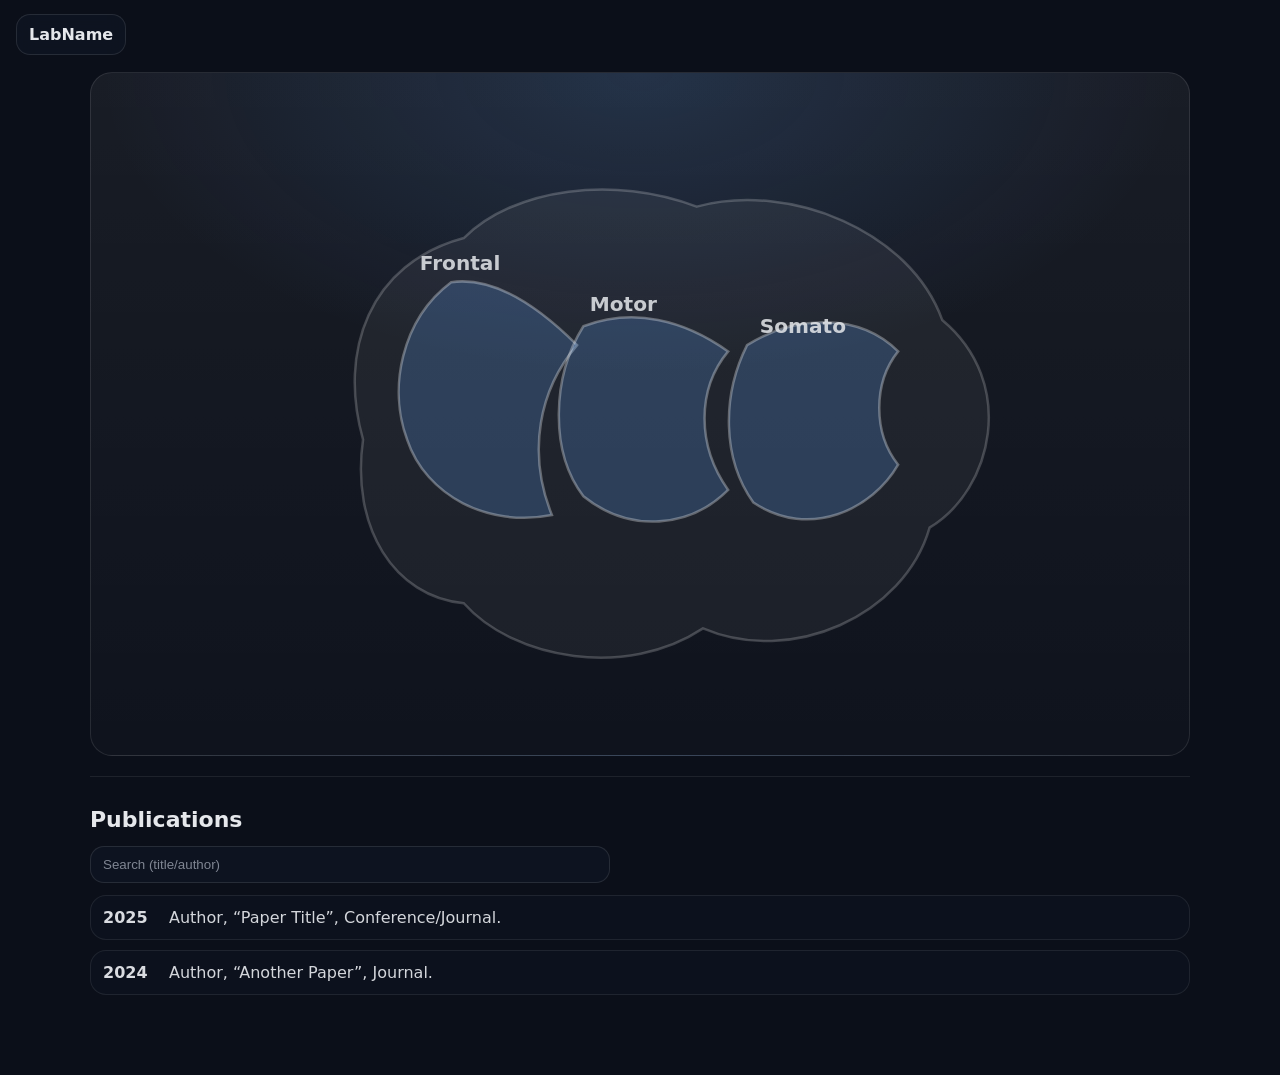
==== index.html @ 32ab4163 "Update index.html" ====
<!doctype html>
<html lang="ja">
<head>
  <meta charset="utf-8" />
  <meta name="viewport" content="width=device-width,initial-scale=1" />
  <title>LabName</title>
  <link rel="stylesheet" href="./styles.css" />
</head>
<body>
  <!-- 左上：ロゴっぽいLabName（装飾だけ、ボタン風なし） -->
  <header class="topbar">
    <a class="brand" href="#top" aria-label="LabName">LabName</a>
  </header>

  <main id="top" class="page">
    <!-- トップ：枠なしでSVGどーん -->
    <section class="hero">
      <div id="svgHost" class="svg-host" aria-label="Brain SVG"></div>
      <div id="toast" class="toast" hidden></div>
    </section>

    <!-- 下：業績 -->
    <section id="publications" class="section">
      <h2>Publications</h2>

      <div class="pub-controls">
        <input id="pubSearch" class="pub-search" placeholder="Search (title/author)" />
      </div>

      <ul id="pubList" class="pub-list">
        <li><span class="pub-year">2025</span><span class="pub-text">Author, “Paper Title”, Conference/Journal.</span></li>
        <li><span class="pub-year">2024</span><span class="pub-text">Author, “Another Paper”, Journal.</span></li>
      </ul>
    </section>
  </main>

  <script src="./main.js"></script>
</body>
</html>
---- styles.css ----
:root{
  --bg:#0b0f19;
  --panel:#111827;
  --text:#e5e7eb;
  --muted:#9ca3af;
  --accent:#60a5fa;
  --border:rgba(255,255,255,.10);
}

*{ box-sizing:border-box; }
html,body{ height:100%; }
body{
  margin:0;
  font-family: system-ui, -apple-system, "Segoe UI", Roboto, "Noto Sans JP", sans-serif;
  background: var(--bg);
  color: var(--text);
}

/* 左上：LabNameだけ（＋右にPublicationsリンク） */
.topbar{
  position: fixed;
  top: 14px;
  left: 16px;
  right: 16px;
  z-index: 10;
  display:flex;
  align-items:center;
  justify-content:space-between;
  pointer-events:none; /* 背景上にいてもSVG操作を邪魔しない */
}
.brand, .pub-link{
  pointer-events:auto; /* リンクだけクリックできる */
  text-decoration:none;
  color: var(--text);
  font-weight: 700;
  padding: 10px 12px;
  border-radius: 14px;
  background: rgba(17,24,39,.55);
  border: 1px solid var(--border);
  backdrop-filter: blur(10px);
}
.pub-link{
  color: rgba(229,231,235,.92);
  font-weight: 600;
}
.brand:hover, .pub-link:hover{
  border-color: rgba(255,255,255,.18);
}

/* ページ全体 */
.page{
  width: min(1100px, 94vw);
  margin: 0 auto;
}

/* トップ：SVGどーん */
.hero{
  padding: 72px 0 20px; /* fixed header分の余白 */
}
.svg-host{
  height: min(76vh, 720px);
  border-radius: 22px;
  border: 1px solid var(--border);
  background: radial-gradient(900px 500px at 50% 0%, rgba(96,165,250,.16), transparent 60%),
              linear-gradient(180deg, rgba(255,255,255,.06), rgba(255,255,255,.02));
  display:flex;
  align-items:center;
  justify-content:center;
  overflow:hidden;
  position:relative;
}
.svg-host svg{
  width: 96%;
  height: 96%;
  transform-origin: 50% 50%;
  cursor: grab;
  user-select:none;
  touch-action:none;
}

/* 下：Publications */
.section{
  padding: 30px 0 70px;
  border-top: 1px solid rgba(255,255,255,.08);
}
.section h2{
  margin: 0 0 14px;
  font-size: 22px;
}

.pub-controls{ margin: 8px 0 12px; }
.pub-search{
  width: min(520px, 100%);
  padding: 10px 12px;
  border-radius: 14px;
  border: 1px solid rgba(255,255,255,.10);
  background: rgba(17,24,39,.55);
  color: var(--text);
  outline:none;
}
.pub-search::placeholder{ color: rgba(156,163,175,.8); }

.pub-list{
  list-style:none;
  padding:0;
  margin:0;
}
.pub-list li{
  display:flex; gap:10px; align-items:baseline;
  padding: 12px 12px;
  border-radius: 16px;
  border: 1px solid rgba(255,255,255,.08);
  background: rgba(17,24,39,.35);
  margin-bottom: 10px;
}
.pub-year{
  width:56px;
  font-weight:800;
  color: rgba(229,231,235,.95);
  flex: 0 0 auto;
}
.pub-text{ color: rgba(229,231,235,.92); }

/* クリック結果の小さい表示（デモ用） */
.toast{
  position: fixed;
  left: 50%;
  bottom: 18px;
  transform: translateX(-50%);
  padding: 10px 12px;
  border-radius: 14px;
  border: 1px solid rgba(255,255,255,.12);
  background: rgba(17,24,39,.85);
  color: rgba(229,231,235,.92);
  backdrop-filter: blur(10px);
  font-size: 14px;
}
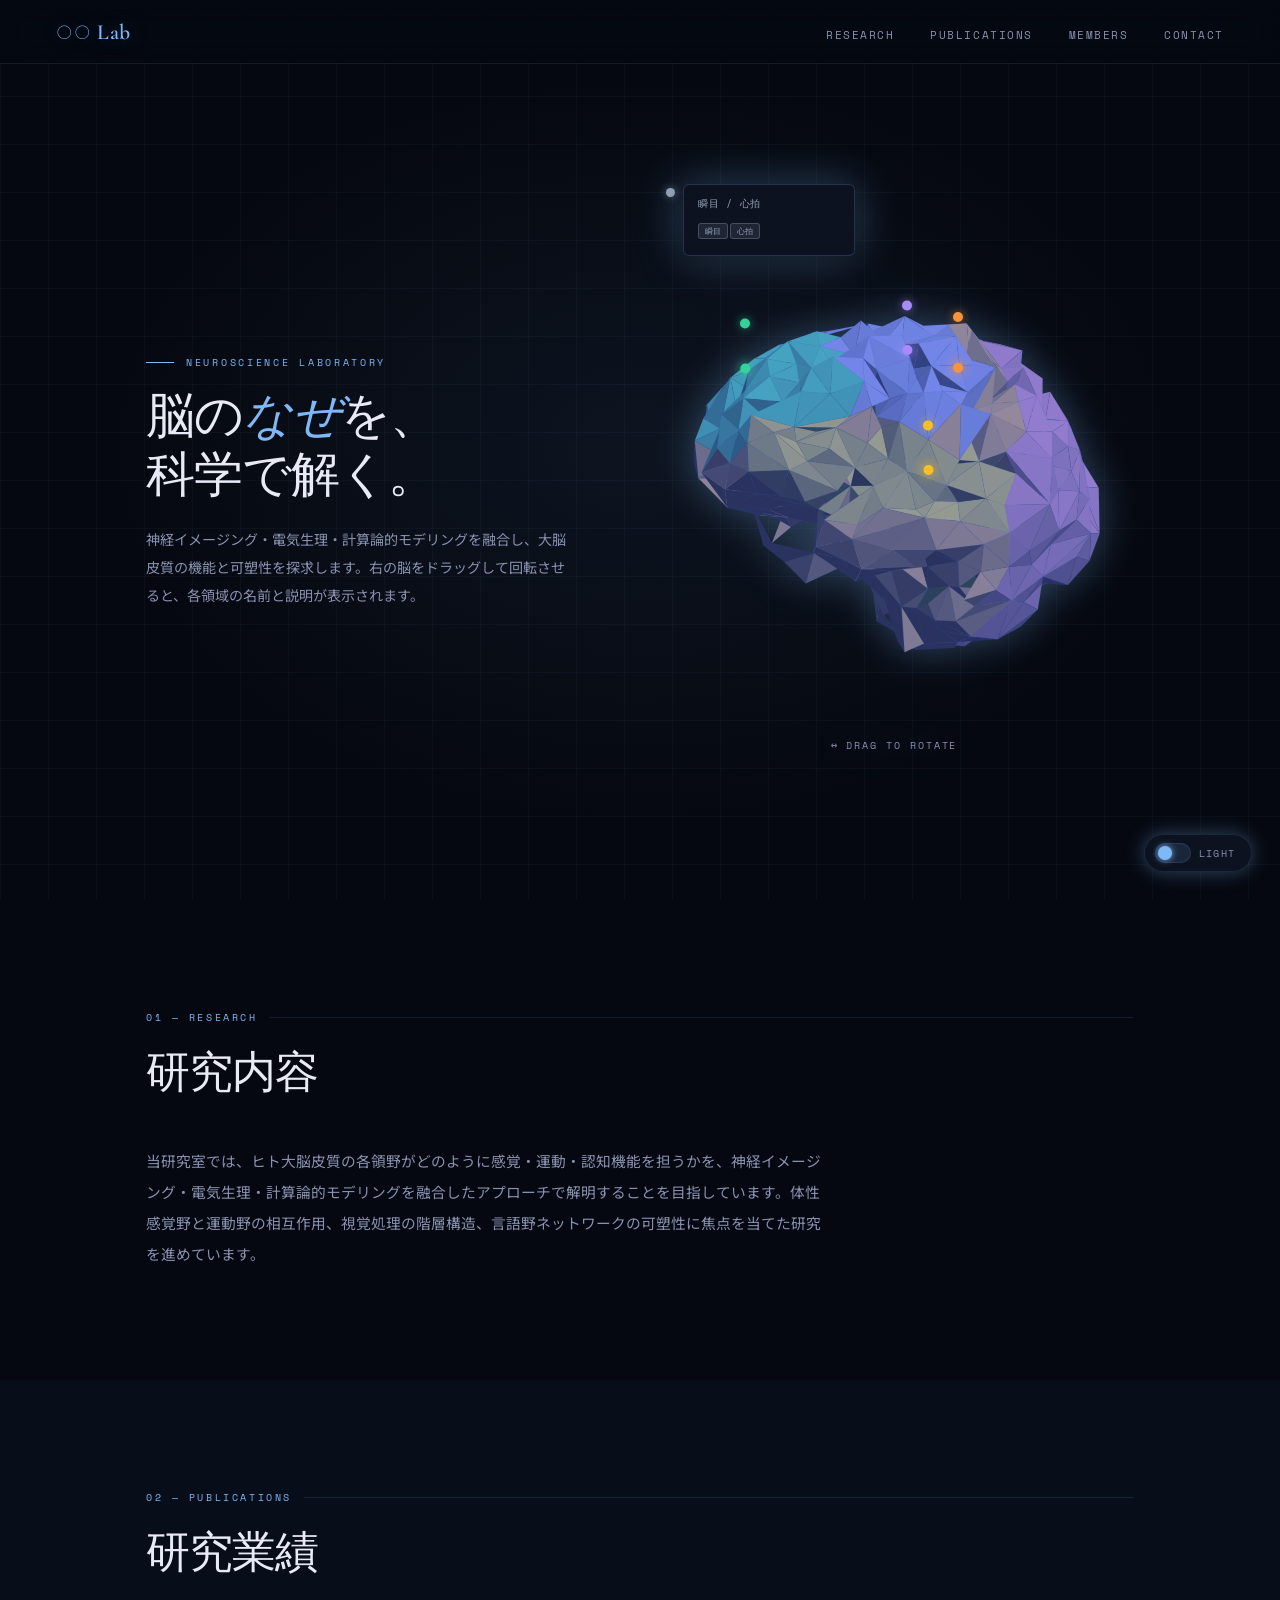
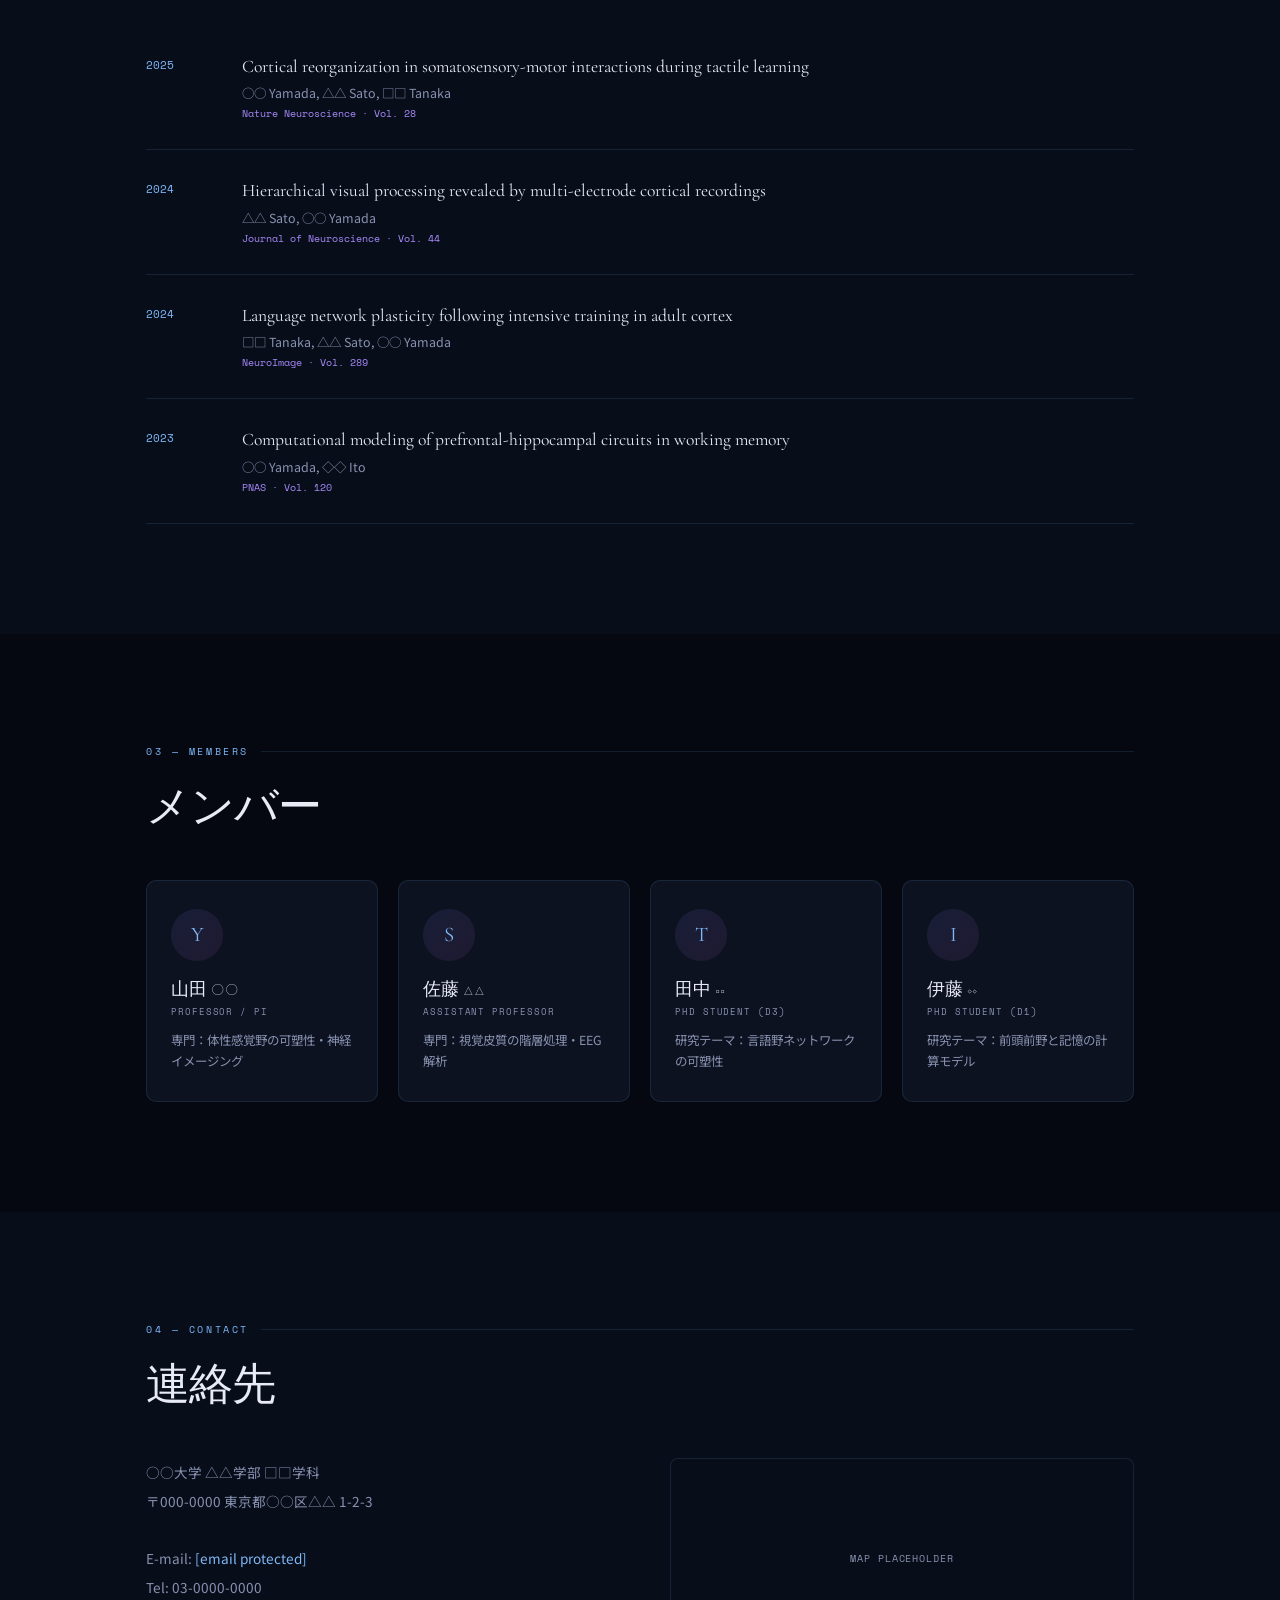
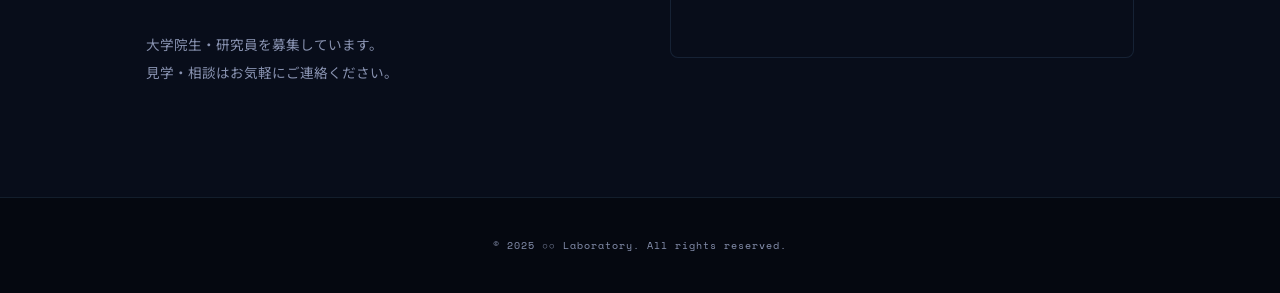
==== commit c441fb9a: "Rename labsite_v4(6).html to index.html" ====
--- a/index.html
+++ b/index.html
@@ -1,39 +1,795 @@
-<!doctype html>
-<html lang="ja">
-<head>
-  <meta charset="utf-8" />
-  <meta name="viewport" content="width=device-width,initial-scale=1" />
-  <title>LabName</title>
-  <link rel="stylesheet" href="./styles.css" />
-</head>
-<body>
-  <!-- 左上：ロゴっぽいLabName（装飾だけ、ボタン風なし） -->
-  <header class="topbar">
-    <a class="brand" href="#top" aria-label="LabName">LabName</a>
-  </header>
-
-  <main id="top" class="page">
-    <!-- トップ：枠なしでSVGどーん -->
-    <section class="hero">
-      <div id="svgHost" class="svg-host" aria-label="Brain SVG"></div>
-      <div id="toast" class="toast" hidden></div>
-    </section>
-
-    <!-- 下：業績 -->
-    <section id="publications" class="section">
-      <h2>Publications</h2>
-
-      <div class="pub-controls">
-        <input id="pubSearch" class="pub-search" placeholder="Search (title/author)" />
-      </div>
-
-      <ul id="pubList" class="pub-list">
-        <li><span class="pub-year">2025</span><span class="pub-text">Author, “Paper Title”, Conference/Journal.</span></li>
-        <li><span class="pub-year">2024</span><span class="pub-text">Author, “Another Paper”, Journal.</span></li>
-      </ul>
-    </section>
-  </main>
-
-  <script src="./main.js"></script>
-</body>
-</html>
+<!DOCTYPE html>
+<html lang="ja" data-theme="dark">
+<head>
+<meta charset="UTF-8">
+<meta name="viewport" content="width=device-width, initial-scale=1.0">
+<title>○○ Lab</title>
+<link href="https://fonts.googleapis.com/css2?family=Cormorant+Garamond:wght@300;400;600&family=Lora:ital,wght@0,400;0,500;1,400&family=Space+Mono:wght@400;700&family=IBM+Plex+Mono:wght@400;500&family=Noto+Sans+JP:wght@300;400;500&display=swap" rel="stylesheet">
+<style>
+/* ═══════════════════════════════════════════════
+   THEME VARIABLES
+═══════════════════════════════════════════════ */
+[data-theme="dark"] {
+  --bg:          #050810;
+  --bg2:         #080d1a;
+  --surface:     #0d1220;
+  --accent:      #7eb8f7;
+  --accent2:     #a78bfa;
+  --accent3:     #f472b6;
+  --text:        #e8eaf6;
+  --text-dim:    #8892b0;
+  --border:      rgba(126,184,247,0.12);
+  --nav-bg:      rgba(5,8,16,0.88);
+  --hero-bg:     radial-gradient(ellipse 60% 60% at 50% 50%, rgba(126,184,247,0.07) 0%, transparent 70%);
+  --grid-line:   rgba(126,184,247,0.04);
+  --brain-color: #1a2040;
+  --brain-emissive: #0d1030;
+  --brain-spec:  #7eb8f7;
+  --brain-wire:  #7eb8f7;
+  --brain-wire-opacity: 0.06;
+  --glow:        0 0 20px rgba(126,184,247,0.35);
+  --font-display: 'Cormorant Garamond', serif;
+  --font-mono:    'Space Mono', monospace;
+  --switch-bg:    rgba(126,184,247,0.1);
+  --switch-icon:  '☀';
+  --switch-label: 'Light';
+}
+[data-theme="ivory"] {
+  --bg:          #faf8ff;
+  --bg2:         #ede8f8;
+  --surface:     #fbfaff;
+  --accent:      #7c3aed;
+  --accent2:     #6d28d9;
+  --accent3:     #a78bfa;
+  --text:        #1e1b2e;
+  --text-dim:    #6b6880;
+  --border:      rgba(124,58,237,0.12);
+  --nav-bg:      rgba(250,248,255,0.93);
+  --hero-bg:     linear-gradient(135deg, #faf8ff 60%, #ede8f8 100%);
+  --grid-line:   rgba(124,58,237,0.04);
+  --brain-color: #ede8f8;
+  --brain-emissive: #e0d8f8;
+  --brain-spec:  #ffffff;
+  --brain-wire:  #7c3aed;
+  --brain-wire-opacity: 0.025;
+  --glow:        0 4px 18px rgba(124,58,237,0.12);
+  --font-display: 'Lora', serif;
+  --font-mono:    'IBM Plex Mono', monospace;
+  --switch-bg:    rgba(124,58,237,0.08);
+  --switch-icon:  '🌙';
+  --switch-label: 'Dark';
+}
+
+/* ═══════════════════════════════════════════════
+   BASE
+═══════════════════════════════════════════════ */
+*, *::before, *::after { margin:0; padding:0; box-sizing:border-box; }
+html { scroll-behavior: smooth; }
+body {
+  background: var(--bg);
+  color: var(--text);
+  font-family: 'Noto Sans JP', sans-serif;
+  overflow-x: hidden;
+  transition: background 0.5s ease, color 0.5s ease;
+}
+
+/* ═══════════════════════════════════════════════
+   THEME SWITCHER
+═══════════════════════════════════════════════ */
+#theme-switch {
+  position: fixed;
+  bottom: 28px;
+  right: 28px;
+  z-index: 2000;
+  display: flex;
+  align-items: center;
+  gap: 8px;
+  background: var(--surface);
+  border: 1px solid var(--border);
+  border-radius: 40px;
+  padding: 8px 16px 8px 10px;
+  cursor: pointer;
+  box-shadow: var(--glow);
+  transition: background 0.4s, border-color 0.4s, box-shadow 0.4s, transform 0.2s;
+  user-select: none;
+}
+#theme-switch:hover { transform: scale(1.05); }
+#theme-switch:active { transform: scale(0.97); }
+
+.switch-track {
+  width: 36px; height: 20px;
+  background: var(--border);
+  border: 1px solid var(--border);
+  border-radius: 10px;
+  position: relative;
+  transition: background 0.4s;
+}
+.switch-thumb {
+  width: 14px; height: 14px;
+  background: var(--accent);
+  border-radius: 50%;
+  position: absolute;
+  top: 2px; left: 2px;
+  transition: transform 0.35s cubic-bezier(.4,0,.2,1), background 0.4s;
+  box-shadow: 0 0 6px var(--accent);
+}
+[data-theme="ivory"] .switch-thumb { transform: translateX(16px); }
+
+.switch-label {
+  font-family: var(--font-mono);
+  font-size: 0.62rem;
+  letter-spacing: 0.12em;
+  text-transform: uppercase;
+  color: var(--text-dim);
+  transition: color 0.4s;
+}
+
+/* ═══════════════════════════════════════════════
+   NAV
+═══════════════════════════════════════════════ */
+:root { --nav-h: 64px; }
+nav {
+  position: fixed; top:0; left:0; right:0; height: var(--nav-h);
+  background: var(--nav-bg);
+  backdrop-filter: blur(14px);
+  border-bottom: 1px solid var(--border);
+  display: flex; align-items: center; justify-content: space-between;
+  padding: 0 56px; z-index: 1000;
+  transition: background 0.5s, border-color 0.5s;
+}
+.nav-logo {
+  font-family: var(--font-display);
+  font-size: 1.35rem; font-weight: 600;
+  color: var(--accent); text-decoration: none;
+  letter-spacing: 0.03em;
+  text-shadow: var(--glow);
+  transition: color 0.4s, text-shadow 0.4s, font-family 0.1s;
+}
+.nav-links { display:flex; gap:36px; list-style:none; }
+.nav-links a {
+  font-family: var(--font-mono);
+  font-size: 0.68rem; letter-spacing: 0.14em; text-transform: uppercase;
+  color: var(--text-dim); text-decoration: none;
+  transition: color 0.3s, font-family 0.1s;
+  position: relative;
+}
+.nav-links a::after {
+  content:''; position:absolute; bottom:-3px; left:0;
+  width:0; height:1px; background:var(--accent);
+  transition: width 0.3s;
+}
+.nav-links a:hover { color: var(--accent); }
+.nav-links a:hover::after { width: 100%; }
+
+/* ═══════════════════════════════════════════════
+   HERO
+═══════════════════════════════════════════════ */
+#hero {
+  width:100%; height:100vh; padding-top:var(--nav-h);
+  display:flex; align-items:center; justify-content:center;
+  position:relative; overflow:hidden;
+  background: var(--hero-bg);
+  transition: background 0.5s;
+}
+#hero::before {
+  content:''; position:absolute; inset:0; pointer-events:none;
+  background-image:
+    linear-gradient(var(--grid-line) 1px, transparent 1px),
+    linear-gradient(90deg, var(--grid-line) 1px, transparent 1px);
+  background-size: 48px 48px;
+  transition: background-image 0.5s;
+}
+
+.hero-layout {
+  display: grid;
+  grid-template-columns: 1fr 1fr;
+  gap: 80px; align-items: center;
+  max-width: 1100px; width: 100%;
+  padding: 0 56px;
+  position: relative; z-index: 1;
+}
+.hero-text { order: 1; }
+#canvas-wrap {
+  order: 2;
+  position: relative;
+  width: min(460px, 44vw);
+  height: min(460px, 44vw);
+  flex-shrink: 0;
+}
+@media(max-width:768px){
+  #canvas-wrap { width: min(340px, 90vw); height: min(340px, 90vw); margin: 0 auto; }
+}
+
+.hero-kicker {
+  font-family: var(--font-mono);
+  font-size: 0.65rem; letter-spacing: 0.26em; text-transform: uppercase;
+  color: var(--accent); margin-bottom: 18px;
+  display: flex; align-items: center; gap: 12px;
+  transition: color 0.4s;
+}
+[data-theme="dark"] .hero-kicker::before  { content:''; width:28px; height:1px; background:var(--accent); }
+[data-theme="ivory"] .hero-kicker::before { content:''; width:0; }
+
+.hero-h1 {
+  font-family: var(--font-display);
+  font-size: clamp(2rem, 3.8vw, 3.4rem);
+  font-weight: 300; line-height: 1.2;
+  letter-spacing: -0.02em; margin-bottom: 20px;
+  color: var(--text);
+  transition: font-family 0.1s, color 0.4s;
+}
+.hero-h1 em { font-style: italic; color: var(--accent); font-weight: 400; transition: color 0.4s; }
+.hero-divider {
+  width: 40px; height: 2px; background: var(--accent);
+  border-radius: 1px; margin: 20px 0;
+  transition: background 0.4s;
+}
+[data-theme="dark"] .hero-divider { display: none; }
+.hero-p {
+  font-size: 0.88rem; color: var(--text-dim); line-height: 2;
+  max-width: 420px;
+  transition: color 0.4s;
+}
+
+/* Canvas */
+#canvas-wrap {
+  position:relative;
+  width: min(480px, 44vw); height: min(480px, 44vw);
+  cursor: grab;
+  filter: drop-shadow(var(--glow));
+  transition: filter 0.5s;
+}
+#canvas-wrap:active { cursor: grabbing; }
+#brain-canvas { width:100%; height:100%; display:block; }
+#labels-container { position:absolute; inset:0; pointer-events:none; }
+.drag-hint {
+  position:absolute; bottom:-30px; left:50%; transform:translateX(-50%);
+  font-family: var(--font-mono); font-size:0.6rem; letter-spacing:0.2em;
+  text-transform:uppercase; color:var(--text-dim); white-space:nowrap;
+  animation: breathe 2.5s ease-in-out infinite;
+  transition: color 0.4s;
+}
+@keyframes breathe { 0%,100%{opacity:0.35} 50%{opacity:0.85} }
+
+/* ═══════════════════════════════════════════════
+   REGION LABELS
+═══════════════════════════════════════════════ */
+.region-label {
+  position:absolute; transform:translate(-50%,-50%);
+  pointer-events:auto; opacity:0; transition:opacity 0.4s;
+}
+.region-label.visible { opacity:1; }
+.label-dot {
+  width:10px; height:10px; border-radius:50%; margin:auto;
+  z-index:2; position:relative; cursor:pointer;
+}
+.label-line { pointer-events:none; width:1px; }
+.label-card { pointer-events:auto; }
+[data-theme="ivory"] .label-dot { border: 2px solid white; }
+.label-line { width:1px; height:0; margin:0 auto; opacity:0; transition:height 0.3s, opacity 0.3s; }
+.label-card {
+  padding:10px 14px; width:172px; cursor:pointer;
+  background: var(--surface);
+  border-radius: 6px;
+  opacity: 0; transform: translateY(8px);
+  transition: opacity 0.3s ease, transform 0.3s ease, box-shadow 0.3s, background 0.4s;
+  pointer-events: none;
+}
+[data-theme="dark"] .label-card {
+  border: 1px solid rgba(126,184,247,0.2);
+  box-shadow: 0 4px 20px rgba(0,0,0,0.4);
+}
+[data-theme="ivory"] .label-card {
+  border: 1px solid var(--border);
+  box-shadow: 0 4px 18px rgba(124,58,237,0.08);
+}
+.region-label:hover .label-line { height:22px; opacity:0.5; }
+.region-label:hover .label-card { opacity:1; transform:translateY(0); pointer-events:auto; }
+.label-card:hover { opacity:1; transform:translateY(0); }
+[data-theme="dark"]  .label-card:hover { box-shadow: 0 8px 30px rgba(0,0,0,0.5); }
+[data-theme="ivory"] .label-card:hover { box-shadow: 0 10px 32px rgba(194,65,12,0.12); }
+
+.label-name {
+  font-family: var(--font-mono);
+  font-size:0.65rem; font-weight:500; letter-spacing:0.07em;
+  white-space:nowrap; transition: color 0.4s;
+}
+.label-en {
+  font-family: var(--font-mono);
+  font-size:0.54rem; color:var(--text-dim); letter-spacing:0.04em; margin-top:2px;
+  transition: color 0.4s;
+}
+.label-desc {
+  font-size:0.72rem; color:var(--text-dim); line-height:1.65;
+  max-height:0; overflow:hidden; opacity:0;
+  transition: max-height 0.4s, opacity 0.4s, margin-top 0.3s, color 0.4s;
+}
+.label-card:hover .label-desc { max-height:130px; opacity:1; margin-top:8px; }
+.label-link {
+  display:inline-block; margin-top:7px;
+  font-family: var(--font-mono); font-size:0.58rem; letter-spacing:0.07em;
+  color:var(--accent2); text-decoration:none;
+  border-bottom:1px solid currentColor;
+  transition: opacity 0.2s, color 0.4s;
+}
+.label-link:hover { opacity:0.7; }
+
+/* ═══════════════════════════════════════════════
+   SECTIONS
+═══════════════════════════════════════════════ */
+.section-inner { max-width:1100px; margin:0 auto; padding:110px 56px; }
+.alt-section { background: var(--bg2); transition: background 0.5s; }
+.alt-section .section-inner { padding: 110px 56px; }
+
+.section-label {
+  font-family: var(--font-mono);
+  font-size:0.62rem; letter-spacing:0.26em; text-transform:uppercase;
+  color:var(--accent); margin-bottom:18px;
+  display:flex; align-items:center; gap:12px;
+  transition: color 0.4s;
+}
+.section-label::after { content:''; flex:1; height:1px; background:var(--border); transition: background 0.4s; }
+.section-h2 {
+  font-family: var(--font-display);
+  font-size: clamp(1.8rem, 3.4vw, 2.8rem);
+  font-weight: 300; letter-spacing:-0.02em; margin-bottom:44px;
+  color: var(--text);
+  transition: font-family 0.1s, color 0.4s;
+}
+
+/* Publications */
+.pub-list { list-style:none; }
+.pub-item {
+  padding:28px 0; border-bottom:1px solid var(--border);
+  display:grid; grid-template-columns:72px 1fr; gap:24px;
+  transition: padding-left 0.25s, background 0.25s, border-color 0.4s;
+}
+.pub-item:hover { padding-left:10px; background:rgba(128,128,255,0.02); }
+.pub-year {
+  font-family: var(--font-mono); font-size:0.68rem;
+  color:var(--accent); padding-top:3px;
+  transition: color 0.4s;
+}
+.pub-title {
+  font-family: var(--font-display);
+  font-size:1.1rem; font-weight:400; margin-bottom:5px; line-height:1.45;
+  transition: font-family 0.1s, color 0.4s;
+}
+.pub-authors { font-size:0.78rem; color:var(--text-dim); margin-bottom:4px; transition:color 0.4s; }
+.pub-journal { font-family:var(--font-mono); font-size:0.62rem; color:var(--accent2); transition:color 0.4s; }
+
+/* Members */
+.members-grid { display:grid; grid-template-columns:repeat(auto-fill,minmax(220px,1fr)); gap:20px; }
+.member-card {
+  background:var(--surface); border:1px solid var(--border);
+  border-radius:10px; padding:28px 24px;
+  transition:transform 0.3s,box-shadow 0.3s,background 0.4s,border-color 0.4s;
+}
+[data-theme="ivory"] .member-card { border-radius:12px; }
+.member-card:hover { transform:translateY(-4px); box-shadow:0 10px 32px rgba(0,0,0,0.12); }
+.member-avatar {
+  width:52px; height:52px; border-radius:50%;
+  background:linear-gradient(135deg,rgba(128,128,255,0.1),rgba(180,100,200,0.1));
+  margin-bottom:16px;
+  display:flex; align-items:center; justify-content:center;
+  font-family:var(--font-display); font-size:1.3rem; color:var(--accent);
+  transition: color 0.4s;
+}
+.member-name { font-family:var(--font-display); font-size:1.1rem; margin-bottom:4px; transition:font-family 0.1s; }
+.member-role { font-family:var(--font-mono); font-size:0.58rem; letter-spacing:0.1em; text-transform:uppercase; color:var(--text-dim); margin-bottom:12px; transition:color 0.4s; }
+.member-bio { font-size:0.78rem; color:var(--text-dim); line-height:1.75; transition:color 0.4s; }
+
+/* Contact */
+.contact-grid { display:grid; grid-template-columns:1fr 1fr; gap:60px; align-items:start; }
+.contact-info p { font-size:0.85rem; color:var(--text-dim); line-height:2.1; transition:color 0.4s; }
+.contact-info a { color:var(--accent); text-decoration:none; transition:color 0.4s; }
+.contact-info a:hover { text-decoration:underline; }
+.contact-map {
+  background:var(--bg2); border:1px solid var(--border); border-radius:8px;
+  height:200px; display:flex; align-items:center; justify-content:center;
+  font-family:var(--font-mono); font-size:0.6rem; letter-spacing:0.1em; color:var(--text-dim);
+  transition: background 0.4s, border-color 0.4s, color 0.4s;
+}
+
+footer {
+  text-align:center; padding:40px;
+  border-top:1px solid var(--border);
+  font-family:var(--font-mono); font-size:0.62rem; letter-spacing:0.1em; color:var(--text-dim);
+  transition: border-color 0.4s, color 0.4s;
+}
+
+@media(max-width:768px){
+  nav{padding:0 24px;}
+  .hero-layout{grid-template-columns:1fr;gap:48px;padding:0 24px;}
+  .hero-text{order:1;} #canvas-wrap{order:2;width:min(360px,85vw);height:min(360px,85vw);margin:0 auto;}
+  .section-inner{padding:80px 24px;}
+  .alt-section .section-inner{padding:80px 24px;}
+  .contact-grid{grid-template-columns:1fr;gap:32px;}
+  .nav-links{gap:20px;} .nav-links a{font-size:0.6rem;}
+  #theme-switch{bottom:20px;right:20px;}
+}
+</style>
+</head>
+<body>
+
+<!-- THEME SWITCH -->
+<button id="theme-switch" aria-label="テーマ切り替え">
+  <div class="switch-track"><div class="switch-thumb"></div></div>
+  <span class="switch-label" id="switch-label">Light</span>
+</button>
+
+<!-- NAV -->
+<nav>
+  <a href="#hero" class="nav-logo">○○ Lab</a>
+  <ul class="nav-links">
+    <li><a href="#research">Research</a></li>
+    <li><a href="#publications">Publications</a></li>
+    <li><a href="#members">Members</a></li>
+    <li><a href="#contact">Contact</a></li>
+  </ul>
+</nav>
+
+<!-- HERO -->
+<div id="hero">
+  <div class="hero-layout">
+    <div class="hero-text">
+      <p class="hero-kicker">Neuroscience Laboratory</p>
+      <h1 class="hero-h1">脳の<em>なぜ</em>を、<br>科学で解く。</h1>
+      <div class="hero-divider"></div>
+      <p class="hero-p">神経イメージング・電気生理・計算論的モデリングを融合し、大脳皮質の機能と可塑性を探求します。右の脳をドラッグして回転させると、各領域の名前と説明が表示されます。</p>
+    </div>
+    <div id="canvas-wrap">
+      <canvas id="brain-canvas"></canvas>
+      <div id="labels-container"></div>
+      <p class="drag-hint">↔ drag to rotate</p>
+    </div>
+  </div>
+</div>
+
+<!-- RESEARCH -->
+<div id="research">
+  <div class="section-inner">
+    <p class="section-label">01 — Research</p>
+    <h2 class="section-h2">研究内容</h2>
+    <p style="font-size:0.92rem;line-height:2.1;color:var(--text-dim);max-width:680px;transition:color 0.4s;">当研究室では、ヒト大脳皮質の各領野がどのように感覚・運動・認知機能を担うかを、神経イメージング・電気生理・計算論的モデリングを融合したアプローチで解明することを目指しています。体性感覚野と運動野の相互作用、視覚処理の階層構造、言語野ネットワークの可塑性に焦点を当てた研究を進めています。</p>
+  </div>
+</div>
+
+<!-- PUBLICATIONS -->
+<div id="publications" class="alt-section">
+  <div class="section-inner">
+    <p class="section-label">02 — Publications</p>
+    <h2 class="section-h2">研究業績</h2>
+    <ul class="pub-list">
+      <li class="pub-item">
+        <span class="pub-year">2025</span>
+        <div><p class="pub-title">Cortical reorganization in somatosensory-motor interactions during tactile learning</p><p class="pub-authors">○○ Yamada, △△ Sato, □□ Tanaka</p><p class="pub-journal">Nature Neuroscience · Vol. 28</p></div>
+      </li>
+      <li class="pub-item">
+        <span class="pub-year">2024</span>
+        <div><p class="pub-title">Hierarchical visual processing revealed by multi-electrode cortical recordings</p><p class="pub-authors">△△ Sato, ○○ Yamada</p><p class="pub-journal">Journal of Neuroscience · Vol. 44</p></div>
+      </li>
+      <li class="pub-item">
+        <span class="pub-year">2024</span>
+        <div><p class="pub-title">Language network plasticity following intensive training in adult cortex</p><p class="pub-authors">□□ Tanaka, △△ Sato, ○○ Yamada</p><p class="pub-journal">NeuroImage · Vol. 289</p></div>
+      </li>
+      <li class="pub-item">
+        <span class="pub-year">2023</span>
+        <div><p class="pub-title">Computational modeling of prefrontal-hippocampal circuits in working memory</p><p class="pub-authors">○○ Yamada, ◇◇ Ito</p><p class="pub-journal">PNAS · Vol. 120</p></div>
+      </li>
+    </ul>
+  </div>
+</div>
+
+<!-- MEMBERS -->
+<div id="members">
+  <div class="section-inner">
+    <p class="section-label">03 — Members</p>
+    <h2 class="section-h2">メンバー</h2>
+    <div class="members-grid">
+      <div class="member-card"><div class="member-avatar">Y</div><p class="member-name">山田 ○○</p><p class="member-role">Professor / PI</p><p class="member-bio">専門：体性感覚野の可塑性・神経イメージング</p></div>
+      <div class="member-card"><div class="member-avatar">S</div><p class="member-name">佐藤 △△</p><p class="member-role">Assistant Professor</p><p class="member-bio">専門：視覚皮質の階層処理・EEG解析</p></div>
+      <div class="member-card"><div class="member-avatar">T</div><p class="member-name">田中 □□</p><p class="member-role">PhD Student (D3)</p><p class="member-bio">研究テーマ：言語野ネットワークの可塑性</p></div>
+      <div class="member-card"><div class="member-avatar">I</div><p class="member-name">伊藤 ◇◇</p><p class="member-role">PhD Student (D1)</p><p class="member-bio">研究テーマ：前頭前野と記憶の計算モデル</p></div>
+    </div>
+  </div>
+</div>
+
+<!-- CONTACT -->
+<div id="contact" class="alt-section">
+  <div class="section-inner">
+    <p class="section-label">04 — Contact</p>
+    <h2 class="section-h2">連絡先</h2>
+    <div class="contact-grid">
+      <div class="contact-info"><p>○○大学 △△学部 □□学科<br>〒000-0000 東京都○○区△△ 1-2-3<br><br>E-mail: <a href="#"><span class="__cf_email__" data-cfemail="2e424f4c6e4b564f435e424b004f4d00445e">[email&#160;protected]</span></a><br>Tel: 03-0000-0000<br><br>大学院生・研究員を募集しています。<br>見学・相談はお気軽にご連絡ください。</p></div>
+      <div class="contact-map">MAP PLACEHOLDER</div>
+    </div>
+  </div>
+</div>
+
+<footer>© 2025 ○○ Laboratory. All rights reserved.</footer>
+
+<!-- THREE.JS -->
+<script data-cfasync="false" src="/cdn-cgi/scripts/5c5dd728/cloudflare-static/email-decode.min.js"></script><script>
+const _MESH = {"v":[-0.266,0.702,-0.169,-0.093,0.753,-0.257,-0.282,0.717,-0.277,0.204,0.648,-0.032,0.263,0.763,-0.065,0.087,0.792,-0.219,0.074,0.75,-0.009,-0.115,0.733,-0.024,-0.08,0.762,-0.163,-0.251,0.723,0.005,-0.3,0.708,-0.146,0.122,0.778,0.108,0.293,0.698,0.011,0.248,0.635,0.148,0.062,0.651,0.092,0.267,0.698,-0.451,0.119,0.718,-0.388,0.121,0.721,-0.282,-0.052,0.658,-0.285,0.026,0.625,-0.403,0.226,0.613,-0.211,-0.228,0.602,-0.146,0.025,0.685,-0.071,-0.09,0.721,0.063,0.29,0.633,0.246,0.037,0.654,0.28,-0.125,0.736,-0.382,-0.256,0.613,-0.376,0.292,0.749,-0.177,0.318,0.595,-0.34,-0.317,0.696,0.158,0.032,0.69,-0.224,-0.477,0.65,-0.043,-0.023,0.724,0.233,0.143,0.724,0.329,-0.379,0.627,-0.396,-0.182,0.6,-0.218,-0.334,0.638,0.031,0.431,0.706,-0.052,0.415,0.645,0.122,-0.009,0.571,0.148,-0.107,0.661,0.4,-0.166,0.658,0.325,0.338,0.615,-0.147,0.01,0.624,0.474,0.044,0.553,-0.312,0.055,0.542,-0.106,-0.481,0.619,-0.146,0.108,0.632,0.406,-0.14,0.6,-0.496,-0.015,0.64,-0.462,0.12,0.65,-0.496,0.17,0.588,-0.379,0.396,0.615,-0.27,-0.239,0.607,0.256,-0.237,0.652,0.426,-0.513,0.574,-0.275,0.547,0.584,-0.23,0.356,0.644,0.353,0.356,0.675,0.19,0.225,0.551,0.367,-0.384,0.644,0.255,-0.015,0.578,0.264,-0.314,0.64,-0.469,-0.368,0.551,-0.298,-0.371,0.515,-0.213,0.483,0.571,-0.072,0.452,0.588,-0.156,0.033,0.546,0.218,-0.285,0.556,0.156,-0.29,0.544,-0.548,0.266,0.581,-0.457,0.491,0.529,-0.318,0.021,0.515,0.046,-0.362,0.547,0.063,-0.318,0.57,0.416,-0.156,0.588,0.493,-0.112,0.565,-0.581,0.034,0.483,0.479,0.091,0.643,0.522,-0.096,0.506,-0.391,-0.462,0.517,-0.424,0.54,0.542,0.087,0.345,0.526,0.104,-0.428,0.612,0.169,0.502,0.562,0.188,0.011,0.473,0.273,0.218,0.568,0.543,-0.129,0.563,0.623,0.411,0.613,-0.417,0.313,0.579,-0.555,-0.017,0.531,-0.186,0.004,0.511,0.608,0.062,0.487,-0.617,0.06,0.485,-0.446,-0.467,0.513,0.009,0.087,0.574,0.658,0.015,0.409,-0.642,0.423,0.533,0.391,0.269,0.5,0.492,-0.356,0.495,0.521,-0.218,0.497,-0.681,-0.505,0.505,-0.354,-0.386,0.494,-0.1,-0.575,0.482,-0.112,-0.571,0.496,0.093,-0.532,0.454,0.291,0.445,0.49,0.324,0.027,0.343,0.655,-0.368,0.492,-0.571,0.567,0.445,-0.102,0.378,0.52,0.527,0.337,0.453,0.612,-0.073,0.503,-0.678,-0.086,0.457,-0.589,0.013,0.438,-0.534,0.003,0.478,-0.363,0.473,0.426,-0.519,0.048,0.469,-0.235,-0.59,0.492,-0.218,-0.431,0.433,0.519,-0.087,0.475,0.754,0.283,0.479,-0.499,0.176,0.458,-0.242,0.442,0.436,-0.263,0.02,0.435,0.119,0.449,0.474,0.118,0.014,0.405,0.221,-0.218,0.456,0.689,0.557,0.411,-0.236,0.107,0.443,-0.107,0.117,0.412,-0.594,0.375,0.422,-0.372,0.529,0.52,-0.343,0.532,0.482,-0.46,-0.017,0.431,-0.218,-0.032,0.52,-0.023,-0.619,0.407,-0.036,0.663,0.405,0.152,0.617,0.428,0.041,0.148,0.472,0.772,0.032,0.413,0.812,0.326,0.522,-0.597,0.227,0.494,-0.639,0.424,0.386,-0.559,-0.41,0.454,-0.402,-0.556,0.447,-0.432,0.026,0.403,-0.351,0.627,0.435,-0.339,-0.633,0.396,-0.288,-0.499,0.435,0.14,-0.238,0.434,-0.601,-0.146,0.419,-0.285,0.018,0.386,0.031,0.584,0.394,0.202,-0.391,0.427,0.314,-0.343,0.391,0.542,0.227,0.467,0.648,0.158,0.381,-0.784,0.322,0.391,-0.669,-0.407,0.437,-0.449,-0.312,0.404,-0.398,0.667,0.379,-0.041,0.376,0.364,0.291,0.533,0.42,0.408,0.495,0.339,0.555,-0.036,0.367,0.875,-0.112,0.389,-0.743,-0.284,0.375,-0.732,-0.396,0.416,-0.638,-0.575,0.416,-0.173,0.586,0.363,-0.132,-0.084,0.416,-0.096,-0.531,0.446,0.351,0.011,0.371,0.398,-0.256,0.451,0.606,-0.347,0.339,0.684,0.041,0.345,-0.72,0.473,0.391,-0.655,-0.511,0.367,-0.614,-0.465,0.327,-0.476,0.021,0.307,-0.49,0.016,0.358,-0.064,-0.507,0.427,0.213,0.225,0.388,0.773,-0.178,0.322,0.856,-0.523,0.342,0.323,-0.292,0.338,0.811,-0.358,0.345,-0.557,-0.584,0.369,-0.481,0.705,0.353,-0.183,-0.642,0.285,0.224,0.522,0.36,0.266,-0.006,0.355,0.542,0.321,0.377,0.655,0.289,0.363,-0.729,0.464,0.375,-0.467,0.36,0.292,-0.466,-0.679,0.293,-0.082,-0.5,0.373,0.431,0.157,0.308,0.859,-0.257,0.288,-0.843,-0.067,0.287,-0.802,-0.41,0.298,-0.605,0.577,0.323,-0.547,0.673,0.299,-0.383,0.547,0.29,0.027,-0.453,0.296,0.67,0.414,0.331,0.674,0.006,0.301,0.731,-0.662,0.29,-0.433,-0.637,0.262,0.307,-0.144,0.282,-0.75,0.155,0.305,-0.686,0.441,0.265,-0.746,0.677,0.187,0.099,-0.636,0.28,0.074,-0.497,0.318,0.199,-0.356,0.331,-0.771,0.573,0.268,-0.637,0.563,0.168,-0.529,0.59,0.265,-0.375,0.573,0.306,0.367,-0.538,0.263,0.554,-0.055,0.306,-0.465,0.654,0.251,0.249,-0.581,0.245,0.416,0.02,0.307,-0.356,0.472,0.268,0.303,-0.557,0.194,-0.687,-0.688,0.197,-0.257,-0.335,0.239,0.867,0.281,0.264,0.907,0.316,0.275,0.723,0.539,0.244,0.457,0.009,0.227,0.839,0.684,0.192,-0.527,0.007,0.303,0.104,0.005,0.242,0.342,-0.071,0.318,0.577,0.136,0.281,-0.831,-0.569,0.221,-0.416,-0.007,0.222,0.501,-0.408,0.217,0.789,0.291,0.225,-0.725,0.05,0.224,-0.776,0.701,0.189,-0.286,0.0,0.26,-0.177,-0.004,0.181,0.707,0.345,0.186,-0.816,-0.263,0.194,-0.763,0.022,0.247,-0.608,0.008,0.13,-0.397,0.705,0.115,-0.06,0.075,0.226,0.709,0.127,0.181,0.952,-0.169,0.15,-0.649,-0.607,0.172,-0.598,0.527,0.22,0.289,0.348,0.188,0.882,0.252,0.202,0.79,-0.153,0.162,0.939,0.006,0.12,0.904,-0.391,0.217,-0.799,0.603,0.214,-0.142,0.698,0.122,-0.161,0.545,0.182,0.52,-0.473,0.238,0.496,0.471,0.157,0.702,-0.292,0.175,0.858,0.031,0.15,-0.911,-0.689,0.045,0.088,-0.643,0.082,0.174,0.581,0.132,0.366,-0.096,0.163,-0.902,-0.012,0.092,-0.84,0.018,0.157,-0.692,0.008,0.214,-0.375,0.022,0.119,-0.552,-0.615,0.136,-0.199,-0.522,0.17,0.636,0.282,0.112,0.91,0.57,0.153,-0.672,0.192,0.134,-0.648,0.221,0.115,-0.944,0.277,0.104,-0.84,-0.266,0.068,-0.877,-0.667,0.156,-0.407,-0.601,0.01,0.328,-0.647,0.093,-0.072,-0.591,0.085,0.447,0.406,0.155,0.567,-0.592,0.003,0.567,-0.078,0.126,0.74,-0.307,0.105,0.866,0.714,-0.024,-0.538,0.441,0.119,0.789,0.551,0.067,-0.733,0.576,0.102,-0.095,-0.015,0.055,0.552,0.001,0.073,0.629,-0.45,0.115,0.741,0.436,0.045,-0.828,0.594,0.074,0.257,-0.437,-0.008,0.828,-0.057,0.046,1.0,-0.598,0.073,-0.59,0.645,0.025,0.171,0.025,0.056,0.763,-0.409,0.066,-0.836,-0.476,0.078,-0.733,0.575,0.054,-0.62,0.566,0.091,-0.276,0.68,0.094,-0.36,0.495,0.073,-0.214,0.409,0.11,-0.147,-0.519,0.072,-0.011,-0.404,0.083,-0.057,-0.459,0.156,-0.003,0.553,0.009,0.401,0.466,0.09,0.68,-0.63,0.062,-0.459,0.574,0.076,0.549,0.354,0.053,0.882,0.022,0.033,-0.594,-0.71,0.05,-0.125,-0.528,0.116,-0.221,0.066,0.067,0.722,0.136,0.049,-0.943,-0.073,0.037,-0.911,-0.476,0.029,0.052,-0.573,0.038,0.112,0.189,0.016,0.97,-0.042,-0.049,-0.466,-0.532,-0.034,0.648,-0.006,-0.057,0.627,0.314,-0.03,-0.871,-0.521,-0.055,-0.748,0.462,0.084,-0.005,0.436,-0.02,0.009,0.55,0.039,0.027,0.703,-0.012,-0.013,0.571,-0.063,0.301,-0.538,-0.043,0.401,0.524,0.005,0.632,-0.261,0.009,0.922,-0.175,-0.059,-0.966,0.237,-0.099,-0.975,0.222,-0.046,0.909,0.011,-0.026,0.827,0.022,-0.101,0.972,0.589,-0.011,-0.577,0.616,-0.008,-0.468,0.044,-0.043,-0.456,-0.653,-0.036,-0.47,-0.714,-0.042,-0.296,0.718,-0.047,-0.214,0.474,-0.04,0.146,0.412,0.116,0.045,0.445,0.06,0.171,-0.363,-0.061,-0.884,0.546,-0.067,-0.741,0.704,-0.064,-0.317,-0.732,-0.11,-0.167,0.598,0.024,0.147,-0.005,-0.104,-0.945,-0.594,-0.072,-0.583,-0.012,-0.06,-0.339,-0.003,0.021,-0.284,0.458,-0.125,0.166,-0.422,0.064,0.436,-0.397,-0.026,0.393,-0.446,0.055,0.29,0.517,-0.051,0.714,-0.157,-0.065,0.947,0.6,-0.136,-0.643,0.074,-0.075,-0.188,0.018,0.048,-0.188,-0.119,-0.104,-0.18,-0.51,-0.03,0.244,-0.011,-0.02,0.295,0.001,-0.084,0.4,0.38,0.026,0.262,0.423,-0.074,0.363,0.365,0.072,0.439,0.349,-0.022,0.462,-0.008,-0.095,0.713,-0.047,-0.153,-0.603,-0.45,-0.071,0.039,0.05,-0.13,-0.65,-0.646,-0.067,0.032,-0.497,-0.095,0.201,-0.484,-0.085,0.366,-0.336,-0.112,0.826,0.361,-0.08,0.859,0.458,-0.118,-0.854,-0.628,-0.096,-0.077,0.631,-0.08,-0.107,0.663,-0.096,0.02,0.521,-0.11,0.459,-0.072,-0.203,-0.268,-0.689,-0.144,0.161,-0.449,-0.161,0.355,0.028,-0.105,-0.364,-0.672,-0.163,-0.371,-0.439,-0.166,0.688,-0.072,-0.126,0.95,0.092,-0.163,-1.0,0.644,-0.147,0.101,0.637,-0.164,0.262,0.434,-0.141,0.287,-0.617,-0.185,0.296,-0.472,-0.136,0.503,-0.078,-0.194,-0.968,0.07,-0.156,-0.438,0.706,-0.187,-0.36,-0.047,-0.162,0.411,0.004,-0.199,-0.886,-0.417,-0.18,-0.856,0.063,-0.185,-0.225,0.714,-0.172,-0.103,0.732,-0.184,0.082,-0.364,-0.171,0.307,-0.035,-0.112,0.246,0.386,-0.203,0.494,0.361,-0.17,0.681,0.157,-0.169,0.892,-0.273,-0.233,-0.953,-0.571,-0.195,-0.608,0.154,-0.153,-0.126,-0.454,-0.197,0.524,0.228,-0.169,0.754,-0.027,-0.234,-0.503,-0.662,-0.278,-0.224,-0.038,-0.217,-0.237,-0.232,-0.199,0.251,-0.103,-0.179,0.177,0.456,-0.183,0.591,-0.2,-0.127,0.766,-0.337,-0.146,0.617,-0.514,-0.27,-0.75,0.643,-0.256,-0.493,-0.149,-0.226,-0.417,0.118,-0.255,-0.142,-0.683,-0.277,-0.025,-0.0,-0.201,0.279,-0.133,-0.207,0.34,0.389,-0.227,0.403,0.496,-0.256,0.496,-0.039,-0.192,0.531,0.012,-0.245,0.815,0.538,-0.203,-0.633,0.069,-0.19,-0.587,0.005,-0.169,-0.598,-0.205,-0.174,-0.074,-0.134,-0.281,-0.14,0.558,-0.259,0.35,0.32,-0.239,-0.915,0.239,-0.276,-0.474,0.079,-0.228,0.095,-0.01,-0.192,0.043,-0.585,-0.186,0.118,-0.363,-0.23,0.404,0.301,-0.191,0.579,0.173,-0.169,0.19,0.305,-0.231,0.31,-0.58,-0.302,0.355,-0.269,-0.209,0.571,0.514,-0.358,-0.626,0.456,-0.237,-0.799,-0.105,-0.264,0.108,0.127,-0.25,0.287,-0.129,-0.205,0.507,0.155,-0.23,0.667,-0.005,-0.288,-0.719,-0.044,-0.273,-0.606,-0.165,-0.263,-0.541,0.173,-0.223,-0.022,-0.64,-0.317,0.126,-0.241,-0.275,0.395,-0.14,-0.315,-0.943,0.085,-0.297,-0.931,0.559,-0.314,-0.544,0.707,-0.262,-0.239,0.582,-0.191,0.134,0.268,-0.268,0.432,-0.029,-0.255,0.636,0.07,-0.25,0.527,0.198,-0.289,-0.627,-0.602,-0.312,-0.488,0.285,-0.291,-0.353,0.167,-0.221,-0.322,-0.63,-0.335,-0.368,-0.164,-0.321,0.049,0.177,-0.321,0.289,0.059,-0.329,-0.733,0.56,-0.33,0.367,-0.25,-0.364,0.475,-0.226,-0.292,-0.328,0.701,-0.324,-0.009,0.304,-0.368,-0.83,0.226,-0.344,-0.099,-0.177,-0.384,0.285,0.612,-0.352,0.177,-0.365,-0.351,-0.805,-0.529,-0.372,-0.611,0.022,-0.344,-0.618,0.629,-0.344,-0.409,0.164,-0.368,0.037,0.386,-0.382,0.479,-0.445,-0.37,0.447,-0.181,-0.341,-0.637,0.651,-0.39,-0.263,0.224,-0.402,0.431,-0.108,-0.351,-0.769,0.487,-0.359,-0.327,-0.473,-0.332,-0.479,-0.462,-0.333,-0.36,-0.382,-0.356,-0.572,0.065,-0.436,0.074,-0.212,-0.396,0.188,0.185,-0.356,-0.702,-0.076,-0.392,-0.636,0.594,-0.355,-0.164,-0.477,-0.34,-0.061,-0.242,-0.335,-0.104,0.374,-0.383,-0.675,0.386,-0.337,-0.56,-0.229,-0.405,-0.823,-0.38,-0.374,-0.686,0.562,-0.391,-0.363,-0.46,-0.372,-0.18,0.374,-0.39,-0.094,0.502,-0.325,-0.01,-0.583,-0.389,0.055,-0.286,-0.429,0.111,0.158,-0.366,-0.789,-0.195,-0.373,-0.711,0.527,-0.493,-0.483,-0.623,-0.4,-0.333,-0.252,-0.393,-0.016,0.42,-0.44,0.098,0.057,-0.437,-0.753,-0.595,-0.476,-0.446,0.474,-0.471,-0.179,0.263,-0.402,0.09,-0.472,-0.418,0.125,-0.525,-0.461,0.223,-0.404,-0.434,0.347,0.587,-0.411,0.04,0.498,-0.459,0.277,-0.508,-0.468,-0.181,0.554,-0.472,-0.202,-0.375,-0.459,-0.696,0.632,-0.462,-0.359,-0.348,-0.474,-0.07,0.326,-0.506,-0.69,-0.009,-0.55,-0.62,0.452,-0.488,-0.57,-0.075,-0.476,0.06,-0.146,-0.46,-0.75,0.294,-0.49,-0.14,0.374,-0.419,0.334,-0.656,-0.509,-0.21,0.274,-0.508,0.22,0.688,-0.537,-0.187,-0.044,-0.483,-0.565,0.571,-0.551,-0.286,-0.592,-0.543,-0.256,-0.3,-0.526,0.261,-0.534,-0.523,-0.527,-0.091,-0.557,-0.07,-0.377,-0.567,-0.671,-0.097,-0.582,-0.644,0.083,-0.582,-0.096,-0.552,-0.635,-0.209,-0.596,-0.504,-0.249,0.264,-0.597,-0.638,0.199,-0.583,-0.131,-0.394,-0.552,-0.152,0.333,-0.561,-0.137,-0.174,-0.594,-0.151,-0.282,-0.615,-0.14,0.377,-0.679,-0.493,0.045,-0.615,-0.475,-0.079,-0.606,-0.45,0.51,-0.633,-0.225,-0.435,-0.7,-0.472,-0.481,-0.698,-0.351,-0.111,-0.733,-0.168,0.157,-0.673,-0.526,0.393,-0.637,-0.162,-0.304,-0.661,-0.608,0.44,-0.689,-0.336,0.252,-0.673,-0.248,-0.378,-0.664,-0.215,-0.195,-0.705,-0.537,-0.018,-0.73,-0.423,0.02,-0.735,-0.257,-0.19,-0.715,-0.385,0.175,-0.711,-0.369,0.047,-0.792,-0.156,-0.173,-0.761,-0.289],"f":[0,1,2,3,4,5,5,6,3,7,8,9,10,9,8,6,11,12,13,12,11,11,6,14,15,16,17,18,1,19,4,20,5,10,8,21,22,8,7,23,22,7,24,11,25,26,1,19,26,27,1,17,28,29,20,17,5,23,7,30,24,13,11,25,11,14,18,8,31,9,10,32,9,30,7,33,23,30,24,25,34,35,2,27,0,1,36,22,31,8,9,32,37,38,4,12,39,12,13,40,23,33,41,33,42,2,1,27,20,4,43,12,4,3,30,9,37,44,33,41,15,17,29,5,17,45,5,45,46,28,20,17,47,0,2,1,18,36,22,23,40,42,33,30,34,25,48,49,26,50,15,51,52,29,28,53,5,46,6,4,38,43,12,3,6,42,54,55,42,55,41,26,49,27,15,52,16,17,16,45,56,47,2,57,28,43,8,36,21,24,58,59,34,60,24,54,61,55,33,62,44,27,63,35,35,64,2,2,64,56,53,28,57,10,21,65,66,57,43,67,43,38,14,25,68,69,61,54,60,34,48,70,63,49,27,49,63,71,15,29,29,53,72,0,36,21,10,65,32,22,40,73,37,74,30,38,12,39,42,30,54,61,75,55,44,41,76,49,77,70,18,31,19,0,65,47,43,20,28,38,66,67,14,6,73,78,79,48,26,50,80,64,35,81,46,73,6,39,82,38,83,13,59,84,61,69,59,13,24,58,85,59,44,86,62,60,48,87,44,76,88,89,90,71,26,19,80,45,16,52,46,91,22,66,38,82,13,83,39,85,83,59,60,58,24,48,25,78,41,55,76,92,44,88,51,93,94,15,71,51,36,8,18,43,66,67,32,95,37,74,69,30,79,87,48,87,79,96,97,77,50,77,49,50,89,29,72,22,31,91,95,84,74,69,54,30,98,58,99,76,75,100,55,75,76,70,77,101,90,51,71,35,63,81,89,71,29,56,64,102,21,0,65,47,65,103,46,22,73,95,32,104,37,95,74,105,84,95,82,39,83,40,33,62,99,58,60,51,90,93,19,91,31,103,32,65,32,103,104,74,84,69,106,61,84,107,85,58,68,78,25,75,61,106,86,44,78,79,78,108,96,79,108,109,81,63,91,19,80,66,82,110,14,73,68,111,98,99,88,76,100,112,87,96,113,101,77,113,114,77,63,70,109,115,50,116,90,89,117,118,52,51,102,119,56,56,119,47,45,46,118,58,98,107,75,106,120,100,75,120,121,92,88,122,93,90,97,50,115,51,94,118,116,80,91,45,123,52,124,53,57,95,104,105,68,73,125,105,106,84,83,85,126,40,62,127,68,86,78,78,44,92,128,88,100,122,90,117,72,53,124,129,124,57,119,104,47,57,66,110,46,130,118,127,62,86,111,99,112,97,114,77,131,93,122,132,117,89,133,134,132,132,89,72,91,46,135,46,136,130,105,104,137,138,139,82,138,82,126,86,127,68,87,112,99,140,96,141,122,142,143,144,142,122,145,146,102,50,116,80,64,145,102,147,118,94,134,133,148,52,118,123,102,149,119,47,104,103,82,126,110,82,83,126,150,106,105,40,125,73,125,127,68,122,143,131,70,151,109,116,80,152,126,139,82,153,73,136,73,153,125,154,85,107,120,155,106,60,87,99,100,156,128,112,96,157,157,96,140,143,158,131,158,143,159,101,151,70,117,144,122,160,161,109,109,160,81,129,133,124,129,148,133,135,91,116,45,118,123,57,110,162,110,126,139,136,153,130,125,40,127,98,163,107,164,98,111,165,111,112,108,96,141,166,92,121,101,113,167,168,169,101,64,145,81,170,119,149,129,57,171,57,162,171,46,172,136,136,172,153,162,110,139,155,173,120,86,174,78,120,156,175,175,156,128,128,175,176,88,128,121,177,131,158,97,114,113,178,143,142,160,109,179,180,160,179,93,181,94,118,135,130,46,135,172,182,130,135,130,182,153,182,172,153,150,105,183,164,111,165,175,120,176,157,140,184,121,185,166,167,113,177,113,97,177,101,169,151,130,123,118,170,137,119,119,137,104,182,135,172,154,138,126,85,154,126,155,173,186,121,128,187,167,168,101,178,159,143,109,151,188,178,142,144,189,179,180,180,146,145,146,149,102,135,147,116,190,148,129,191,183,105,183,106,155,192,154,107,107,163,192,163,192,98,192,98,164,92,193,78,112,157,194,121,187,185,195,158,159,131,177,97,151,188,169,146,180,189,196,197,134,197,132,117,81,161,145,132,72,124,133,124,132,118,147,135,137,170,198,150,183,106,155,183,186,199,120,173,120,156,100,184,140,200,167,201,168,167,177,202,195,159,178,188,203,109,178,144,196,196,204,178,196,134,204,160,180,145,115,116,181,134,197,132,81,161,160,148,190,205,206,110,139,207,176,120,112,194,208,128,176,187,184,194,157,92,166,209,179,109,203,147,94,181,181,116,147,145,161,160,146,210,149,129,171,190,211,186,183,108,78,193,200,140,141,167,212,201,177,158,213,195,178,214,169,203,188,146,189,210,215,162,139,137,216,105,217,211,183,174,127,86,193,209,92,167,202,212,169,218,203,168,218,169,219,178,204,115,181,97,196,197,144,220,196,204,197,144,117,205,221,134,170,149,198,190,171,162,216,191,105,192,164,222,120,199,223,112,208,165,204,134,205,181,224,147,205,134,148,154,225,138,183,191,217,199,173,226,181,227,147,227,224,147,137,198,216,192,228,222,173,186,226,209,108,141,218,229,179,131,181,93,179,210,189,198,149,230,217,191,211,154,192,228,199,226,223,207,120,223,231,176,207,232,233,184,179,218,203,138,215,139,228,192,163,154,228,225,222,164,234,233,194,184,208,194,233,187,176,231,209,235,141,184,200,232,141,235,200,214,178,219,204,205,236,237,238,127,127,238,174,193,239,209,213,240,158,180,241,189,210,230,149,193,242,108,231,207,243,201,212,202,195,214,244,245,177,213,131,181,97,205,190,246,237,182,247,215,206,139,237,174,127,186,211,226,242,174,193,209,239,248,209,166,235,158,249,240,158,195,249,168,201,250,177,245,251,181,252,224,224,227,252,227,247,182,162,253,190,215,138,225,237,238,174,164,165,234,193,239,248,108,209,254,200,235,255,202,256,212,213,240,245,229,257,179,179,257,210,181,251,252,222,228,258,248,108,242,233,259,208,260,233,232,166,261,262,263,218,250,202,177,251,263,229,218,246,236,205,190,264,265,190,253,264,215,253,162,266,222,234,226,267,223,108,248,254,268,208,259,260,259,233,185,269,261,245,240,270,218,168,250,271,216,198,216,272,191,228,258,225,222,273,258,165,268,234,242,248,193,185,187,269,232,200,255,261,166,185,201,202,274,275,202,245,202,251,276,277,227,278,221,205,246,230,279,198,207,223,280,243,207,280,281,260,232,274,202,275,202,245,276,282,214,219,276,251,245,283,245,213,181,227,278,246,190,265,223,280,267,165,208,268,235,166,262,270,240,284,214,249,244,220,219,204,204,236,220,251,278,252,272,216,271,209,248,254,269,187,231,249,285,240,201,286,250,195,249,244,251,181,278,210,257,287,264,253,265,226,211,288,227,252,277,210,287,230,289,271,198,226,290,223,268,266,234,268,266,291,280,223,292,248,235,293,231,294,269,284,240,285,263,250,286,245,270,275,236,246,295,279,289,198,191,272,211,290,226,288,259,296,268,255,235,262,297,214,282,278,252,277,264,298,265,242,299,300,243,280,301,269,294,261,255,281,232,302,285,249,225,258,303,303,258,273,222,266,273,301,304,243,243,304,231,262,261,305,302,249,214,257,229,306,307,215,225,307,225,303,293,262,235,308,235,262,263,286,309,201,274,286,297,302,214,310,229,263,219,220,282,236,311,220,246,312,313,265,312,246,314,315,298,316,318,317,266,319,273,268,320,291,259,260,281,309,310,263,220,311,282,257,321,287,266,291,320,266,320,322,248,308,235,281,323,259,278,324,276,279,325,230,265,312,313,326,289,279,289,326,316,223,290,292,268,296,320,248,327,254,328,270,284,274,275,329,328,275,270,229,310,306,257,306,321,312,265,314,279,325,289,317,330,316,318,316,331,303,273,319,322,319,266,294,231,304,255,332,281,255,262,332,278,324,333,265,253,298,300,308,248,334,301,280,308,262,293,296,259,323,329,270,328,270,275,329,297,282,311,295,311,236,295,246,313,298,314,265,316,271,331,293,335,248,302,336,285,310,309,337,310,337,306,321,230,287,338,339,315,338,340,315,271,289,325,289,316,271,253,215,341,215,307,341,211,272,288,303,319,342,288,343,290,292,334,280,322,320,344,248,335,300,345,294,304,261,294,345,274,329,346,286,274,346,284,347,328,344,320,296,348,323,281,349,262,305,261,345,305,332,262,350,285,347,284,351,311,352,311,352,295,324,278,353,354,230,321,230,354,355,356,313,265,230,355,325,341,265,298,298,340,341,253,340,298,338,357,340,358,359,357,349,350,262,281,332,348,286,346,360,361,302,297,278,353,333,313,362,295,355,363,325,340,339,338,340,341,253,340,364,357,319,322,344,300,335,308,293,335,308,329,328,365,337,366,306,321,306,354,367,368,252,339,338,369,369,338,357,370,372,371,344,296,373,296,323,373,301,334,304,305,345,374,286,360,309,311,375,297,368,377,376,378,368,377,288,379,372,372,288,343,371,372,343,380,381,299,382,384,383,382,384,385,386,349,308,361,297,375,351,352,295,324,387,333,353,367,333,341,356,265,317,388,330,388,331,330,340,364,339,330,379,331,303,342,307,371,372,379,383,384,385,306,366,354,324,353,389,390,271,325,391,379,331,379,330,391,392,288,379,371,379,392,343,392,371,385,383,382,343,292,290,308,335,386,345,304,393,394,323,348,329,365,346,336,347,285,395,302,361,337,309,360,324,389,387,356,362,313,376,367,368,396,325,363,356,341,397,398,341,307,388,391,331,364,357,369,383,342,359,392,343,288,342,319,383,319,383,399,319,344,399,351,375,311,375,351,295,368,400,378,271,401,272,379,402,392,373,323,394,367,333,403,354,404,355,376,378,377,396,390,325,401,288,272,399,385,383,344,373,399,334,405,304,345,393,374,349,305,406,348,332,350,328,407,365,407,328,347,367,353,403,398,307,408,307,409,408,359,369,357,409,307,342,410,357,359,410,359,383,343,288,411,412,292,343,386,349,406,374,406,305,413,346,365,302,395,336,403,353,414,362,356,415,341,398,397,271,390,401,339,364,369,410,369,359,342,359,410,380,416,381,405,393,304,417,329,365,360,418,337,367,400,368,367,376,419,330,388,391,391,392,379,343,392,412,403,419,367,420,356,397,397,398,421,401,411,288,410,369,357,392,391,422,380,423,381,383,424,399,412,334,292,336,395,347,414,403,333,403,400,367,379,391,402,416,380,423,425,373,394,426,394,348,346,427,360,354,428,404,295,362,415,429,419,376,421,398,408,392,430,343,412,405,334,431,425,394,426,431,394,406,374,393,426,348,350,346,413,427,337,428,366,366,428,354,432,333,414,355,404,433,376,419,434,376,434,378,423,435,436,437,399,373,438,393,439,406,393,438,337,440,428,295,441,375,333,403,442,400,442,403,415,356,420,429,443,419,397,421,420,390,396,444,445,423,436,402,391,422,445,381,423,416,446,423,410,342,447,447,342,448,335,449,386,393,405,439,437,373,425,450,386,406,349,450,350,337,418,440,395,361,451,451,361,375,414,453,452,403,419,400,433,363,355,400,454,378,434,455,378,455,454,378,390,444,401,409,342,456,445,381,416,342,448,456,347,395,457,407,417,365,389,353,458,432,453,414,414,353,458,459,436,460,461,411,401,392,422,462,424,447,383,392,462,430,437,463,424,437,424,399,412,439,405,437,425,463,463,425,431,438,450,406,360,427,418,365,417,413,442,333,387,333,432,442,441,295,415,396,363,444,459,464,436,383,465,410,465,383,447,466,343,411,343,466,430,402,462,392,412,467,439,386,450,349,431,426,450,468,469,395,468,395,451,400,419,434,400,455,454,460,436,470,464,445,436,421,408,409,471,464,445,435,446,423,392,462,412,412,462,467,416,449,472,431,473,463,438,439,467,474,387,389,452,475,453,432,476,453,477,443,429,478,401,444,465,464,410,435,479,422,410,447,465,416,472,446,416,445,449,431,450,473,480,427,413,407,481,417,375,482,451,483,415,420,435,446,479,409,456,484,422,479,462,448,424,447,424,463,485,472,486,449,485,463,487,472,486,467,463,473,487,467,450,438,450,426,350,407,347,457,457,395,469,375,441,482,453,475,476,458,488,389,458,414,452,479,446,472,487,445,471,422,462,402,467,479,472,449,486,386,467,486,450,488,475,452,387,442,476,428,489,404,458,490,491,404,492,433,433,444,363,493,454,455,464,494,459,436,435,470,464,471,494,464,465,471,445,487,449,471,485,487,467,462,479,473,450,487,495,474,389,496,421,409,456,496,409,435,462,422,497,430,462,487,450,486,451,482,468,488,495,389,387,475,476,458,452,488,489,492,404,400,498,442,434,455,400,483,420,499,420,421,499,459,470,460,494,485,471,479,497,467,497,479,462,487,449,486,407,457,500,481,407,500,481,495,417,442,476,432,458,491,414,443,501,477,435,470,502,503,421,496,413,417,480,427,504,418,457,469,500,428,440,505,488,506,475,415,483,507,443,477,508,459,508,477,478,411,401,465,485,494,479,462,435,424,509,448,430,510,497,474,475,387,476,475,511,428,505,489,483,512,507,499,421,503,459,508,494,424,485,513,424,513,509,417,474,514,474,417,495,418,504,440,441,515,482,516,517,489,441,415,507,517,492,489,498,518,442,443,501,508,459,470,519,502,520,470,411,478,466,435,502,479,496,456,448,488,521,506,522,475,506,482,441,507,523,483,499,524,444,433,455,493,525,470,493,519,480,417,514,521,495,488,475,511,514,526,527,488,483,523,512,477,508,501,508,459,519,430,466,510,427,528,504,529,440,504,521,506,495,474,475,514,521,488,527,468,482,527,518,517,516,530,515,507,531,524,433,532,523,533,524,534,444,493,470,535,513,494,485,427,480,528,500,536,481,495,481,536,495,536,521,526,521,536,511,537,514,526,521,488,537,511,529,511,475,522,511,518,529,468,527,526,538,468,482,517,539,516,524,531,525,525,493,540,532,533,541,444,534,478,493,535,540,497,479,502,528,480,514,528,514,537,542,495,521,469,468,500,468,526,500,527,521,526,516,543,489,539,516,543,517,531,492,544,523,532,499,533,523,501,545,508,534,524,546,535,470,520,466,478,547,548,466,547,529,504,528,536,500,526,529,505,440,522,511,537,527,482,515,538,482,507,515,482,507,531,433,492,501,532,545,499,503,549,496,550,503,510,466,548,542,522,495,495,506,522,530,507,512,517,551,531,552,523,544,549,533,499,524,525,540,545,532,541,510,548,497,537,529,528,537,553,529,554,507,512,512,523,552,525,555,531,533,549,541,508,545,494,526,556,521,542,557,522,526,468,558,558,468,538,554,538,507,551,539,517,524,540,546,559,519,493,534,547,478,448,509,496,553,537,560,553,505,529,561,532,501,561,501,508,525,540,555,493,540,559,496,509,550,550,509,562,562,509,513,556,542,521,505,543,489,538,530,554,551,563,539,531,551,555,546,540,535,534,546,547,545,494,564,565,552,512,549,550,541,549,503,550,494,564,513,537,522,560,566,522,557,567,538,554,539,543,568,502,535,520,548,569,502,562,513,564,502,497,548,505,570,543,568,563,539,559,540,571,535,547,546,564,545,541,560,572,553,556,526,558,522,566,573,553,570,505,554,512,565,544,532,561,508,574,561,547,569,548,535,502,569,550,562,564,522,573,560,551,563,575,550,564,541,552,567,554,576,575,551,571,540,555,535,569,547,556,577,542,578,561,574,508,519,574,567,552,544,576,579,551,544,580,561,579,575,576,580,578,561,577,557,542,554,565,567,555,551,579,581,571,555,572,560,573,570,553,572,582,555,579,519,559,571,556,558,583,552,567,565,581,555,582,574,519,571,566,557,584,585,566,584,567,544,586,572,587,570,570,588,543,543,588,568,571,581,589,557,590,584,586,538,567,588,575,568,580,591,544,580,578,591,592,572,573,556,583,577,566,585,573,583,558,538,568,575,563,544,591,586,583,538,593,591,578,594,579,575,595,582,579,595,577,590,557,572,592,587,538,586,593,592,573,596,585,596,573,584,597,585,570,587,588,598,578,574,581,589,582,590,577,583,596,585,599,599,585,597,600,584,590,593,591,594,578,598,594,586,591,593,598,574,601,574,571,589,600,590,583,597,584,600,595,575,588,582,595,602,596,587,592,593,594,600,599,588,587,593,600,583,599,595,588,599,602,595,596,599,587,602,589,582,594,598,600,589,601,574,600,598,597,599,597,602,598,589,602,597,598,602,589,598,601],"r":[0,1,1,1,1,1,1,1,2,0,0,0,1,1,1,0,0,0,0,1,1,1,0,1,1,1,1,0,0,0,1,1,1,1,1,0,1,1,1,1,2,0,0,0,0,0,1,1,1,2,2,0,1,1,1,1,1,2,2,0,0,0,0,1,1,1,1,2,0,0,0,0,1,1,1,1,1,2,2,2,0,0,1,1,1,1,1,1,4,2,0,0,0,1,1,4,2,2,1,1,1,1,1,1,1,1,4,2,2,2,1,1,1,1,1,1,1,4,2,2,0,1,1,1,4,4,2,2,2,0,1,1,1,4,1,2,2,2,2,0,0,0,1,1,1,1,1,1,1,2,0,1,1,1,1,1,1,1,1,4,4,2,0,1,1,4,4,4,2,2,2,2,2,2,0,0,0,1,1,4,4,2,2,2,0,0,0,1,1,1,1,1,1,4,4,2,0,0,0,1,1,1,4,2,2,2,2,2,0,1,1,1,1,1,4,4,2,2,2,2,2,0,2,0,0,1,1,1,1,1,1,2,2,0,1,1,1,1,1,4,4,4,4,2,2,2,2,2,2,0,0,0,0,1,1,1,1,1,1,4,4,4,2,2,2,0,0,1,1,1,1,1,1,4,4,4,4,2,2,2,2,2,2,0,1,1,1,1,1,4,4,4,4,2,2,2,0,1,1,1,1,1,1,4,2,2,2,2,2,2,2,0,0,1,1,1,1,1,1,4,4,4,2,2,2,2,2,2,2,0,0,0,1,1,1,1,4,4,2,2,2,2,2,2,2,2,2,2,2,0,1,4,4,4,4,4,2,2,2,2,2,0,1,4,4,2,2,2,2,2,1,1,1,1,4,2,2,2,2,2,2,2,2,2,0,1,1,1,4,4,2,2,2,1,1,1,2,2,1,1,1,4,2,2,2,0,1,1,4,4,4,4,2,1,1,1,1,4,4,4,4,4,4,2,2,1,1,4,2,2,0,4,4,2,2,2,2,0,1,1,1,1,4,4,4,2,2,2,2,2,2,0,1,1,1,4,4,4,4,2,2,2,2,2,1,4,4,4,4,2,2,2,2,0,0,0,0,4,4,4,4,4,2,2,0,0,0,0,4,4,4,4,4,2,2,2,2,0,0,4,4,4,2,2,2,2,2,2,0,4,4,4,2,2,2,2,2,3,4,4,2,2,2,2,2,3,3,2,2,3,3,3,3,3,4,4,2,2,2,2,3,0,3,3,4,2,2,3,4,3,4,4,2,3,3,0,3,3,4,2,2,3,3,4,4,2,2,2,2,2,2,0,3,3,3,3,3,4,2,2,2,3,3,4,4,2,3,3,3,3,3,3,4,2,2,2,2,2,3,3,3,3,3,3,4,4,4,2,3,4,3,4,3,2,2,2,2,2,3,3,4,2,2,2,2,3,3,3,3,3,3,3,3,3,3,3,4,4,4,2,2,2,3,4,4,4,4,2,2,2,2,2,0,3,3,3,3,3,3,3,0,4,2,2,2,2,3,3,3,3,3,4,4,2,2,2,0,3,3,3,3,3,3,0,2,2,0,0,3,3,3,0,3,0,0,2,2,2,2,3,3,3,3,3,3,3,0,2,2,3,3,3,3,3,3,3,3,0,0,0,2,2,2,2,2,3,0,3,3,3,3,3,3,3,3,3,3,2,2,0,3,3,3,2,2,0,3,3,3,3,3,0,0,0,2,2,2,3,3,3,3,3,3,3,3,0,0,2,2,2,3,3,3,3,3,3,0,3,2,2,0,0,3,3,3,0,3,3,3,3,3,0,3,3,2,2,0,3,0,3,0,2,2,2,0,3,3,3,0,0,0,0,2,2,2,2,3,0,0,0,3,0,0,2,2,2,0,3,0,3,3,0,3,0,0,3,3,0,0,3,0,0,2,2,2,2,0,3,0,0,0,3,3,0,3,2,2,2,2,2,0,3,3,3,3,3,3,3,0,0,0,2,2,2,2,2,3,0,3,0,3,3,3,0,0,0,2,2,0,0,0,0,3,0,0,3,0,0,0,0,2,2,2,0,0,0,0,0,0,0,0,2,2,2,0,0,0,0,0,0,0,0,0,0,0,0,2,2,2,2,2,2,0,0,3,0,0,0,2,2,2,2,0,0,0,0,0,0,0,0,0,0,0,2,0,0,0,0,0,2,2,2,2,2,0,0,0,0,0,0,0,0,0,2,2,2,2,2,0,0,0,2,2,2,2,2,0,0,0,0,0,0,0,0,2,2,2,0,0,0,0,0,2,2,2,2,2,2,2,2,0,0,0,0,0,0,2,2,2,0,0,0,0,2,2,2,2,0,0,0,0,2,2,2,2,2,2,2,2,0,0,0,0,0,2,2,2,2,2,2,2,2,2,2,2,2,2,0,0,0,0,0,0,2,2,2,2,2,2,2,2,0,0,0,0,0,0,0,0,2,2,2,2,2,2,2,0,0,0,0,0,2,2,0,0,0,0,0,0,0,2,2,0,0,0,0,0,2,2,2,2,2,0,0,0,0,0,2,2,0,0,0,0,0,0,0,2,2,2,0,0,0,0,0,0,0,0,0,2,2,2,0,0,0,0,0,2,0,0,0,0,2,2,2,2,0,0,0,0,0,0,2,0,0,0,0,0,0,2,0,0,0,0,0,0,0,2,0,0,0,2,2,0,0,2,0,0,0,2,2,0,2,2,2,0,2,0,0,0,0,2,2,2,2,0,0,2,0,0,0,2,2,0,2,2,2,2,0,0,2,2,2,2,0,0,0,0,0,2,2,0,0,2,0,2,2,0,0,2,0,0,0,0,2,0,0,0]};
+
+const COLORS = {
+  dark:  { shadow:[20,30,75],    light:[80,130,220],  edge:[60,100,200] },
+  ivory: { shadow:[210,200,235], light:[250,247,255], edge:[150,130,200] },
+  regions: [
+    [251,146, 60],  // 0: 頭頂連合野
+    [167,139,250],  // 1: 運動野・体性感覚野
+    [244,114,182],  // 2: 視覚野
+    [251,191, 36],  // 3: 聴覚野
+    [ 52,211,153],  // 4: 前頭前野
+  ],
+  regionBlend: 0.4,
+};
+
+const REGION_DEFS = [
+  { name:'頭頂連合野',         nameEn:'Posterior Parietal Cortex', research:['P300'],
+    desc:'頭頂葉後部。感覚統合・空間認知・注意に関与。P300はここで顕著に出現する。',
+    pos:[0.05, 0.58,-0.22], color:'#fb923c' },
+  { name:'運動野・体性感覚野', nameEn:'Motor & Somatosensory',     research:['MI','SI'],
+    desc:'中心溝を挟む運動・感覚の中枢。Motor Imagery（MI）・SI BCIのターゲット。',
+    pos:[0.15, 0.62, 0.08], color:'#a78bfa' },
+  { name:'視覚野',             nameEn:'Visual Cortex',              research:['mVEP','SSVEP'],
+    desc:'後頭葉の視覚処理中枢。mVEP・SSVEPなど視覚誘発電位研究の主要ターゲット。',
+    pos:[0.0,  0.10,-0.82], color:'#f472b6' },
+  { name:'聴覚野 (R)', nameEn:'Auditory Cortex (R)', research:['Auditory'],
+    desc:'右側頭葉上部。音声・聴覚刺激の処理を担う。聴覚誘発電位（AEP）研究に関連。',
+    pos:[0.60, 0.05, 0.05], color:'#fbbf24' },
+  { name:'聴覚野 (L)', nameEn:'Auditory Cortex (L)', research:['Auditory'],
+    desc:'左側頭葉上部。言語優位半球として音声処理に特に重要な役割を担う。',
+    pos:[-0.60, 0.05, 0.05], color:'#fbbf24' },
+  { name:'前頭前野',           nameEn:'Prefrontal Cortex',          research:['表情','感情'],
+    desc:'前頭葉前部。感情認識・意思決定・ワーキングメモリなど高次認知機能の中枢。',
+    pos:[0.0,  0.42, 0.82], color:'#34d399' },
+];
+
+const OTHER_ITEMS = [
+  { name:'瞬目 / 心拍', research:['瞬目','心拍'], color:'#94a3b8',
+    desc:'眼電図（EOG）瞬目検出・ECG/PPG心拍計測。アーティファクト除去・感情推定に利用。' },
+];
+
+class BrainRenderer {
+  constructor(canvas) {
+    this.canvas = canvas;
+    this.ctx = canvas.getContext('2d');
+    this.rotX = -0.15;
+    this.rotY = -1.55;
+    this.velX = 0;
+    this.velY = 0.003;
+    this.paused = false;
+    this.isDragging = false;
+    this.prevX = 0; this.prevY = 0;
+    this.theme = document.documentElement.getAttribute('data-theme') || 'dark';
+    this.regionDots = [];
+    this._buildMesh();
+    this._bindDrag();
+    this._loop();
+  }
+
+  _buildMesh() {
+    const rv=_MESH.v, rf=_MESH.f, rr=_MESH.r||[];
+    this.verts=[];
+    for(let i=0;i<rv.length;i+=3) this.verts.push([rv[i],rv[i+1],rv[i+2]]);
+    this.faces=[]; this.normals=[]; this.faceRegions=rr;
+    for(let i=0;i<rf.length;i+=3){
+      const a=rf[i],b=rf[i+1],c=rf[i+2];
+      this.faces.push([a,b,c]);
+      const v0=this.verts[a],v1=this.verts[b],v2=this.verts[c];
+      const ux=v1[0]-v0[0],uy=v1[1]-v0[1],uz=v1[2]-v0[2];
+      const wx=v2[0]-v0[0],wy=v2[1]-v0[1],wz=v2[2]-v0[2];
+      const nx=uy*wz-uz*wy,ny=uz*wx-ux*wz,nz=ux*wy-uy*wx;
+      const l=Math.sqrt(nx*nx+ny*ny+nz*nz)||1;
+      this.normals.push([nx/l,ny/l,nz/l]);
+    }
+  }
+
+  _rot(v) {
+    const cx=Math.cos(this.rotX),sx=Math.sin(this.rotX);
+    const y1=v[1]*cx-v[2]*sx, z1=v[1]*sx+v[2]*cx;
+    const cy=Math.cos(this.rotY),sy=Math.sin(this.rotY);
+    return [v[0]*cy+z1*sy, y1, -v[0]*sy+z1*cy];
+  }
+
+  _proj(rv) {
+    const W=this.canvas.width, H=this.canvas.height;
+    const sc=Math.min(W,H)*0.44;
+    return [rv[0]*sc+W/2, -rv[1]*sc+H/2, rv[2]];
+  }
+
+  pause()  { this.paused=true;  this.velX=0; this.velY=0; }
+  resume() { this.paused=false; }
+  setTheme(t) { this.theme=t; }
+
+  render() {
+    const W=this.canvas.width, H=this.canvas.height;
+    if(W===0||H===0) return;
+    const ctx=this.ctx;
+    ctx.clearRect(0,0,W,H);
+    const ld=[0.45,0.75,0.55];
+    const ll=Math.sqrt(ld[0]**2+ld[1]**2+ld[2]**2);
+    ld[0]/=ll; ld[1]/=ll; ld[2]/=ll;
+    const proj=this.verts.map(v=>this._proj(this._rot(v)));
+    const base=COLORS[this.theme==='dark'?'dark':'ivory'];
+
+    const items=[];
+    for(let i=0;i<this.faces.length;i++){
+      const [a,b,c]=this.faces[i];
+      const rn=this._rot(this.normals[i]);
+      if(rn[2]<0) continue;
+      const depth=(proj[a][2]+proj[b][2]+proj[c][2])/3;
+      const dot=rn[0]*ld[0]+rn[1]*ld[1]+rn[2]*ld[2];
+      const br=Math.max(0.15,Math.min(1.0,(dot+0.6)/1.5));
+      items.push({a,b,c,depth,br,ri:this.faceRegions[i]??-1});
+    }
+    items.sort((x,y)=>x.depth-y.depth);
+
+    for(const {a,b,c,br,ri} of items){
+      const pa=proj[a],pb=proj[b],pc=proj[c];
+      ctx.beginPath();
+      ctx.moveTo(pa[0],pa[1]); ctx.lineTo(pb[0],pb[1]); ctx.lineTo(pc[0],pc[1]);
+      ctx.closePath();
+      const sr=base.shadow,lr=base.light;
+      let fr=sr[0]+(lr[0]-sr[0])*br, fg=sr[1]+(lr[1]-sr[1])*br, fb=sr[2]+(lr[2]-sr[2])*br;
+      if(ri>=0&&ri<COLORS.regions.length){
+        const rc=COLORS.regions[ri], b2=COLORS.regionBlend*br;
+        fr=fr*(1-b2)+rc[0]*b2; fg=fg*(1-b2)+rc[1]*b2; fb=fb*(1-b2)+rc[2]*b2;
+      }
+      ctx.fillStyle=`rgb(${Math.round(fr)},${Math.round(fg)},${Math.round(fb)})`;
+      const e=base.edge;
+      ctx.strokeStyle=`rgba(${e[0]},${e[1]},${e[2]},0.18)`;
+      ctx.lineWidth=0.4; ctx.fill(); ctx.stroke();
+    }
+
+    for(const rd of this.regionDots){
+      const rv2=this._rot(rd.pos), pp=this._proj(rv2);
+      const vis=rv2[2]>-0.1;
+      if(rd.el) rd.el.classList.toggle('visible',vis);
+      if(!vis) continue;
+      if(rd.el){ rd.el.style.left=pp[0]+'px'; rd.el.style.top=pp[1]+'px'; }
+      ctx.beginPath(); ctx.arc(pp[0],pp[1],5,0,Math.PI*2);
+      ctx.fillStyle=rd.color; ctx.shadowColor=rd.color; ctx.shadowBlur=12;
+      ctx.fill(); ctx.shadowBlur=0;
+    }
+  }
+
+  _loop(){
+    if(!this.isDragging&&!this.paused){
+      this.velX*=0.88;
+      this.velY+=(0.003-this.velY)*0.012;
+      this.rotX+=this.velX; this.rotY+=this.velY;
+    }
+    this.render();
+    requestAnimationFrame(()=>this._loop());
+  }
+
+  _bindDrag(){
+    const c=this.canvas;
+    const dn=(x,y)=>{
+      this.isDragging=true; this.prevX=x; this.prevY=y; this.velX=0; this.velY=0;
+      this.paused=false; // ドラッグ開始で一時停止解除
+    };
+    const mv=(x,y)=>{
+      if(!this.isDragging) return;
+      const dx=x-this.prevX, dy=y-this.prevY;
+      this.velY=dx*0.008; this.velX=dy*0.006;
+      this.rotY+=this.velY; this.rotX+=this.velX;
+      this.prevX=x; this.prevY=y;
+    };
+    const up=()=>{ this.isDragging=false; };
+    c.addEventListener('mousedown',e=>{e.preventDefault();dn(e.clientX,e.clientY);});
+    // canvas以外でもドラッグ中は継続
+    window.addEventListener('mousemove',e=>{
+      if(this.isDragging) mv(e.clientX,e.clientY);
+    });
+    window.addEventListener('mouseup',up);
+    // canvas外でもmousedownでドラッグ開始できるようにする
+    document.addEventListener('mousedown',e=>{
+      if(e.target===c) return; // canvasは上で処理済み
+      dn(e.clientX,e.clientY);
+    });
+    c.addEventListener('touchstart',e=>{e.preventDefault();dn(e.touches[0].clientX,e.touches[0].clientY);},{passive:false});
+    c.addEventListener('touchmove', e=>{e.preventDefault();mv(e.touches[0].clientX,e.touches[0].clientY);},{passive:false});
+    c.addEventListener('touchend',up);
+  }
+}
+
+let brain=null;
+
+function initBrain(){
+  const canvas=document.getElementById('brain-canvas');
+  const wrap=document.getElementById('canvas-wrap');
+  function resize(){
+    const s=wrap.getBoundingClientRect().width||460;
+    canvas.width=Math.round(s); canvas.height=Math.round(s);
+  }
+  resize();
+  window.addEventListener('resize',()=>setTimeout(resize,50));
+  brain=new BrainRenderer(canvas);
+
+  const container=document.getElementById('labels-container');
+  container.innerHTML='';
+
+  // 脳部位ラベル
+  REGION_DEFS.forEach(r=>{
+    const el=document.createElement('div');
+    el.className='region-label';
+    const tags=(r.research||[]).map(t=>`<span style="display:inline-block;font-family:var(--font-mono);font-size:0.52rem;background:${r.color}22;color:${r.color};border:1px solid ${r.color}55;border-radius:3px;padding:1px 6px;margin:1px 2px 1px 0;">${t}</span>`).join('');
+    el.innerHTML=`<div style="display:flex;flex-direction:column;align-items:flex-start">
+      <div class="label-dot" style="background:${r.color};box-shadow:0 0 10px ${r.color}99;cursor:pointer;"></div>
+      <div class="label-line" style="background:linear-gradient(to bottom,${r.color},transparent);"></div>
+      <div class="label-card">
+        <p class="label-name" style="color:${r.color}">${r.name}</p>
+        <p class="label-en">${r.nameEn}</p>
+        <div style="margin-top:5px;">${tags}</div>
+        <p class="label-desc" style="margin-top:6px;">${r.desc}<br>
+          <a class="label-link" href="#publications">→ 関連論文を見る</a>
+        </p>
+      </div></div>`;
+    container.appendChild(el);
+    r.el=el;
+
+    // ホバーで回転停止
+    el.addEventListener('mouseenter', ()=>{ if(brain) brain.pause(); });
+    el.addEventListener('mouseleave', (e)=>{
+      if(!el.contains(e.relatedTarget)) { if(brain) brain.resume(); }
+    });
+
+    // タブ（カード）クリックで関連論文にスクロール
+    el.querySelector('.label-card').addEventListener('click', ()=>{
+      document.getElementById('publications')?.scrollIntoView({behavior:'smooth'});
+    });
+
+    // カード内の「関連論文を見る」リンクも同様
+    el.querySelector('a.label-link').addEventListener('click', e=>{
+      e.preventDefault();
+      document.getElementById('publications')?.scrollIntoView({behavior:'smooth'});
+    });
+  });
+
+  brain.regionDots=REGION_DEFS;
+
+  // 瞬目/心拍 — 左上に固定（脳と同じドット形式）
+  const otherEl=document.createElement('div');
+  otherEl.style.cssText='position:absolute;top:-58px;left:12px;pointer-events:auto;';
+  OTHER_ITEMS.forEach(item=>{
+    const tags=(item.research||[]).map(t=>`<span style="display:inline-block;font-family:var(--font-mono);font-size:0.52rem;background:${item.color}22;color:${item.color};border:1px solid ${item.color}55;border-radius:3px;padding:1px 6px;margin:1px 2px 1px 0;">${t}</span>`).join('');
+    const wrap_el=document.createElement('div');
+    wrap_el.className='region-label visible';
+    wrap_el.style.cssText='position:static;transform:none;opacity:1;display:block;';
+    wrap_el.innerHTML=`<div style="display:flex;flex-direction:row;align-items:flex-start;gap:8px;">
+      <div style="width:9px;height:9px;border-radius:50%;background:${item.color};box-shadow:0 0 8px ${item.color}99;flex-shrink:0;margin-top:4px;"></div>
+      <div>
+        <div class="label-card" style="opacity:1;transform:none;pointer-events:auto;">
+          <p class="label-name" style="color:${item.color}">${item.name}</p>
+          <div style="margin-top:4px;">${tags}</div>
+          <p class="label-desc" style="margin-top:5px;">${item.desc}</p>
+        </div>
+      </div>
+    </div>`;
+    otherEl.appendChild(wrap_el);
+    // ホバー挙動
+    wrap_el.addEventListener('mouseenter',()=>{ if(brain) brain.pause(); });
+    wrap_el.addEventListener('mouseleave',()=>{ if(brain) brain.resume(); });
+  });
+  document.getElementById('canvas-wrap').appendChild(otherEl);
+}
+
+document.addEventListener('DOMContentLoaded',()=>{
+  initBrain();
+  const htmlEl=document.documentElement;
+  const btn=document.getElementById('theme-switch');
+  const lbl=document.getElementById('switch-label');
+  btn.addEventListener('click',()=>{
+    const next=htmlEl.getAttribute('data-theme')==='dark'?'ivory':'dark';
+    htmlEl.setAttribute('data-theme',next);
+    lbl.textContent=next==='dark'?'Light':'Dark';
+    if(brain) brain.setTheme(next);
+  });
+});
+</script>
+</body>
+</html>
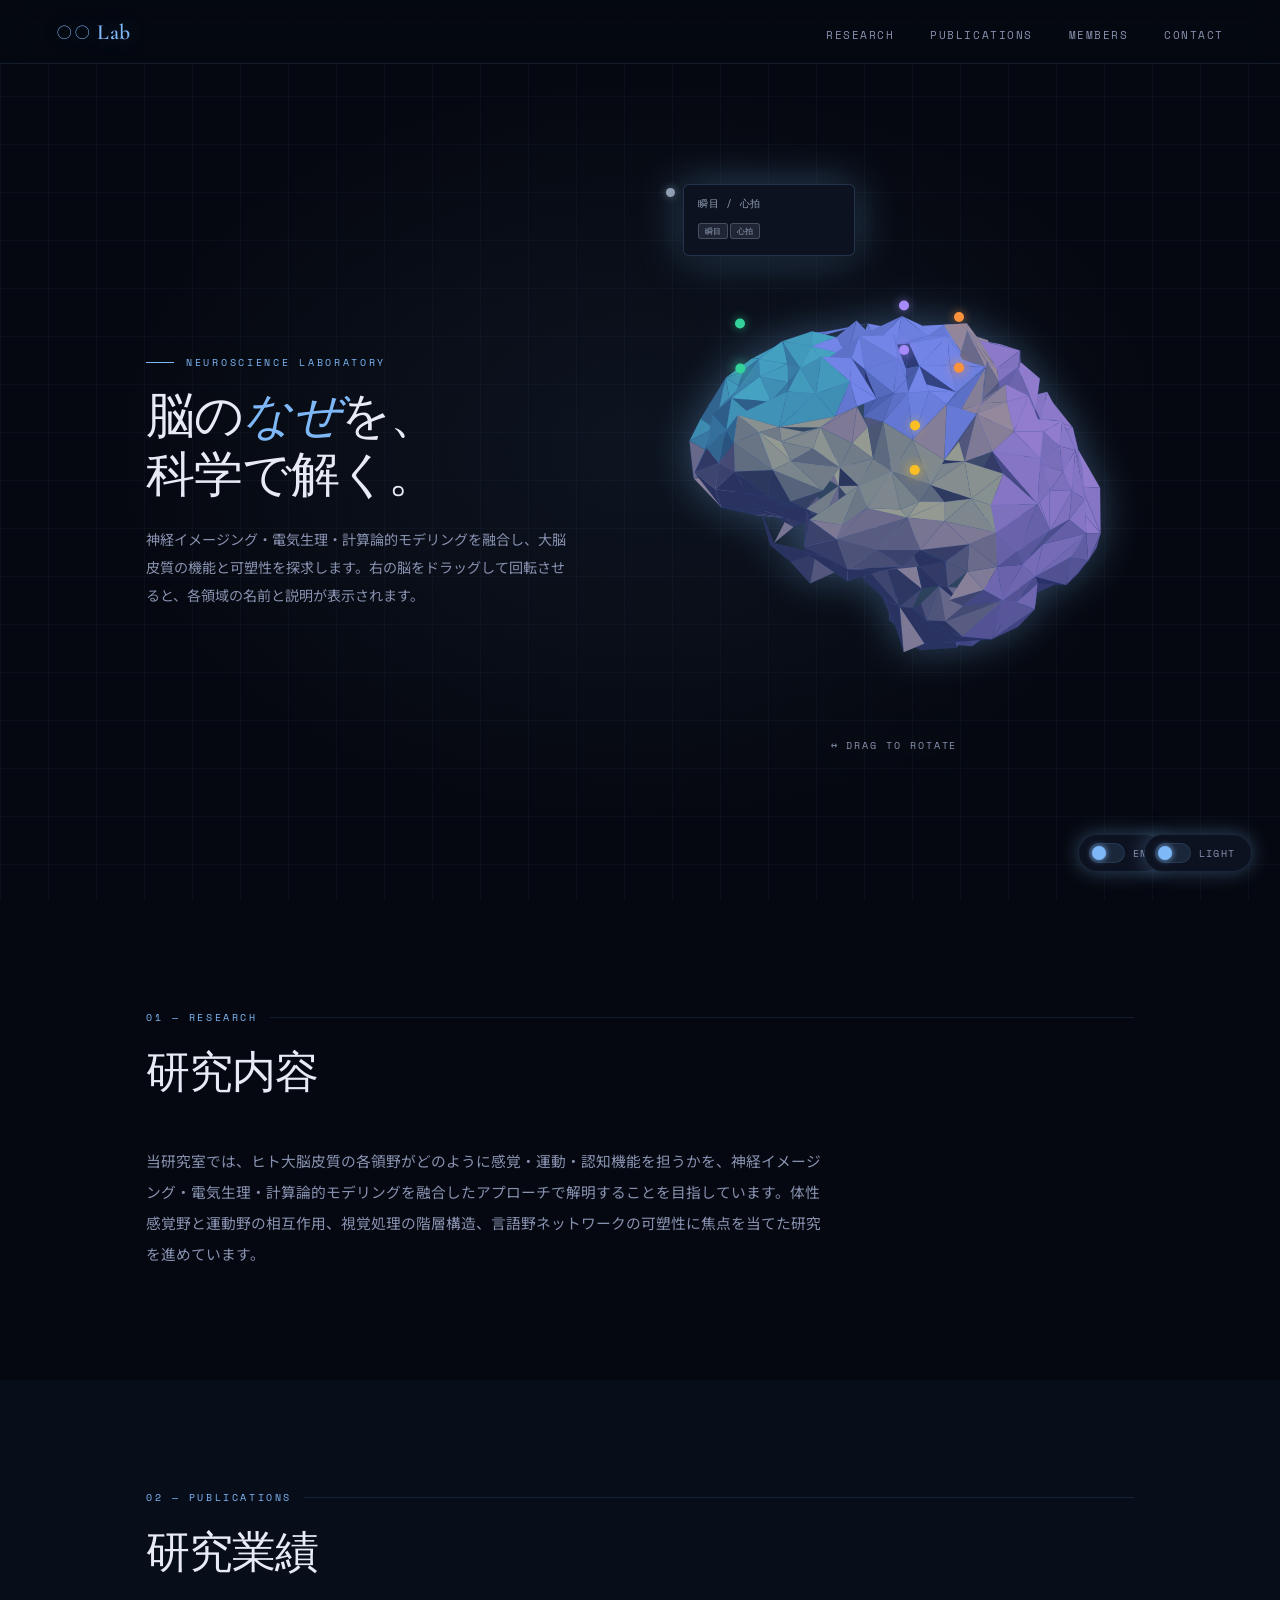
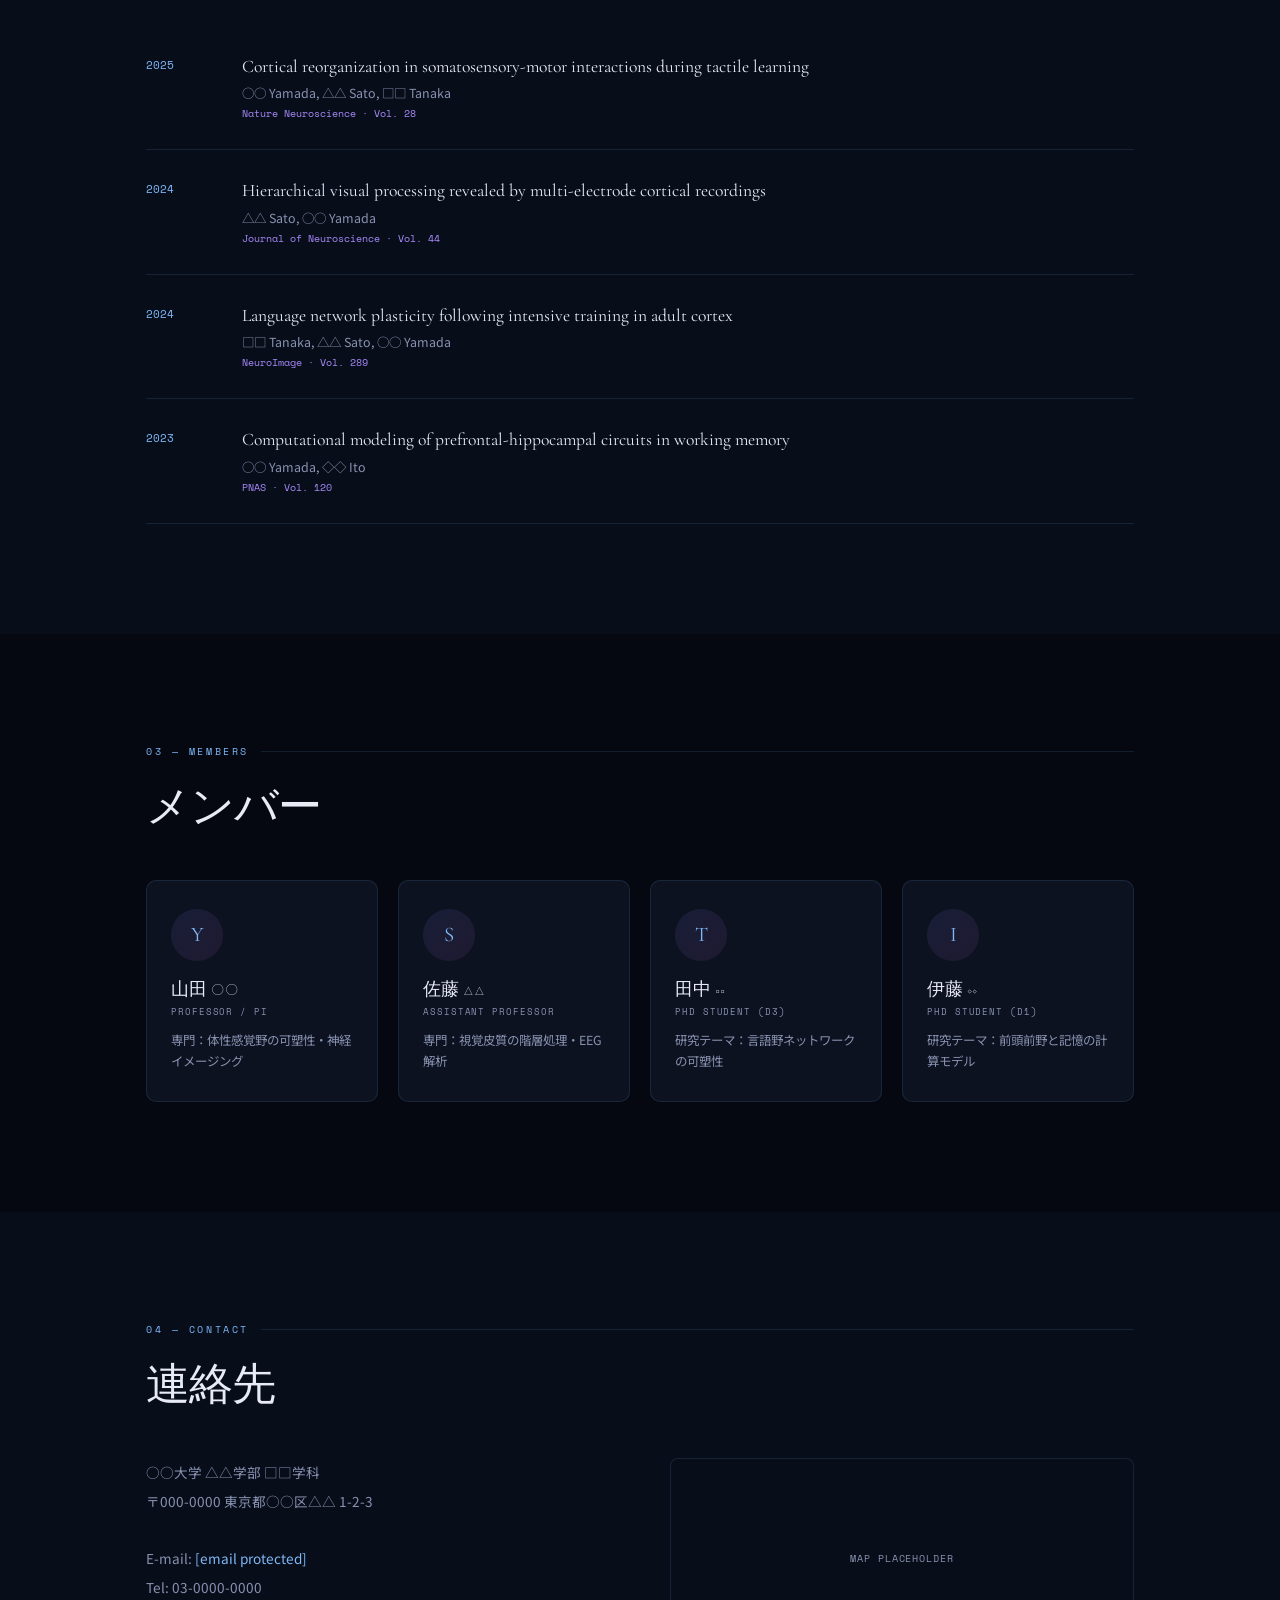
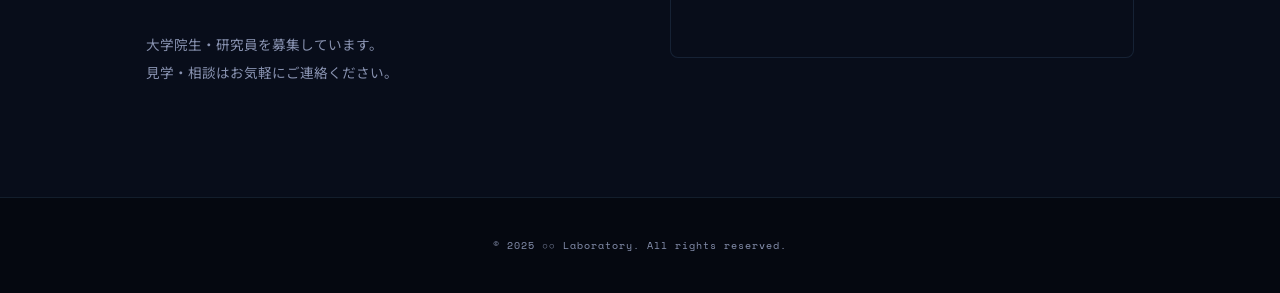
==== commit b8b8bc28: "Rename labsite_v4(8).html to index.html" ====
--- a/index.html
+++ b/index.html
@@ -76,6 +76,27 @@
 /* ═══════════════════════════════════════════════
    THEME SWITCHER
 ═══════════════════════════════════════════════ */
+#lang-switch {
+  position: fixed;
+  bottom: 28px;
+  right: 116px;
+  z-index: 2000;
+  display: flex;
+  align-items: center;
+  gap: 8px;
+  background: var(--surface);
+  border: 1px solid var(--border);
+  border-radius: 40px;
+  padding: 8px 16px 8px 10px;
+  cursor: pointer;
+  box-shadow: var(--glow);
+  transition: background 0.4s, border-color 0.4s, box-shadow 0.4s, transform 0.2s;
+  user-select: none;
+}
+#lang-switch:hover { transform: scale(1.05); }
+#lang-switch:active { transform: scale(0.97); }
+[data-lang="en"] #lang-switch .switch-thumb { transform: translateX(16px); }
+
 #theme-switch {
   position: fixed;
   bottom: 28px;
@@ -412,6 +433,12 @@
 </head>
 <body>
 
+<!-- LANG SWITCH -->
+<button id="lang-switch" aria-label="言語切り替え">
+  <div class="switch-track"><div class="switch-thumb"></div></div>
+  <span class="switch-label" id="lang-label">EN</span>
+</button>
+
 <!-- THEME SWITCH -->
 <button id="theme-switch" aria-label="テーマ切り替え">
   <div class="switch-track"><div class="switch-thumb"></div></div>
@@ -434,9 +461,9 @@
   <div class="hero-layout">
     <div class="hero-text">
       <p class="hero-kicker">Neuroscience Laboratory</p>
-      <h1 class="hero-h1">脳の<em>なぜ</em>を、<br>科学で解く。</h1>
+      <h1 class="hero-h1" data-i18n="hero-h1-ja">脳の<em>なぜ</em>を、<br>科学で解く。</h1>
       <div class="hero-divider"></div>
-      <p class="hero-p">神経イメージング・電気生理・計算論的モデリングを融合し、大脳皮質の機能と可塑性を探求します。右の脳をドラッグして回転させると、各領域の名前と説明が表示されます。</p>
+      <p class="hero-p" data-i18n="hero-p">神経イメージング・電気生理・計算論的モデリングを融合し、大脳皮質の機能と可塑性を探求します。右の脳をドラッグして回転させると、各領域の名前と説明が表示されます。</p>
     </div>
     <div id="canvas-wrap">
       <canvas id="brain-canvas"></canvas>
@@ -450,8 +477,8 @@
 <div id="research">
   <div class="section-inner">
     <p class="section-label">01 — Research</p>
-    <h2 class="section-h2">研究内容</h2>
-    <p style="font-size:0.92rem;line-height:2.1;color:var(--text-dim);max-width:680px;transition:color 0.4s;">当研究室では、ヒト大脳皮質の各領野がどのように感覚・運動・認知機能を担うかを、神経イメージング・電気生理・計算論的モデリングを融合したアプローチで解明することを目指しています。体性感覚野と運動野の相互作用、視覚処理の階層構造、言語野ネットワークの可塑性に焦点を当てた研究を進めています。</p>
+    <h2 class="section-h2" data-i18n="research-h2">研究内容</h2>
+    <p data-i18n="research-p" style="font-size:0.92rem;line-height:2.1;color:var(--text-dim);max-width:680px;transition:color 0.4s;">当研究室では、ヒト大脳皮質の各領野がどのように感覚・運動・認知機能を担うかを、神経イメージング・電気生理・計算論的モデリングを融合したアプローチで解明することを目指しています。体性感覚野と運動野の相互作用、視覚処理の階層構造、言語野ネットワークの可塑性に焦点を当てた研究を進めています。</p>
   </div>
 </div>
 
@@ -459,7 +486,7 @@
 <div id="publications" class="alt-section">
   <div class="section-inner">
     <p class="section-label">02 — Publications</p>
-    <h2 class="section-h2">研究業績</h2>
+    <h2 class="section-h2" data-i18n="pub-h2">研究業績</h2>
     <ul class="pub-list">
       <li class="pub-item">
         <span class="pub-year">2025</span>
@@ -485,7 +512,7 @@
 <div id="members">
   <div class="section-inner">
     <p class="section-label">03 — Members</p>
-    <h2 class="section-h2">メンバー</h2>
+    <h2 class="section-h2" data-i18n="members-h2">メンバー</h2>
     <div class="members-grid">
       <div class="member-card"><div class="member-avatar">Y</div><p class="member-name">山田 ○○</p><p class="member-role">Professor / PI</p><p class="member-bio">専門：体性感覚野の可塑性・神経イメージング</p></div>
       <div class="member-card"><div class="member-avatar">S</div><p class="member-name">佐藤 △△</p><p class="member-role">Assistant Professor</p><p class="member-bio">専門：視覚皮質の階層処理・EEG解析</p></div>
@@ -499,7 +526,7 @@
 <div id="contact" class="alt-section">
   <div class="section-inner">
     <p class="section-label">04 — Contact</p>
-    <h2 class="section-h2">連絡先</h2>
+    <h2 class="section-h2" data-i18n="contact-h2">連絡先</h2>
     <div class="contact-grid">
       <div class="contact-info"><p>○○大学 △△学部 □□学科<br>〒000-0000 東京都○○区△△ 1-2-3<br><br>E-mail: <a href="#"><span class="__cf_email__" data-cfemail="2e424f4c6e4b564f435e424b004f4d00445e">[email&#160;protected]</span></a><br>Tel: 03-0000-0000<br><br>大学院生・研究員を募集しています。<br>見学・相談はお気軽にご連絡ください。</p></div>
       <div class="contact-map">MAP PLACEHOLDER</div>
@@ -778,18 +805,80 @@
   document.getElementById('canvas-wrap').appendChild(otherEl);
 }
 
-document.addEventListener('DOMContentLoaded',()=>{
+
+// ── i18n ──
+const I18N = {
+  ja: {
+    'hero-h1':     '<em>なぜ</em>を、<br>科学で解く。',
+    'hero-h1-pre': '脳の',
+    'hero-p':      '神経イメージング・電気生理・計算論的モデリングを融合し、大脳皮質の機能と可塑性を探求します。右の脳をドラッグして回転させると、各領域の名前と説明が表示されます。',
+    'research-h2': '研究内容',
+    'research-p':  '当研究室では、ヒト大脳皮質の各領野がどのように感覚・運動・認知機能を担うかを、神経イメージング・電気生理・計算論的モデリングを融合したアプローチで解明することを目指しています。体性感覚野と運動野の相互作用、視覚処理の階層構造、言語野ネットワークの可塑性に焦点を当てた研究を進めています。',
+    'pub-h2':      '研究業績',
+    'members-h2':  'メンバー',
+    'contact-h2':  '連絡先',
+    'drag-hint':   '↔ drag to rotate',
+    'lang-label':  'EN',
+  },
+  en: {
+    'hero-h1':     'Decoding the <em>Why</em><br>of the Brain.',
+    'hero-h1-pre': '',
+    'hero-p':      'We integrate neuroimaging, electrophysiology, and computational modeling to explore the function and plasticity of the cerebral cortex. Drag the brain on the right to rotate and reveal each region.',
+    'research-h2': 'Research',
+    'research-p':  'Our lab aims to uncover how each cortical area supports sensory, motor, and cognitive functions, using an integrated approach combining neuroimaging, electrophysiology, and computational modeling. We focus on somatosensory-motor interactions, the hierarchical structure of visual processing, and plasticity of language networks.',
+    'pub-h2':      'Publications',
+    'members-h2':  'Members',
+    'contact-h2':  'Contact',
+    'drag-hint':   '↔ drag to rotate',
+    'lang-label':  'JA',
+  },
+};
+
+function applyLang(lang) {
+  const t = I18N[lang];
+  document.documentElement.setAttribute('data-lang', lang);
+
+  // hero h1
+  const h1 = document.querySelector('[data-i18n="hero-h1-ja"]');
+  if (h1) h1.innerHTML = (t['hero-h1-pre'] || '') + t['hero-h1'];
+
+  // simple text nodes
+  ['hero-p','research-h2','research-p','pub-h2','members-h2','contact-h2'].forEach(key => {
+    const el = document.querySelector(`[data-i18n="${key}"]`);
+    if (el) el.innerHTML = t[key];
+  });
+
+  // drag hint
+  const hint = document.querySelector('.drag-hint');
+  if (hint) hint.textContent = t['drag-hint'];
+
+  // lang button label
+  document.getElementById('lang-label').textContent = t['lang-label'];
+}
+
+document.addEventListener('DOMContentLoaded', () => {
   initBrain();
-  const htmlEl=document.documentElement;
-  const btn=document.getElementById('theme-switch');
-  const lbl=document.getElementById('switch-label');
-  btn.addEventListener('click',()=>{
-    const next=htmlEl.getAttribute('data-theme')==='dark'?'ivory':'dark';
-    htmlEl.setAttribute('data-theme',next);
-    lbl.textContent=next==='dark'?'Light':'Dark';
-    if(brain) brain.setTheme(next);
+
+  // theme switch
+  const htmlEl = document.documentElement;
+  const btn    = document.getElementById('theme-switch');
+  const lbl    = document.getElementById('switch-label');
+  btn.addEventListener('click', () => {
+    const next = htmlEl.getAttribute('data-theme') === 'dark' ? 'ivory' : 'dark';
+    htmlEl.setAttribute('data-theme', next);
+    lbl.textContent = next === 'dark' ? 'Light' : 'Dark';
+    if (brain) brain.setTheme(next);
+  });
+
+  // lang switch
+  let currentLang = 'ja';
+  const langBtn = document.getElementById('lang-switch');
+  langBtn.addEventListener('click', () => {
+    currentLang = currentLang === 'ja' ? 'en' : 'ja';
+    applyLang(currentLang);
   });
 });
+
 </script>
 </body>
 </html>
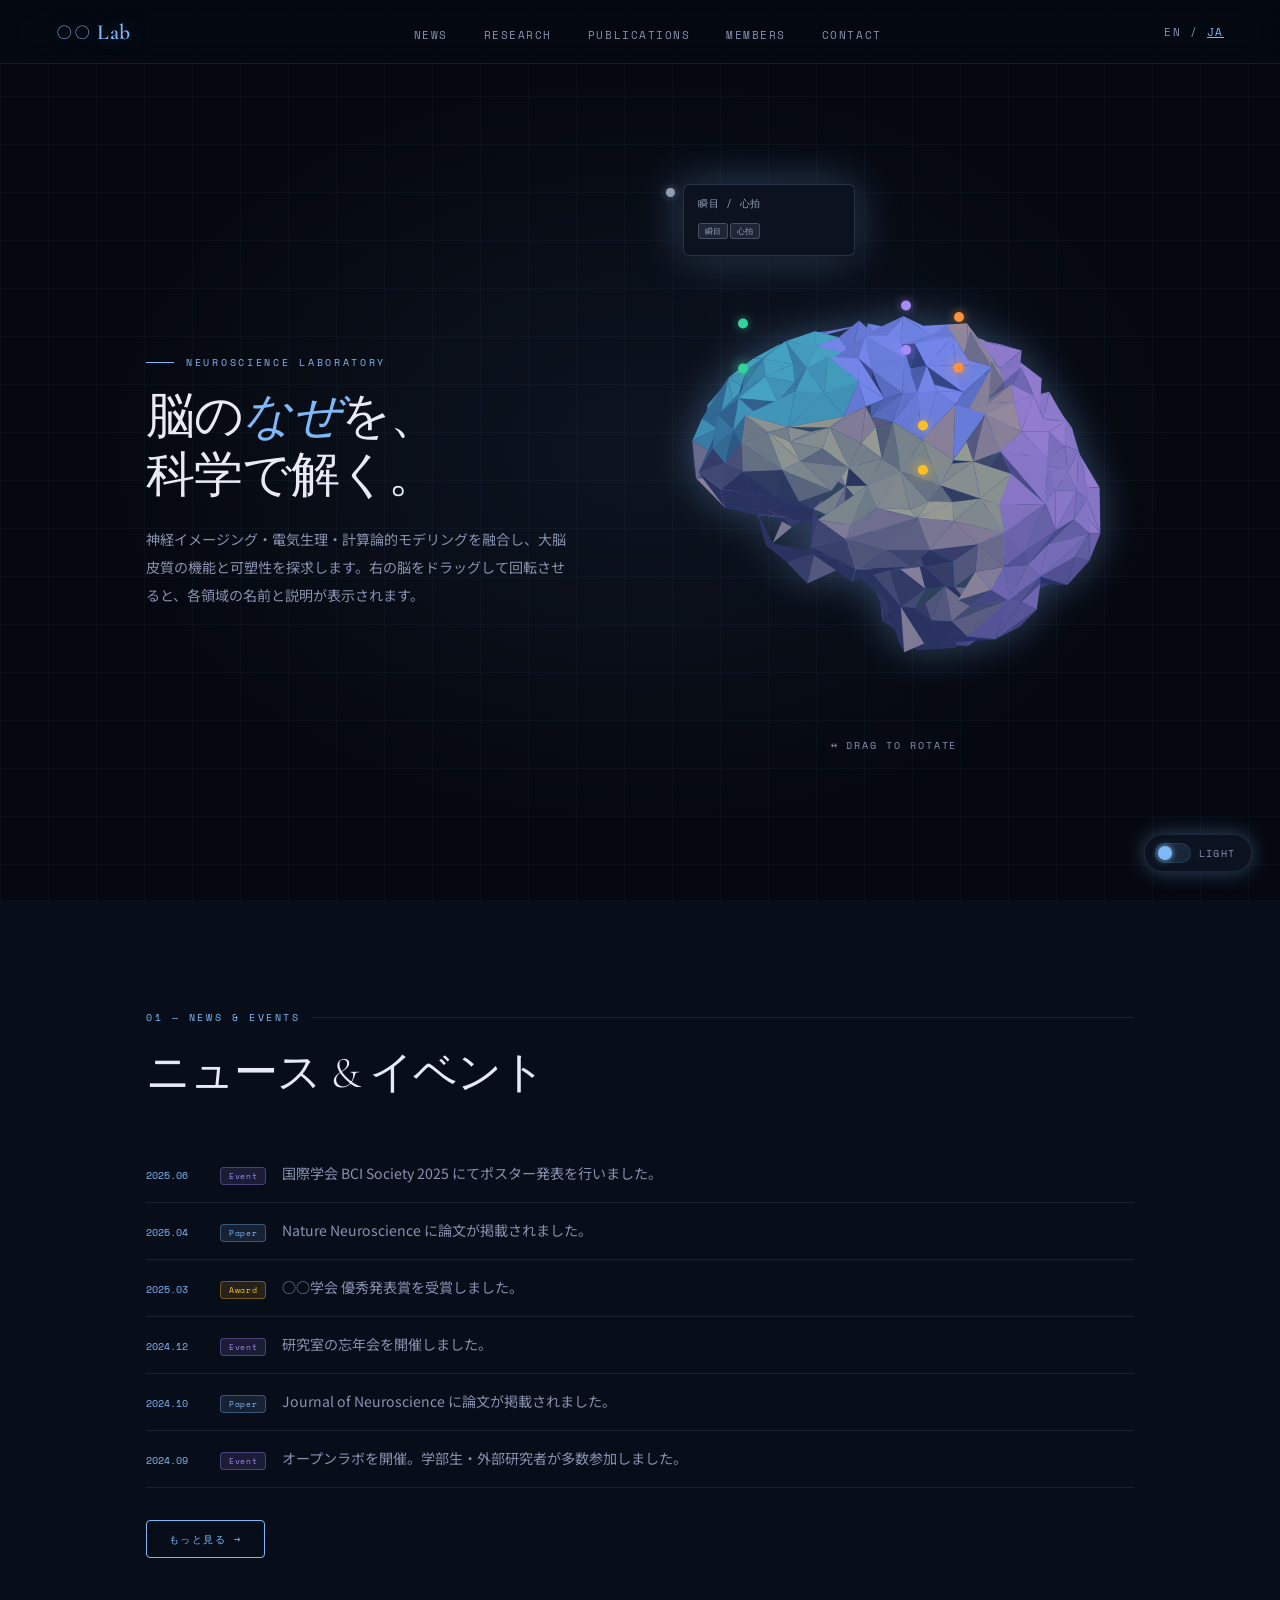
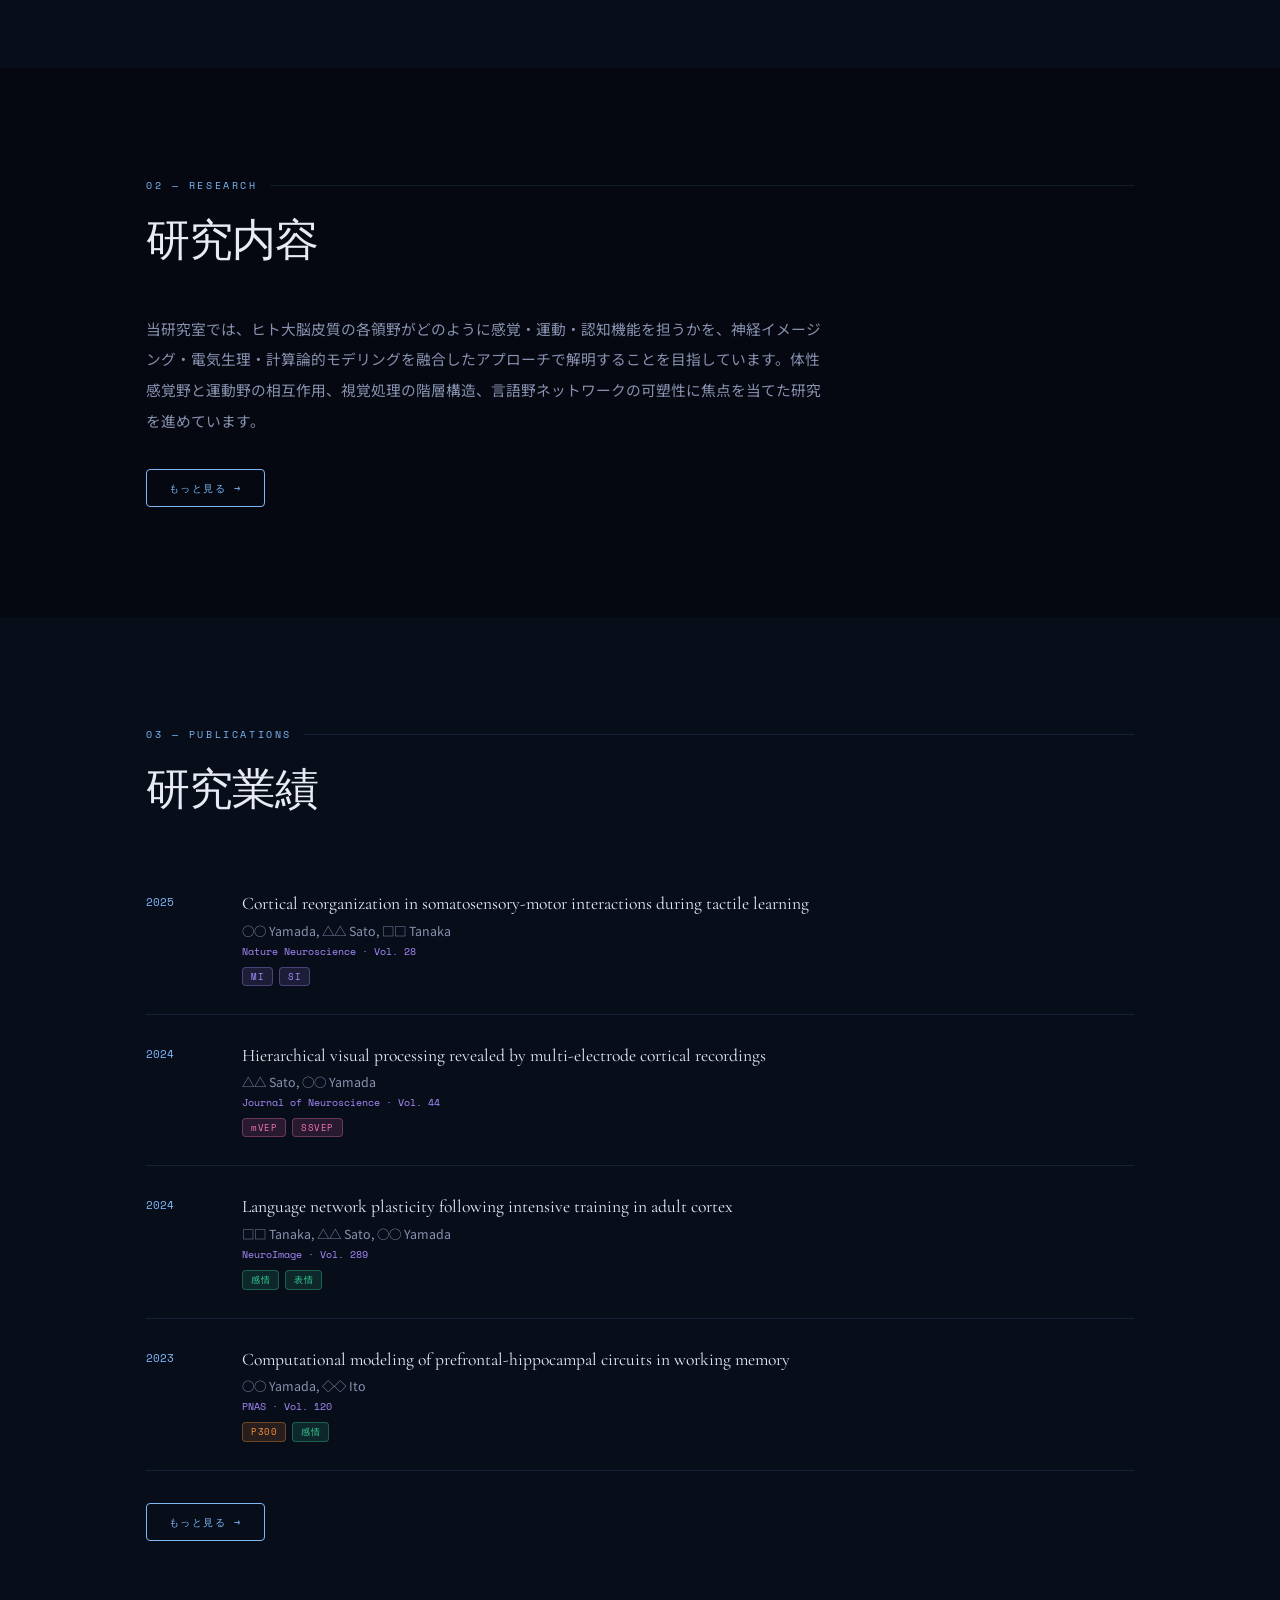
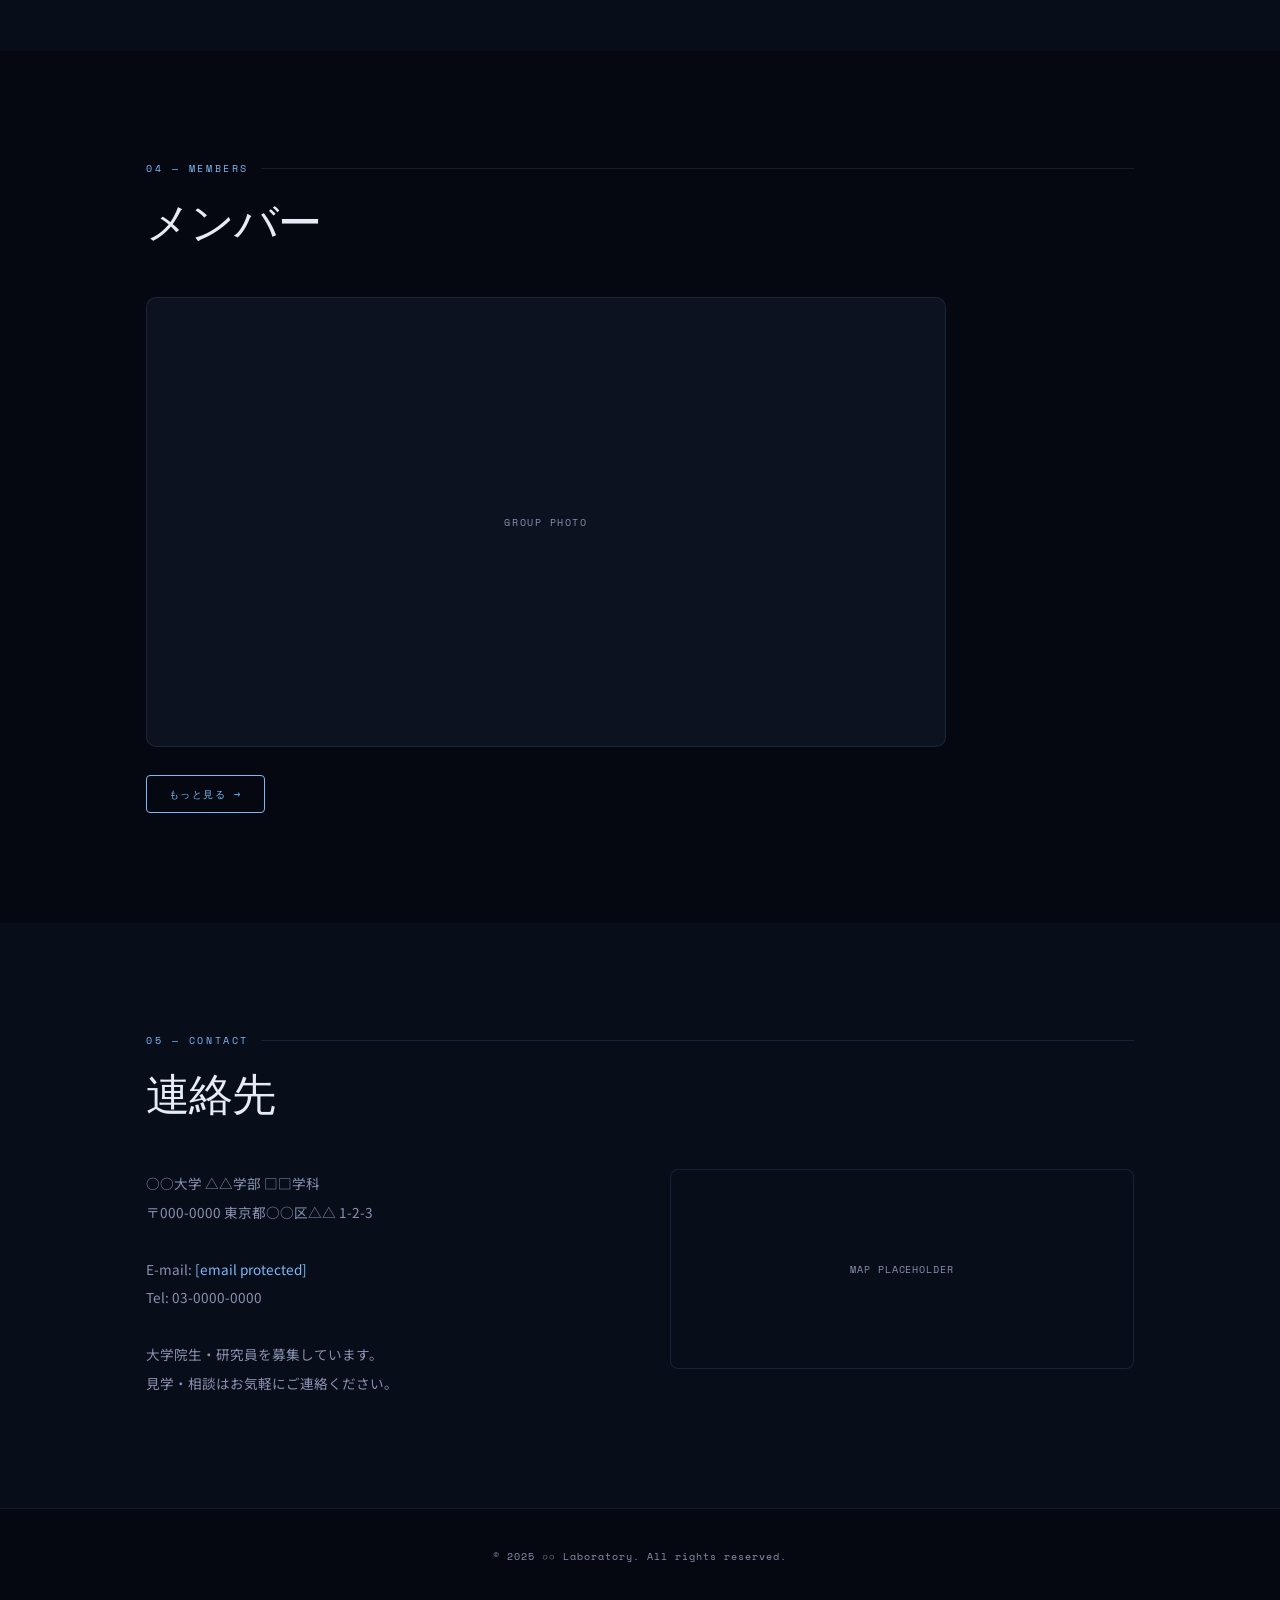
==== commit b1d934cd: "Add files via upload" ====
--- a/index.html
+++ b/index.html
@@ -77,25 +77,25 @@
    THEME SWITCHER
 ═══════════════════════════════════════════════ */
 #lang-switch {
-  position: fixed;
-  bottom: 28px;
-  right: 116px;
-  z-index: 2000;
   display: flex;
   align-items: center;
-  gap: 8px;
-  background: var(--surface);
-  border: 1px solid var(--border);
-  border-radius: 40px;
-  padding: 8px 16px 8px 10px;
+  gap: 6px;
+  background: none;
+  border: none;
   cursor: pointer;
-  box-shadow: var(--glow);
-  transition: background 0.4s, border-color 0.4s, box-shadow 0.4s, transform 0.2s;
   user-select: none;
-}
-#lang-switch:hover { transform: scale(1.05); }
-#lang-switch:active { transform: scale(0.97); }
-[data-lang="en"] #lang-switch .switch-thumb { transform: translateX(16px); }
+  padding: 0;
+}
+#lang-switch .switch-track { display: none; }
+#lang-switch .switch-label {
+  font-family: var(--font-mono);
+  font-size: 0.68rem;
+  letter-spacing: 0.14em;
+  text-transform: uppercase;
+  color: var(--text-dim);
+  transition: color 0.3s;
+}
+#lang-switch:hover .switch-label { color: var(--accent); }
 
 #theme-switch {
   position: fixed;
@@ -157,6 +157,7 @@
   display: flex; align-items: center; justify-content: space-between;
   padding: 0 56px; z-index: 1000;
   transition: background 0.5s, border-color 0.5s;
+  gap: 24px;
 }
 .nav-logo {
   font-family: var(--font-display);
@@ -271,6 +272,8 @@
   transition: color 0.4s;
 }
 @keyframes breathe { 0%,100%{opacity:0.35} 50%{opacity:0.85} }
+@keyframes labelFlash { 0%{filter:brightness(1)} 30%{filter:brightness(2) drop-shadow(0 0 8px white)} 100%{filter:brightness(1)} }
+.label-flash .label-dot { animation: labelFlash 2s ease; }
 
 /* ═══════════════════════════════════════════════
    REGION LABELS
@@ -358,6 +361,29 @@
   transition: font-family 0.1s, color 0.4s;
 }
 
+/* News & Events */
+.news-list { list-style:none; display:flex; flex-direction:column; gap:0; }
+.news-item {
+  display:flex; align-items:baseline; gap:16px;
+  padding:16px 0; border-bottom:1px solid var(--border);
+  transition:border-color 0.4s, padding-left 0.2s;
+}
+.news-item:hover { padding-left:6px; }
+.news-date {
+  font-family:var(--font-mono); font-size:0.65rem;
+  color:var(--accent); white-space:nowrap; min-width:58px;
+  transition:color 0.4s;
+}
+.news-badge {
+  font-family:var(--font-mono); font-size:0.52rem; letter-spacing:0.08em;
+  padding:2px 8px; border-radius:4px; white-space:nowrap;
+  border:1px solid;
+}
+.news-badge-paper  { background:rgba(126,184,247,0.12); color:#7eb8f7; border-color:rgba(126,184,247,0.35); }
+.news-badge-event  { background:rgba(167,139,250,0.12); color:#a78bfa; border-color:rgba(167,139,250,0.35); }
+.news-badge-award  { background:rgba(251,191,36,0.12);  color:#fbbf24; border-color:rgba(251,191,36,0.35); }
+.news-text { font-size:0.88rem; line-height:1.7; color:var(--text-dim); transition:color 0.4s; }
+
 /* Publications */
 .pub-list { list-style:none; }
 .pub-item {
@@ -378,12 +404,29 @@
 }
 .pub-authors { font-size:0.78rem; color:var(--text-dim); margin-bottom:4px; transition:color 0.4s; }
 .pub-journal { font-family:var(--font-mono); font-size:0.62rem; color:var(--accent2); transition:color 0.4s; }
+.pub-tags { margin-top:8px; display:flex; flex-wrap:wrap; gap:6px; }
+.pub-tag {
+  font-family:var(--font-mono); font-size:0.55rem; letter-spacing:0.06em;
+  padding:2px 8px; border-radius:4px; border:1px solid;
+  cursor:pointer; transition:opacity 0.2s, transform 0.15s;
+}
+.pub-tag:hover { opacity:0.75; transform:translateY(-1px); }
 
 /* Members */
-.members-grid { display:grid; grid-template-columns:repeat(auto-fill,minmax(220px,1fr)); gap:20px; }
+.member-tabs { display:flex; gap:8px; margin-bottom:32px; flex-wrap:wrap; }
+.member-tab {
+  font-family:var(--font-mono); font-size:0.62rem; letter-spacing:0.12em; text-transform:uppercase;
+  padding:6px 16px; border-radius:20px; cursor:pointer;
+  border:1px solid var(--border); background:transparent; color:var(--text-dim);
+  transition:all 0.25s;
+}
+.member-tab:hover { color:var(--accent); border-color:var(--accent); }
+.member-tab.active { background:var(--accent); color:var(--bg); border-color:var(--accent); }
+.members-group { display:none; }
+.members-group.active { display:grid; grid-template-columns:repeat(auto-fill,minmax(220px,1fr)); gap:20px; }
 .member-card {
   background:var(--surface); border:1px solid var(--border);
-  border-radius:10px; padding:28px 24px;
+  border-radius:10px; padding:28px 24px; cursor:pointer;
   transition:transform 0.3s,box-shadow 0.3s,background 0.4s,border-color 0.4s;
 }
 [data-theme="ivory"] .member-card { border-radius:12px; }
@@ -399,6 +442,74 @@
 .member-name { font-family:var(--font-display); font-size:1.1rem; margin-bottom:4px; transition:font-family 0.1s; }
 .member-role { font-family:var(--font-mono); font-size:0.58rem; letter-spacing:0.1em; text-transform:uppercase; color:var(--text-dim); margin-bottom:12px; transition:color 0.4s; }
 .member-bio { font-size:0.78rem; color:var(--text-dim); line-height:1.75; transition:color 0.4s; }
+
+/* Member Detail Overlay */
+#member-overlay {
+  position:fixed; inset:0; z-index:3000;
+  display:flex; justify-content:flex-end;
+  pointer-events:none;
+}
+#member-overlay.open { pointer-events:auto; }
+#member-overlay-bg {
+  position:absolute; inset:0;
+  background:rgba(0,0,0,0); transition:background 0.35s;
+}
+#member-overlay.open #member-overlay-bg { background:rgba(0,0,0,0.5); }
+#member-panel {
+  position:relative; z-index:1;
+  width:min(520px,92vw); height:100vh;
+  background:var(--surface); border-left:1px solid var(--border);
+  overflow-y:auto; padding:48px 40px;
+  transform:translateX(100%);
+  transition:transform 0.4s cubic-bezier(.4,0,.2,1), background 0.4s, border-color 0.4s;
+  display:flex; flex-direction:column; gap:0;
+}
+#member-overlay.open #member-panel { transform:translateX(0); }
+#member-close {
+  position:sticky; top:0; left:0; align-self:flex-start;
+  background:none; border:none; cursor:pointer;
+  font-family:var(--font-mono); font-size:0.62rem; letter-spacing:0.1em;
+  color:var(--text-dim); padding:0; margin-bottom:32px;
+  display:flex; align-items:center; gap:8px;
+  transition:color 0.2s;
+}
+#member-close:hover { color:var(--accent); }
+.mp-avatar {
+  width:88px; height:88px; border-radius:50%;
+  background:linear-gradient(135deg,rgba(128,128,255,0.15),rgba(180,100,200,0.15));
+  display:flex; align-items:center; justify-content:center;
+  font-family:var(--font-display); font-size:2.2rem; color:var(--accent);
+  margin-bottom:20px; flex-shrink:0;
+}
+.mp-name { font-family:var(--font-display); font-size:1.8rem; font-weight:300; margin-bottom:4px; }
+.mp-role { font-family:var(--font-mono); font-size:0.6rem; letter-spacing:0.12em; text-transform:uppercase; color:var(--text-dim); margin-bottom:24px; }
+.mp-divider { width:32px; height:2px; background:var(--accent); border-radius:1px; margin-bottom:28px; }
+.mp-section-title {
+  font-family:var(--font-mono); font-size:0.6rem; letter-spacing:0.18em; text-transform:uppercase;
+  color:var(--accent); margin-bottom:10px; margin-top:28px;
+}
+.mp-text { font-size:0.88rem; line-height:1.9; color:var(--text-dim); }
+.mp-tags { display:flex; flex-wrap:wrap; gap:6px; margin-top:4px; }
+.mp-tag {
+  font-family:var(--font-mono); font-size:0.55rem; letter-spacing:0.06em;
+  padding:3px 10px; border-radius:4px; border:1px solid var(--border);
+  color:var(--text-dim);
+}
+.mp-links { display:flex; flex-direction:column; gap:8px; margin-top:4px; }
+.mp-link {
+  font-family:var(--font-mono); font-size:0.65rem; letter-spacing:0.06em;
+  color:var(--accent); text-decoration:none; display:flex; align-items:center; gap:8px;
+  transition:opacity 0.2s;
+}
+.mp-link:hover { opacity:0.7; }
+.mp-pubs { display:flex; flex-direction:column; gap:10px; margin-top:4px; }
+.mp-pub {
+  padding:12px 14px; border-radius:6px; border:1px solid var(--border);
+  font-size:0.8rem; line-height:1.6; color:var(--text-dim);
+  transition:border-color 0.3s;
+}
+.mp-pub:hover { border-color:var(--accent); }
+.mp-pub-year { font-family:var(--font-mono); font-size:0.58rem; color:var(--accent); margin-bottom:3px; }
 
 /* Contact */
 .contact-grid { display:grid; grid-template-columns:1fr 1fr; gap:60px; align-items:start; }
@@ -429,15 +540,22 @@
   .nav-links{gap:20px;} .nav-links a{font-size:0.6rem;}
   #theme-switch{bottom:20px;right:20px;}
 }
+
+.more-btn {
+  display: inline-flex; align-items: center; gap: 8px; margin-top: 32px;
+  font-family: var(--font-mono); font-size: 0.65rem; letter-spacing: 0.14em; text-transform: uppercase;
+  color: var(--accent); text-decoration: none;
+  border: 1px solid var(--accent); border-radius: 4px;
+  padding: 10px 22px;
+  transition: background 0.25s, color 0.25s, transform 0.2s;
+}
+.more-btn:hover { background: var(--accent); color: var(--bg); transform: translateY(-2px); }
+.more-btn::after { content: '→'; transition: transform 0.2s; }
+.more-btn:hover::after { transform: translateX(4px); }
+
 </style>
 </head>
 <body>
-
-<!-- LANG SWITCH -->
-<button id="lang-switch" aria-label="言語切り替え">
-  <div class="switch-track"><div class="switch-thumb"></div></div>
-  <span class="switch-label" id="lang-label">EN</span>
-</button>
 
 <!-- THEME SWITCH -->
 <button id="theme-switch" aria-label="テーマ切り替え">
@@ -449,11 +567,15 @@
 <nav>
   <a href="#hero" class="nav-logo">○○ Lab</a>
   <ul class="nav-links">
+    <li><a href="#news">News</a></li>
     <li><a href="#research">Research</a></li>
     <li><a href="#publications">Publications</a></li>
     <li><a href="#members">Members</a></li>
     <li><a href="#contact">Contact</a></li>
   </ul>
+  <button id="lang-switch" aria-label="言語切り替え">
+    <span class="switch-label" id="lang-label">EN / JA</span>
+  </button>
 </nav>
 
 <!-- HERO -->
@@ -473,64 +595,159 @@
   </div>
 </div>
 
+<!-- NEWS & EVENTS -->
+<div id="news" class="alt-section">
+  <div class="section-inner">
+    <p class="section-label">01 — News & Events</p>
+    <h2 class="section-h2" data-i18n="news-h2">ニュース & イベント</h2>
+    <ul class="news-list">
+      <li class="news-item">
+        <span class="news-date">2025.06</span>
+        <span class="news-badge news-badge-event">Event</span>
+        <span class="news-text">国際学会 BCI Society 2025 にてポスター発表を行いました。</span>
+      </li>
+      <li class="news-item">
+        <span class="news-date">2025.04</span>
+        <span class="news-badge news-badge-paper">Paper</span>
+        <span class="news-text">Nature Neuroscience に論文が掲載されました。</span>
+      </li>
+      <li class="news-item">
+        <span class="news-date">2025.03</span>
+        <span class="news-badge news-badge-award">Award</span>
+        <span class="news-text">○○学会 優秀発表賞を受賞しました。</span>
+      </li>
+      <li class="news-item">
+        <span class="news-date">2024.12</span>
+        <span class="news-badge news-badge-event">Event</span>
+        <span class="news-text">研究室の忘年会を開催しました。</span>
+      </li>
+      <li class="news-item">
+        <span class="news-date">2024.10</span>
+        <span class="news-badge news-badge-paper">Paper</span>
+        <span class="news-text">Journal of Neuroscience に論文が掲載されました。</span>
+      </li>
+      <li class="news-item">
+        <span class="news-date">2024.09</span>
+        <span class="news-badge news-badge-event">Event</span>
+        <span class="news-text">オープンラボを開催。学部生・外部研究者が多数参加しました。</span>
+      </li>
+    </ul>
+    <a href="news/index.html" class="more-btn">もっと見る</a>
+  </div>
+</div>
+
 <!-- RESEARCH -->
 <div id="research">
   <div class="section-inner">
-    <p class="section-label">01 — Research</p>
+    <p class="section-label">02 — Research</p>
     <h2 class="section-h2" data-i18n="research-h2">研究内容</h2>
     <p data-i18n="research-p" style="font-size:0.92rem;line-height:2.1;color:var(--text-dim);max-width:680px;transition:color 0.4s;">当研究室では、ヒト大脳皮質の各領野がどのように感覚・運動・認知機能を担うかを、神経イメージング・電気生理・計算論的モデリングを融合したアプローチで解明することを目指しています。体性感覚野と運動野の相互作用、視覚処理の階層構造、言語野ネットワークの可塑性に焦点を当てた研究を進めています。</p>
+    <a href="research/index.html" class="more-btn">もっと見る</a>
   </div>
 </div>
 
 <!-- PUBLICATIONS -->
 <div id="publications" class="alt-section">
   <div class="section-inner">
-    <p class="section-label">02 — Publications</p>
+    <p class="section-label">03 — Publications</p>
     <h2 class="section-h2" data-i18n="pub-h2">研究業績</h2>
     <ul class="pub-list">
       <li class="pub-item">
         <span class="pub-year">2025</span>
-        <div><p class="pub-title">Cortical reorganization in somatosensory-motor interactions during tactile learning</p><p class="pub-authors">○○ Yamada, △△ Sato, □□ Tanaka</p><p class="pub-journal">Nature Neuroscience · Vol. 28</p></div>
+        <div>
+          <p class="pub-title">Cortical reorganization in somatosensory-motor interactions during tactile learning</p>
+          <p class="pub-authors">○○ Yamada, △△ Sato, □□ Tanaka</p>
+          <p class="pub-journal">Nature Neuroscience · Vol. 28</p>
+          <div class="pub-tags">
+            <span class="pub-tag" data-region="運動野・体性感覚野" style="background:#a78bfa22;color:#a78bfa;border-color:#a78bfa55">MI</span>
+            <span class="pub-tag" data-region="運動野・体性感覚野" style="background:#a78bfa22;color:#a78bfa;border-color:#a78bfa55">SI</span>
+          </div>
+        </div>
       </li>
       <li class="pub-item">
         <span class="pub-year">2024</span>
-        <div><p class="pub-title">Hierarchical visual processing revealed by multi-electrode cortical recordings</p><p class="pub-authors">△△ Sato, ○○ Yamada</p><p class="pub-journal">Journal of Neuroscience · Vol. 44</p></div>
+        <div>
+          <p class="pub-title">Hierarchical visual processing revealed by multi-electrode cortical recordings</p>
+          <p class="pub-authors">△△ Sato, ○○ Yamada</p>
+          <p class="pub-journal">Journal of Neuroscience · Vol. 44</p>
+          <div class="pub-tags">
+            <span class="pub-tag" data-region="視覚野" style="background:#f472b622;color:#f472b6;border-color:#f472b655">mVEP</span>
+            <span class="pub-tag" data-region="視覚野" style="background:#f472b622;color:#f472b6;border-color:#f472b655">SSVEP</span>
+          </div>
+        </div>
       </li>
       <li class="pub-item">
         <span class="pub-year">2024</span>
-        <div><p class="pub-title">Language network plasticity following intensive training in adult cortex</p><p class="pub-authors">□□ Tanaka, △△ Sato, ○○ Yamada</p><p class="pub-journal">NeuroImage · Vol. 289</p></div>
+        <div>
+          <p class="pub-title">Language network plasticity following intensive training in adult cortex</p>
+          <p class="pub-authors">□□ Tanaka, △△ Sato, ○○ Yamada</p>
+          <p class="pub-journal">NeuroImage · Vol. 289</p>
+          <div class="pub-tags">
+            <span class="pub-tag" data-region="前頭前野" style="background:#34d39922;color:#34d399;border-color:#34d39955">感情</span>
+            <span class="pub-tag" data-region="前頭前野" style="background:#34d39922;color:#34d399;border-color:#34d39955">表情</span>
+          </div>
+        </div>
       </li>
       <li class="pub-item">
         <span class="pub-year">2023</span>
-        <div><p class="pub-title">Computational modeling of prefrontal-hippocampal circuits in working memory</p><p class="pub-authors">○○ Yamada, ◇◇ Ito</p><p class="pub-journal">PNAS · Vol. 120</p></div>
+        <div>
+          <p class="pub-title">Computational modeling of prefrontal-hippocampal circuits in working memory</p>
+          <p class="pub-authors">○○ Yamada, ◇◇ Ito</p>
+          <p class="pub-journal">PNAS · Vol. 120</p>
+          <div class="pub-tags">
+            <span class="pub-tag" data-region="頭頂連合野" style="background:#fb923c22;color:#fb923c;border-color:#fb923c55">P300</span>
+            <span class="pub-tag" data-region="前頭前野" style="background:#34d39922;color:#34d399;border-color:#34d39955">感情</span>
+          </div>
+        </div>
       </li>
     </ul>
+    <a href="publications/index.html" class="more-btn">もっと見る</a>
   </div>
 </div>
 
 <!-- MEMBERS -->
 <div id="members">
   <div class="section-inner">
-    <p class="section-label">03 — Members</p>
+    <p class="section-label">04 — Members</p>
     <h2 class="section-h2" data-i18n="members-h2">メンバー</h2>
-    <div class="members-grid">
-      <div class="member-card"><div class="member-avatar">Y</div><p class="member-name">山田 ○○</p><p class="member-role">Professor / PI</p><p class="member-bio">専門：体性感覚野の可塑性・神経イメージング</p></div>
-      <div class="member-card"><div class="member-avatar">S</div><p class="member-name">佐藤 △△</p><p class="member-role">Assistant Professor</p><p class="member-bio">専門：視覚皮質の階層処理・EEG解析</p></div>
-      <div class="member-card"><div class="member-avatar">T</div><p class="member-name">田中 □□</p><p class="member-role">PhD Student (D3)</p><p class="member-bio">研究テーマ：言語野ネットワークの可塑性</p></div>
-      <div class="member-card"><div class="member-avatar">I</div><p class="member-name">伊藤 ◇◇</p><p class="member-role">PhD Student (D1)</p><p class="member-bio">研究テーマ：前頭前野と記憶の計算モデル</p></div>
+    <div style="width:100%;max-width:800px;aspect-ratio:16/9;border-radius:10px;overflow:hidden;background:var(--surface);border:1px solid var(--border);display:flex;align-items:center;justify-content:center;">
+      <!-- 集合写真: src を実際の画像パスに差し替えてください -->
+      <!-- <img src="members/photos/group.jpg" alt="Lab Group Photo" style="width:100%;height:100%;object-fit:cover;display:block;"> -->
+      <p style="font-family:var(--font-mono);font-size:0.65rem;letter-spacing:0.15em;color:var(--text-dim);">GROUP PHOTO</p>
     </div>
+    <a href="members/index.html" class="more-btn" style="margin-top:28px;">もっと見る</a>
   </div>
 </div>
 
 <!-- CONTACT -->
 <div id="contact" class="alt-section">
   <div class="section-inner">
-    <p class="section-label">04 — Contact</p>
+    <p class="section-label">05 — Contact</p>
     <h2 class="section-h2" data-i18n="contact-h2">連絡先</h2>
     <div class="contact-grid">
       <div class="contact-info"><p>○○大学 △△学部 □□学科<br>〒000-0000 東京都○○区△△ 1-2-3<br><br>E-mail: <a href="#"><span class="__cf_email__" data-cfemail="2e424f4c6e4b564f435e424b004f4d00445e">[email&#160;protected]</span></a><br>Tel: 03-0000-0000<br><br>大学院生・研究員を募集しています。<br>見学・相談はお気軽にご連絡ください。</p></div>
       <div class="contact-map">MAP PLACEHOLDER</div>
     </div>
+  </div>
+</div>
+
+<!-- MEMBER DETAIL OVERLAY -->
+<div id="member-overlay">
+  <div id="member-overlay-bg"></div>
+  <div id="member-panel">
+    <button id="member-close">← Back</button>
+    <div class="mp-avatar" id="mp-avatar">Y</div>
+    <p class="mp-name" id="mp-name">山田 ○○</p>
+    <p class="mp-role" id="mp-role">Professor / PI</p>
+    <div class="mp-divider"></div>
+    <p class="mp-section-title">About</p>
+    <p class="mp-text" id="mp-bio"></p>
+    <p class="mp-section-title">Research Topics</p>
+    <div class="mp-tags" id="mp-topics"></div>
+    <p class="mp-section-title">Publications</p>
+    <div class="mp-pubs" id="mp-pubs"></div>
+    <p class="mp-section-title">Links</p>
+    <div class="mp-links" id="mp-links"></div>
   </div>
 </div>
 
@@ -812,25 +1029,27 @@
     'hero-h1':     '<em>なぜ</em>を、<br>科学で解く。',
     'hero-h1-pre': '脳の',
     'hero-p':      '神経イメージング・電気生理・計算論的モデリングを融合し、大脳皮質の機能と可塑性を探求します。右の脳をドラッグして回転させると、各領域の名前と説明が表示されます。',
+    'news-h2': 'ニュース & イベント',
     'research-h2': '研究内容',
     'research-p':  '当研究室では、ヒト大脳皮質の各領野がどのように感覚・運動・認知機能を担うかを、神経イメージング・電気生理・計算論的モデリングを融合したアプローチで解明することを目指しています。体性感覚野と運動野の相互作用、視覚処理の階層構造、言語野ネットワークの可塑性に焦点を当てた研究を進めています。',
     'pub-h2':      '研究業績',
     'members-h2':  'メンバー',
     'contact-h2':  '連絡先',
     'drag-hint':   '↔ drag to rotate',
-    'lang-label':  'EN',
+    'lang-label':  'EN / JA',
   },
   en: {
     'hero-h1':     'Decoding the <em>Why</em><br>of the Brain.',
     'hero-h1-pre': '',
     'hero-p':      'We integrate neuroimaging, electrophysiology, and computational modeling to explore the function and plasticity of the cerebral cortex. Drag the brain on the right to rotate and reveal each region.',
+    'news-h2': 'News & Events',
     'research-h2': 'Research',
     'research-p':  'Our lab aims to uncover how each cortical area supports sensory, motor, and cognitive functions, using an integrated approach combining neuroimaging, electrophysiology, and computational modeling. We focus on somatosensory-motor interactions, the hierarchical structure of visual processing, and plasticity of language networks.',
     'pub-h2':      'Publications',
     'members-h2':  'Members',
     'contact-h2':  'Contact',
     'drag-hint':   '↔ drag to rotate',
-    'lang-label':  'JA',
+    'lang-label':  'EN / JA',
   },
 };
 
@@ -843,7 +1062,7 @@
   if (h1) h1.innerHTML = (t['hero-h1-pre'] || '') + t['hero-h1'];
 
   // simple text nodes
-  ['hero-p','research-h2','research-p','pub-h2','members-h2','contact-h2'].forEach(key => {
+  ['hero-p','news-h2','research-h2','research-p','pub-h2','members-h2','contact-h2'].forEach(key => {
     const el = document.querySelector(`[data-i18n="${key}"]`);
     if (el) el.innerHTML = t[key];
   });
@@ -852,8 +1071,13 @@
   const hint = document.querySelector('.drag-hint');
   if (hint) hint.textContent = t['drag-hint'];
 
-  // lang button label
-  document.getElementById('lang-label').textContent = t['lang-label'];
+  // lang button: active language underlined
+  const langLbl = document.getElementById('lang-label');
+  if (lang === 'en') {
+    langLbl.innerHTML = '<span style="text-decoration:underline;color:var(--accent)">EN</span> / JA';
+  } else {
+    langLbl.innerHTML = 'EN / <span style="text-decoration:underline;color:var(--accent)">JA</span>';
+  }
 }
 
 document.addEventListener('DOMContentLoaded', () => {
@@ -870,8 +1094,83 @@
     if (brain) brain.setTheme(next);
   });
 
-  // lang switch
+  // member detail overlay
+  const MEMBERS_DATA = {"Y": {"name": "山田 ○○", "role": "Professor / PI", "avatar": "Y", "bio": "神経科学・BCIを専門とし、大脳皮質の機能と可塑性の解明を目指しています。20年以上にわたりEEG・fMRIを用いた研究を牽引してきました。", "topics": ["体性感覚野", "神経イメージング", "BCI", "EEG", "fMRI"], "pubs": [{"year": "2025", "title": "Cortical reorganization in somatosensory-motor interactions"}, {"year": "2023", "title": "Computational modeling of prefrontal-hippocampal circuits"}], "links": [{"label": "Google Scholar", "url": "#"}, {"label": "ResearchGate", "url": "#"}]}, "S": {"name": "佐藤 △△", "role": "Assistant Professor", "avatar": "S", "bio": "視覚皮質の階層的情報処理とEEG解析手法の開発に取り組んでいます。SSVEPを用いた新しい視覚野マッピング手法を研究中です。", "topics": ["視覚野", "EEG", "SSVEP", "mVEP", "信号処理"], "pubs": [{"year": "2024", "title": "Hierarchical visual processing revealed by multi-electrode recordings"}], "links": [{"label": "Google Scholar", "url": "#"}]}, "T": {"name": "田中 □□", "role": "PhD Student (D3)", "avatar": "T", "bio": "言語野ネットワークの可塑性をテーマに、訓練による皮質再編成のメカニズムを解明しています。", "topics": ["言語野", "可塑性", "fMRI"], "pubs": [{"year": "2024", "title": "Language network plasticity following intensive training"}], "links": [{"label": "X (Twitter)", "url": "#"}]}, "I": {"name": "伊藤 ◇◇", "role": "PhD Student (D1)", "avatar": "I", "bio": "前頭前野と海馬の相互作用を計算論的モデリングで解析しています。機械学習とfMRIを組み合わせたアプローチが専門です。", "topics": ["前頭前野", "計算論的モデリング", "記憶", "機械学習"], "pubs": [], "links": []}};
+
+  function openMember(id) {
+    const d = MEMBERS_DATA[id];
+    if (!d) return;
+    document.getElementById('mp-avatar').textContent = d.avatar;
+    document.getElementById('mp-name').textContent = d.name;
+    document.getElementById('mp-role').textContent = d.role;
+    document.getElementById('mp-bio').textContent = d.bio;
+    document.getElementById('mp-topics').innerHTML = (d.topics||[]).map(t=>`<span class="mp-tag">${t}</span>`).join('');
+    document.getElementById('mp-pubs').innerHTML = (d.pubs||[]).map(p=>`<div class="mp-pub"><div class="mp-pub-year">${p.year}</div>${p.title}</div>`).join('');
+    document.getElementById('mp-links').innerHTML = (d.links||[]).map(l=>`<a class="mp-link" href="${l.url}" target="_blank">↗ ${l.label}</a>`).join('');
+    document.getElementById('member-overlay').classList.add('open');
+    document.body.style.overflow = 'hidden';
+  }
+
+  function closeMember() {
+    document.getElementById('member-overlay').classList.remove('open');
+    document.body.style.overflow = '';
+  }
+
+  document.getElementById('member-close').addEventListener('click', closeMember);
+  document.getElementById('member-overlay-bg').addEventListener('click', closeMember);
+  document.addEventListener('keydown', e => { if(e.key==='Escape') closeMember(); });
+
+  document.querySelectorAll('.member-card[data-member-id]').forEach(card => {
+    card.addEventListener('click', () => openMember(card.dataset.memberId));
+  });
+
+  // member tabs
+  document.querySelectorAll('.member-tab').forEach(tab => {
+    tab.addEventListener('click', () => {
+      document.querySelectorAll('.member-tab').forEach(t => t.classList.remove('active'));
+      document.querySelectorAll('.members-group').forEach(g => g.classList.remove('active'));
+      tab.classList.add('active');
+      document.getElementById('group-' + tab.dataset.group).classList.add('active');
+    });
+  });
+
+  // pub-tag click: scroll to hero and highlight brain region
+  document.querySelectorAll('.pub-tag').forEach(tag => {
+    tag.addEventListener('click', () => {
+      const regionName = tag.getAttribute('data-region');
+      // scroll to hero
+      document.getElementById('hero').scrollIntoView({behavior:'smooth'});
+      // after scroll, flash the matching label
+      setTimeout(() => {
+        document.querySelectorAll('.region-label').forEach(el => {
+          const nameEl = el.querySelector('.label-name');
+          if (nameEl && nameEl.textContent.trim().startsWith(regionName.replace('・',''))) {
+            el.classList.add('label-flash');
+            setTimeout(() => el.classList.remove('label-flash'), 2000);
+          }
+        });
+        // also show matching card briefly
+        if (brain) {
+          const rd = brain.regionDots.find(r => r.name === regionName);
+          if (rd && rd.el) {
+            rd.el.querySelector('.label-card').style.opacity = '1';
+            rd.el.querySelector('.label-card').style.transform = 'translateY(0)';
+            rd.el.querySelector('.label-card').style.pointerEvents = 'auto';
+            setTimeout(() => {
+              if (!rd.el.matches(':hover')) {
+                rd.el.querySelector('.label-card').style.opacity = '';
+                rd.el.querySelector('.label-card').style.transform = '';
+              }
+            }, 2500);
+          }
+        }
+      }, 700);
+    });
+  });
+
+  // lang switch — initial render
   let currentLang = 'ja';
+  applyLang('ja');
   const langBtn = document.getElementById('lang-switch');
   langBtn.addEventListener('click', () => {
     currentLang = currentLang === 'ja' ? 'en' : 'ja';
@@ -881,4 +1180,4 @@
 
 </script>
 </body>
-</html>
+</html>
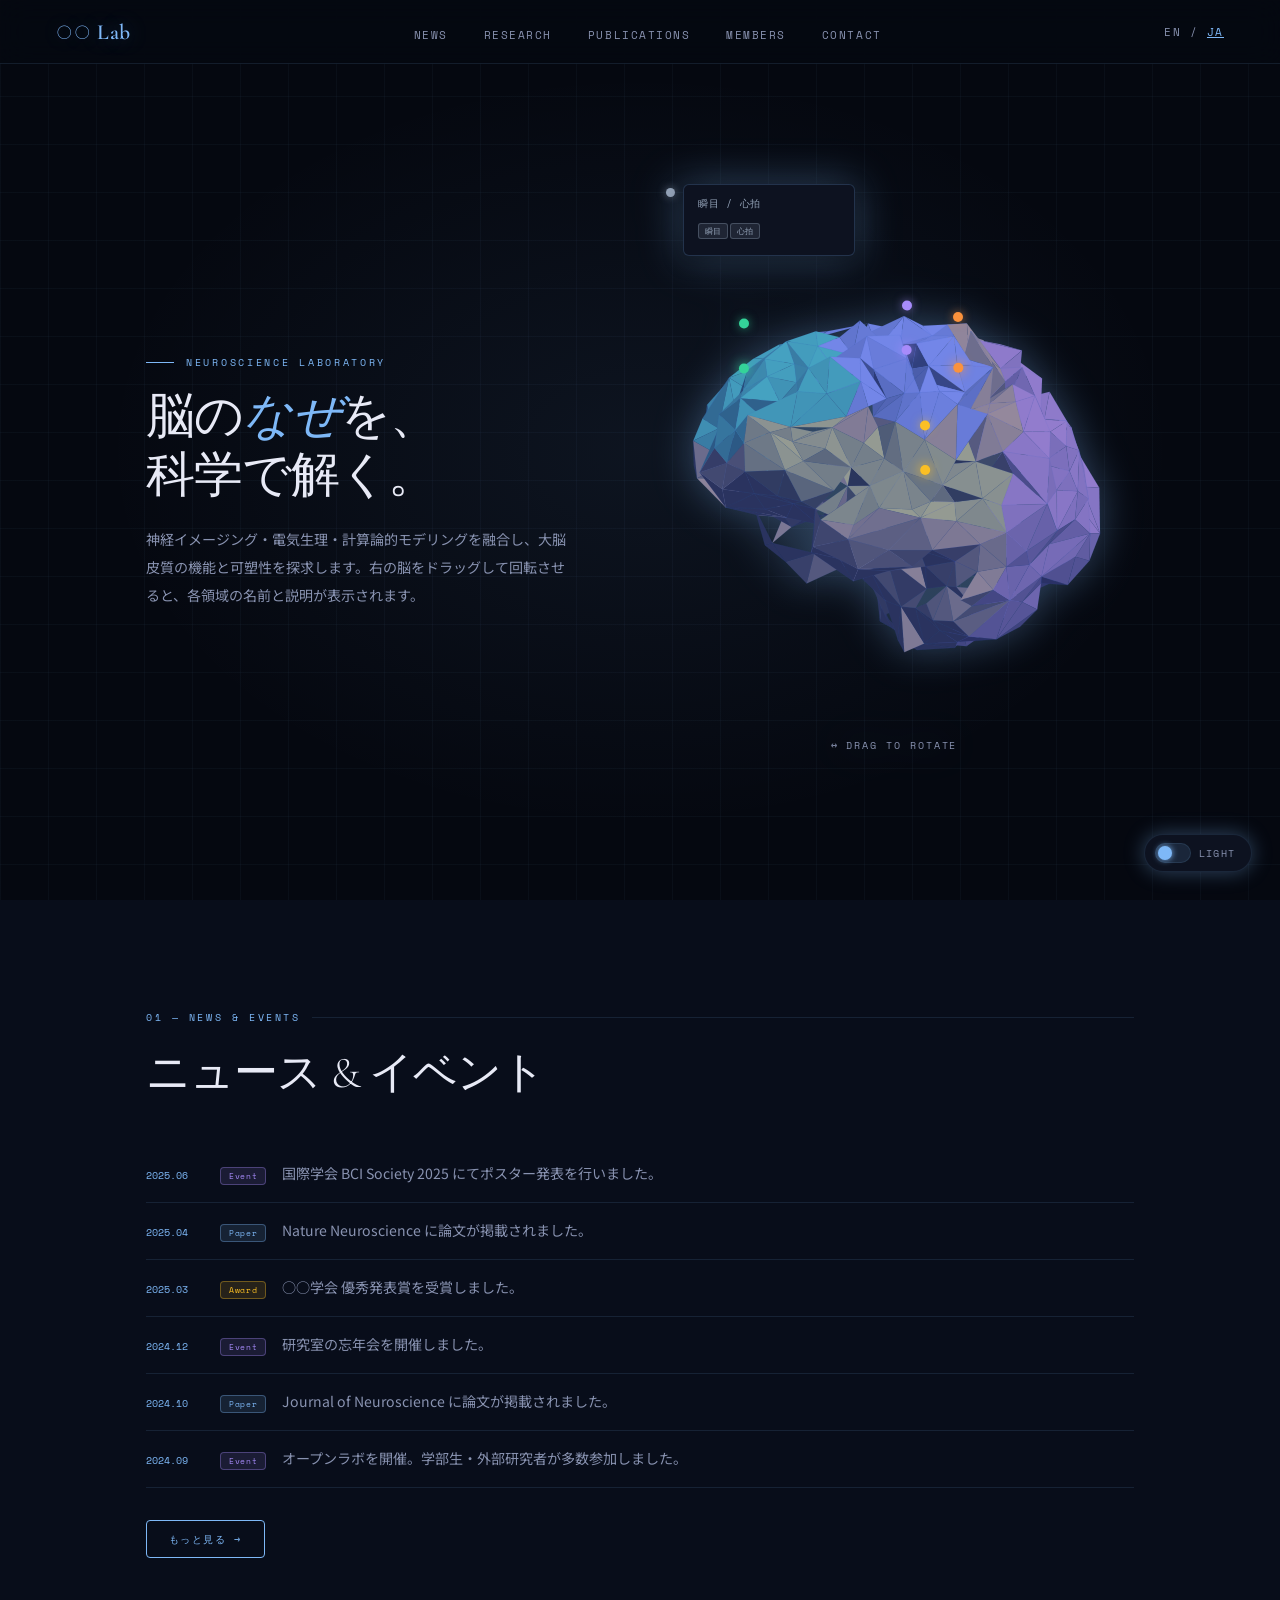
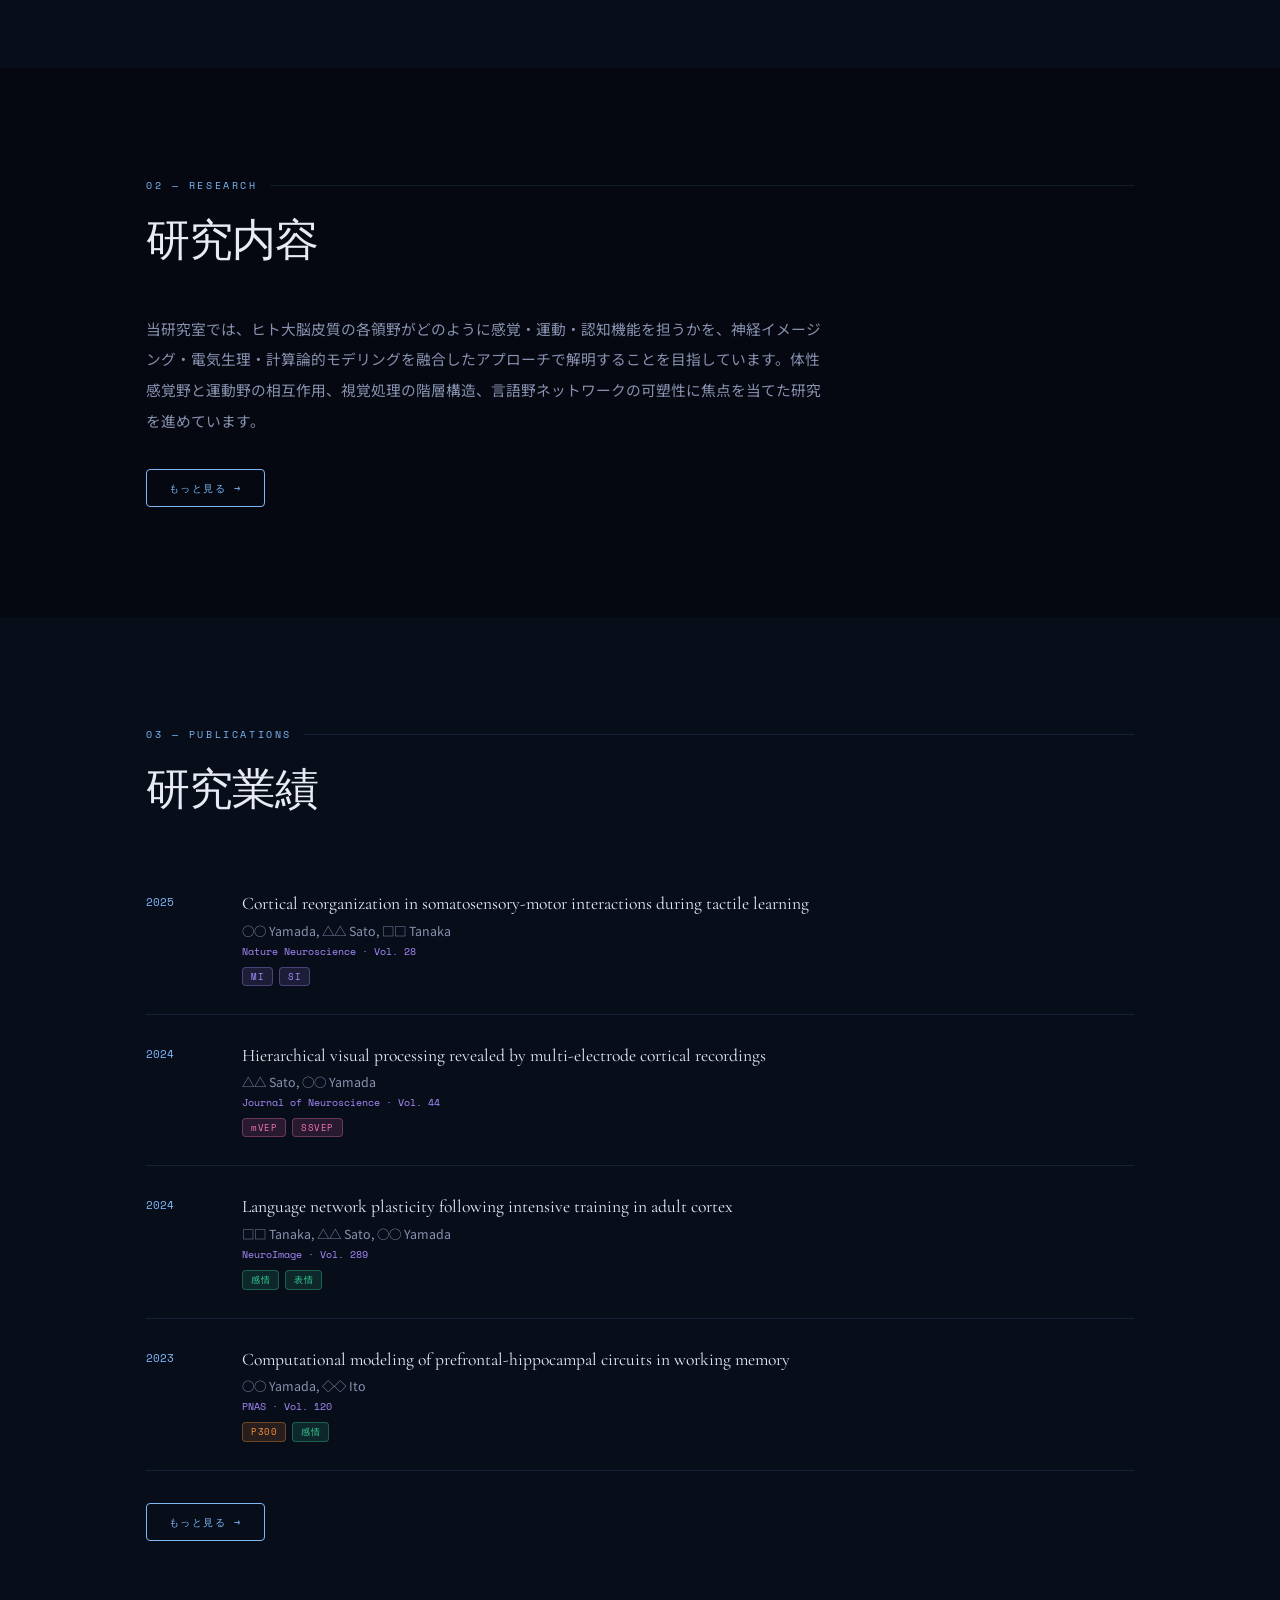
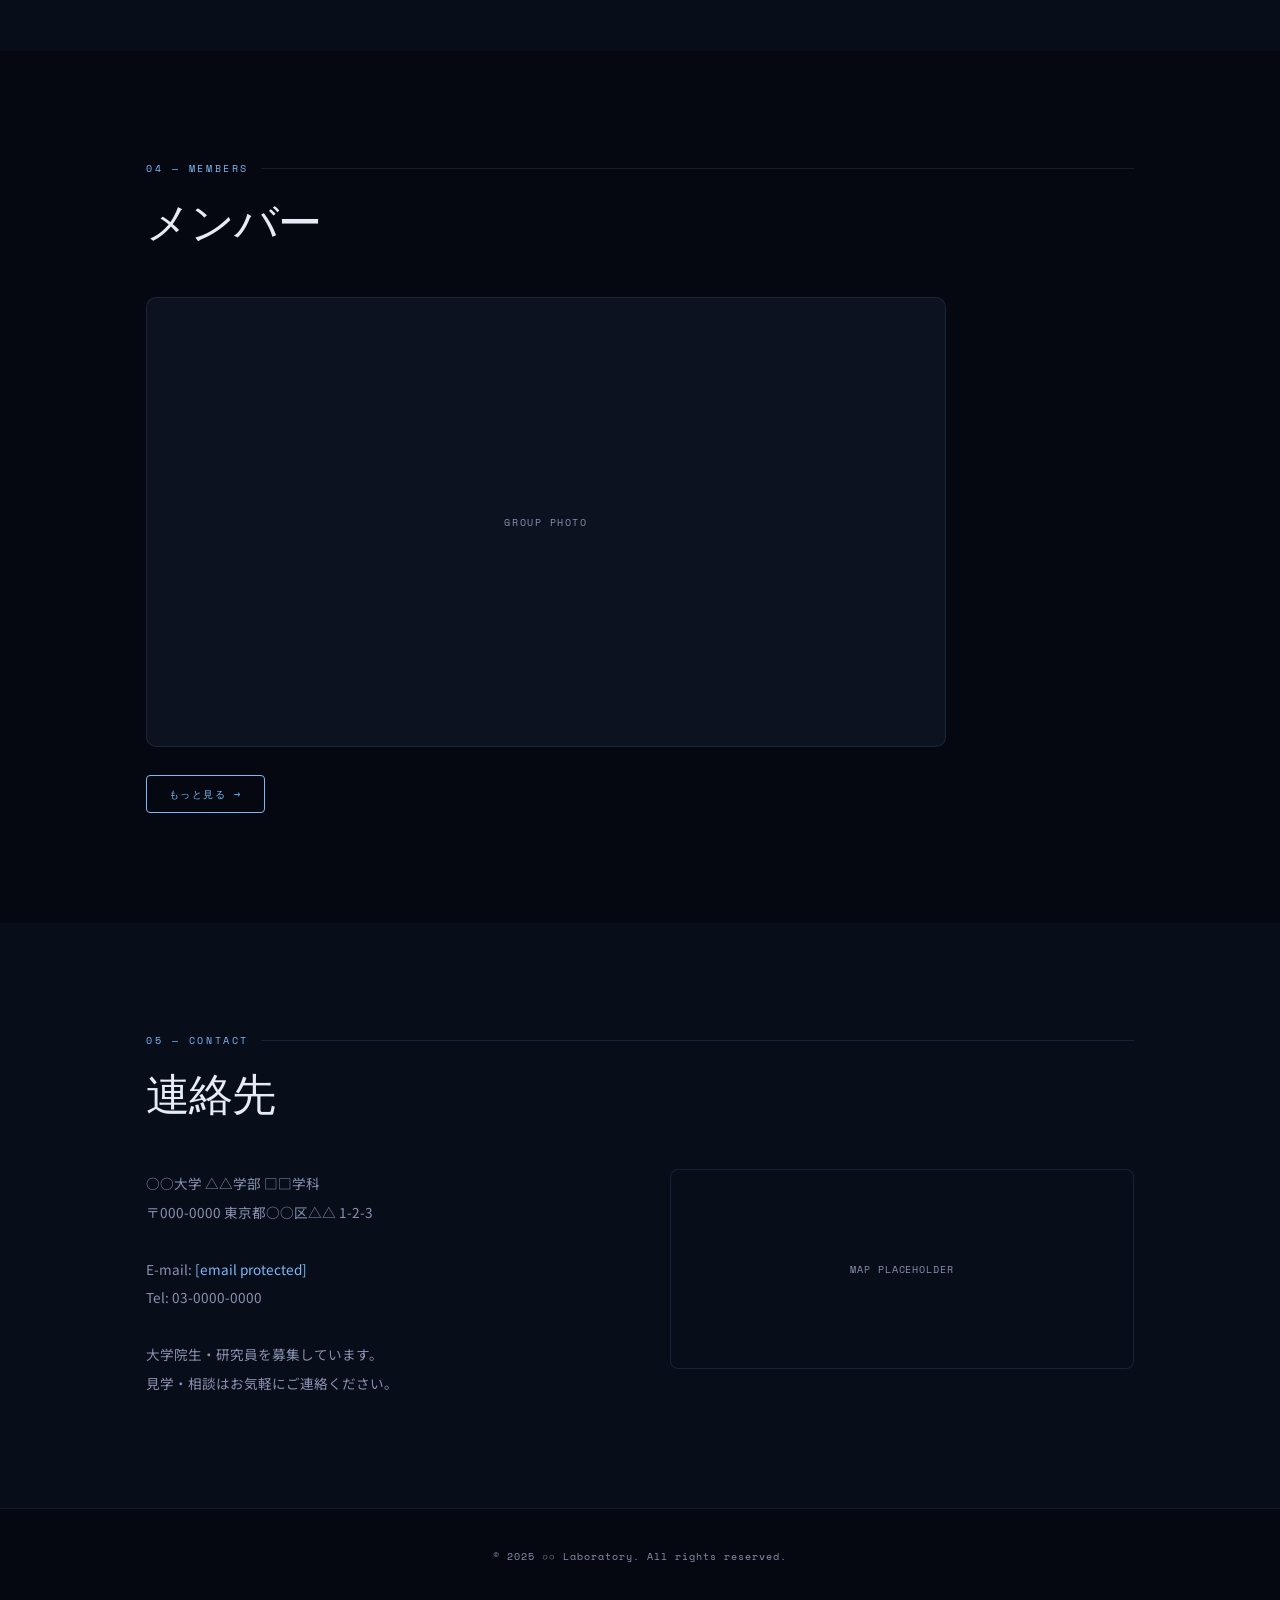
==== commit fee5c296: "Create index.html" ====
--- a/index.html
+++ b/index.html
@@ -1180,4 +1180,4 @@
 
 </script>
 </body>
-</html>+</html>
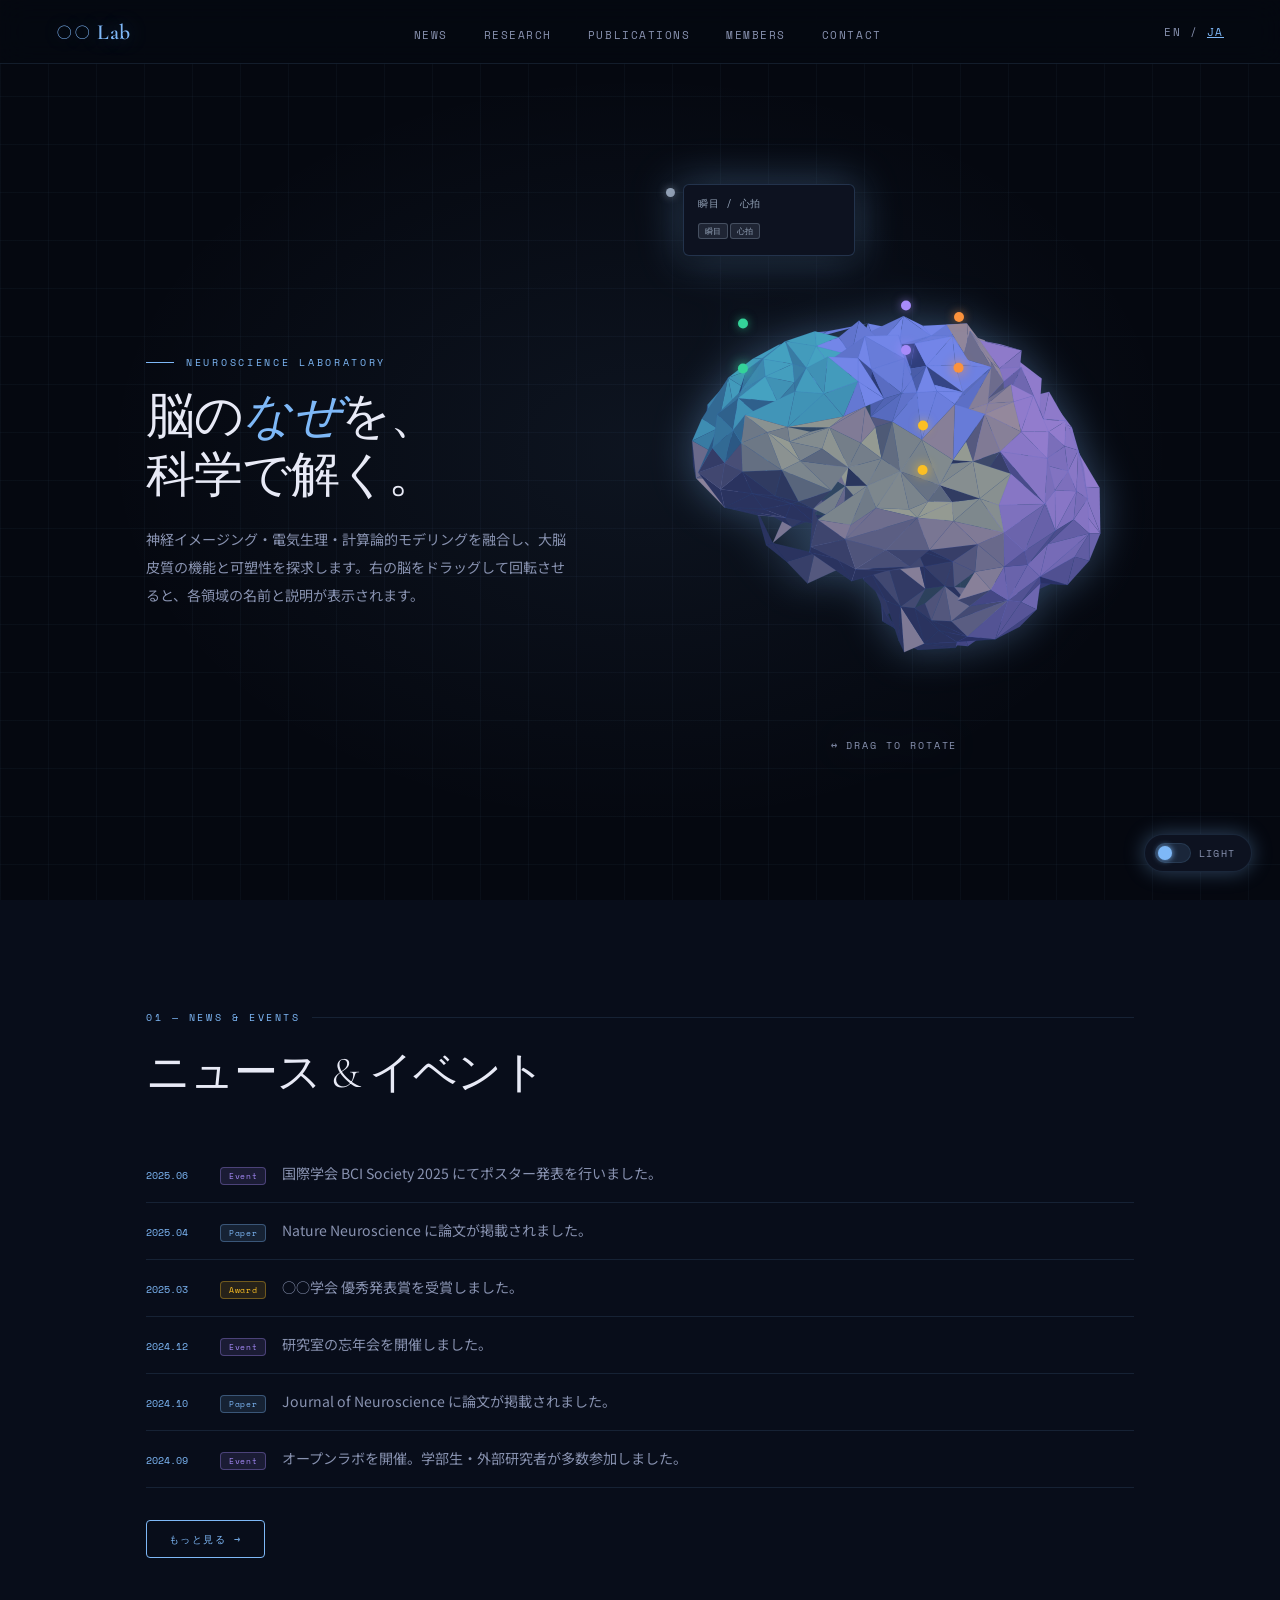
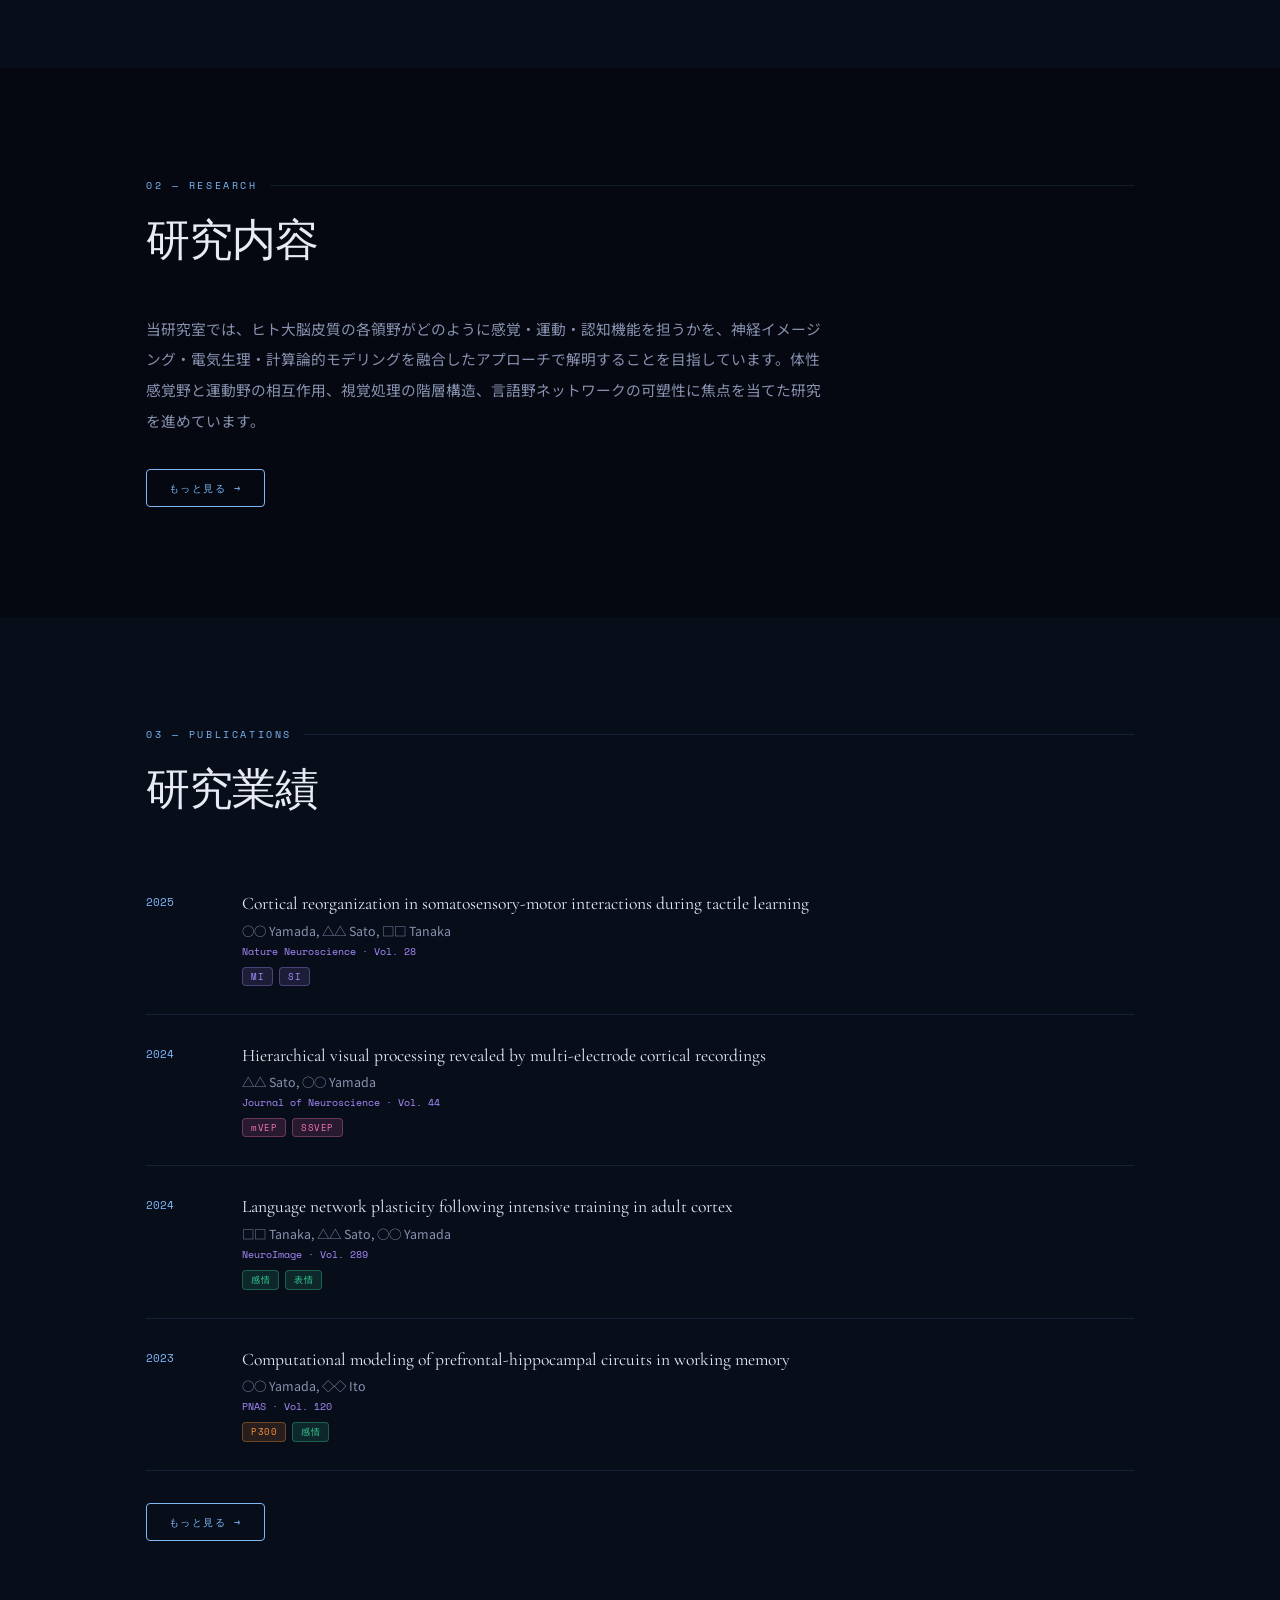
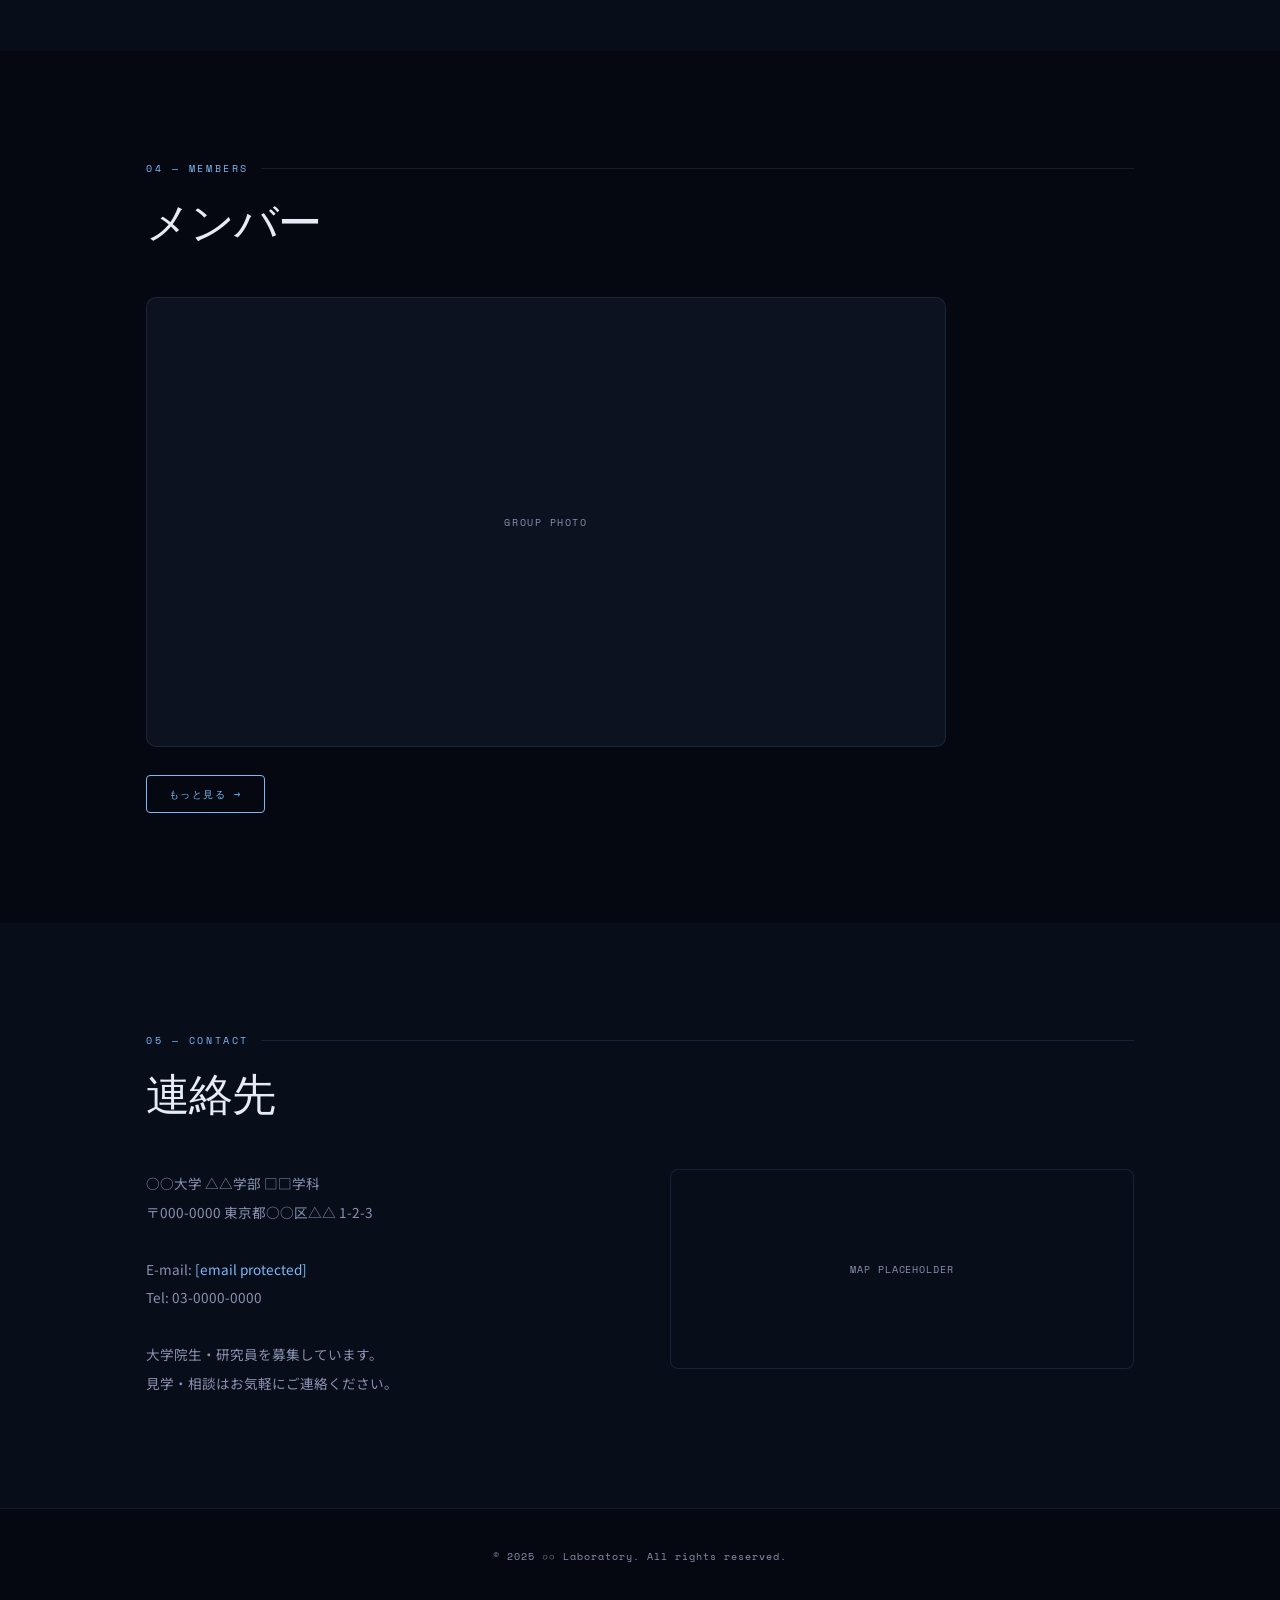
==== commit a3c16bdb: "Add files via upload" ====
--- a/index.html
+++ b/index.html
@@ -632,7 +632,7 @@
         <span class="news-text">オープンラボを開催。学部生・外部研究者が多数参加しました。</span>
       </li>
     </ul>
-    <a href="news/index.html" class="more-btn">もっと見る</a>
+    <a href="/labsite/news/" class="more-btn">もっと見る</a>
   </div>
 </div>
 
@@ -642,7 +642,7 @@
     <p class="section-label">02 — Research</p>
     <h2 class="section-h2" data-i18n="research-h2">研究内容</h2>
     <p data-i18n="research-p" style="font-size:0.92rem;line-height:2.1;color:var(--text-dim);max-width:680px;transition:color 0.4s;">当研究室では、ヒト大脳皮質の各領野がどのように感覚・運動・認知機能を担うかを、神経イメージング・電気生理・計算論的モデリングを融合したアプローチで解明することを目指しています。体性感覚野と運動野の相互作用、視覚処理の階層構造、言語野ネットワークの可塑性に焦点を当てた研究を進めています。</p>
-    <a href="research/index.html" class="more-btn">もっと見る</a>
+    <a href="/labsite/research/" class="more-btn">もっと見る</a>
   </div>
 </div>
 
@@ -701,7 +701,7 @@
         </div>
       </li>
     </ul>
-    <a href="publications/index.html" class="more-btn">もっと見る</a>
+    <a href="/labsite/publications/" class="more-btn">もっと見る</a>
   </div>
 </div>
 
@@ -715,7 +715,7 @@
       <!-- <img src="members/photos/group.jpg" alt="Lab Group Photo" style="width:100%;height:100%;object-fit:cover;display:block;"> -->
       <p style="font-family:var(--font-mono);font-size:0.65rem;letter-spacing:0.15em;color:var(--text-dim);">GROUP PHOTO</p>
     </div>
-    <a href="members/index.html" class="more-btn" style="margin-top:28px;">もっと見る</a>
+    <a href="/labsite/members/" class="more-btn" style="margin-top:28px;">もっと見る</a>
   </div>
 </div>
 
@@ -1180,4 +1180,4 @@
 
 </script>
 </body>
-</html>
+</html>
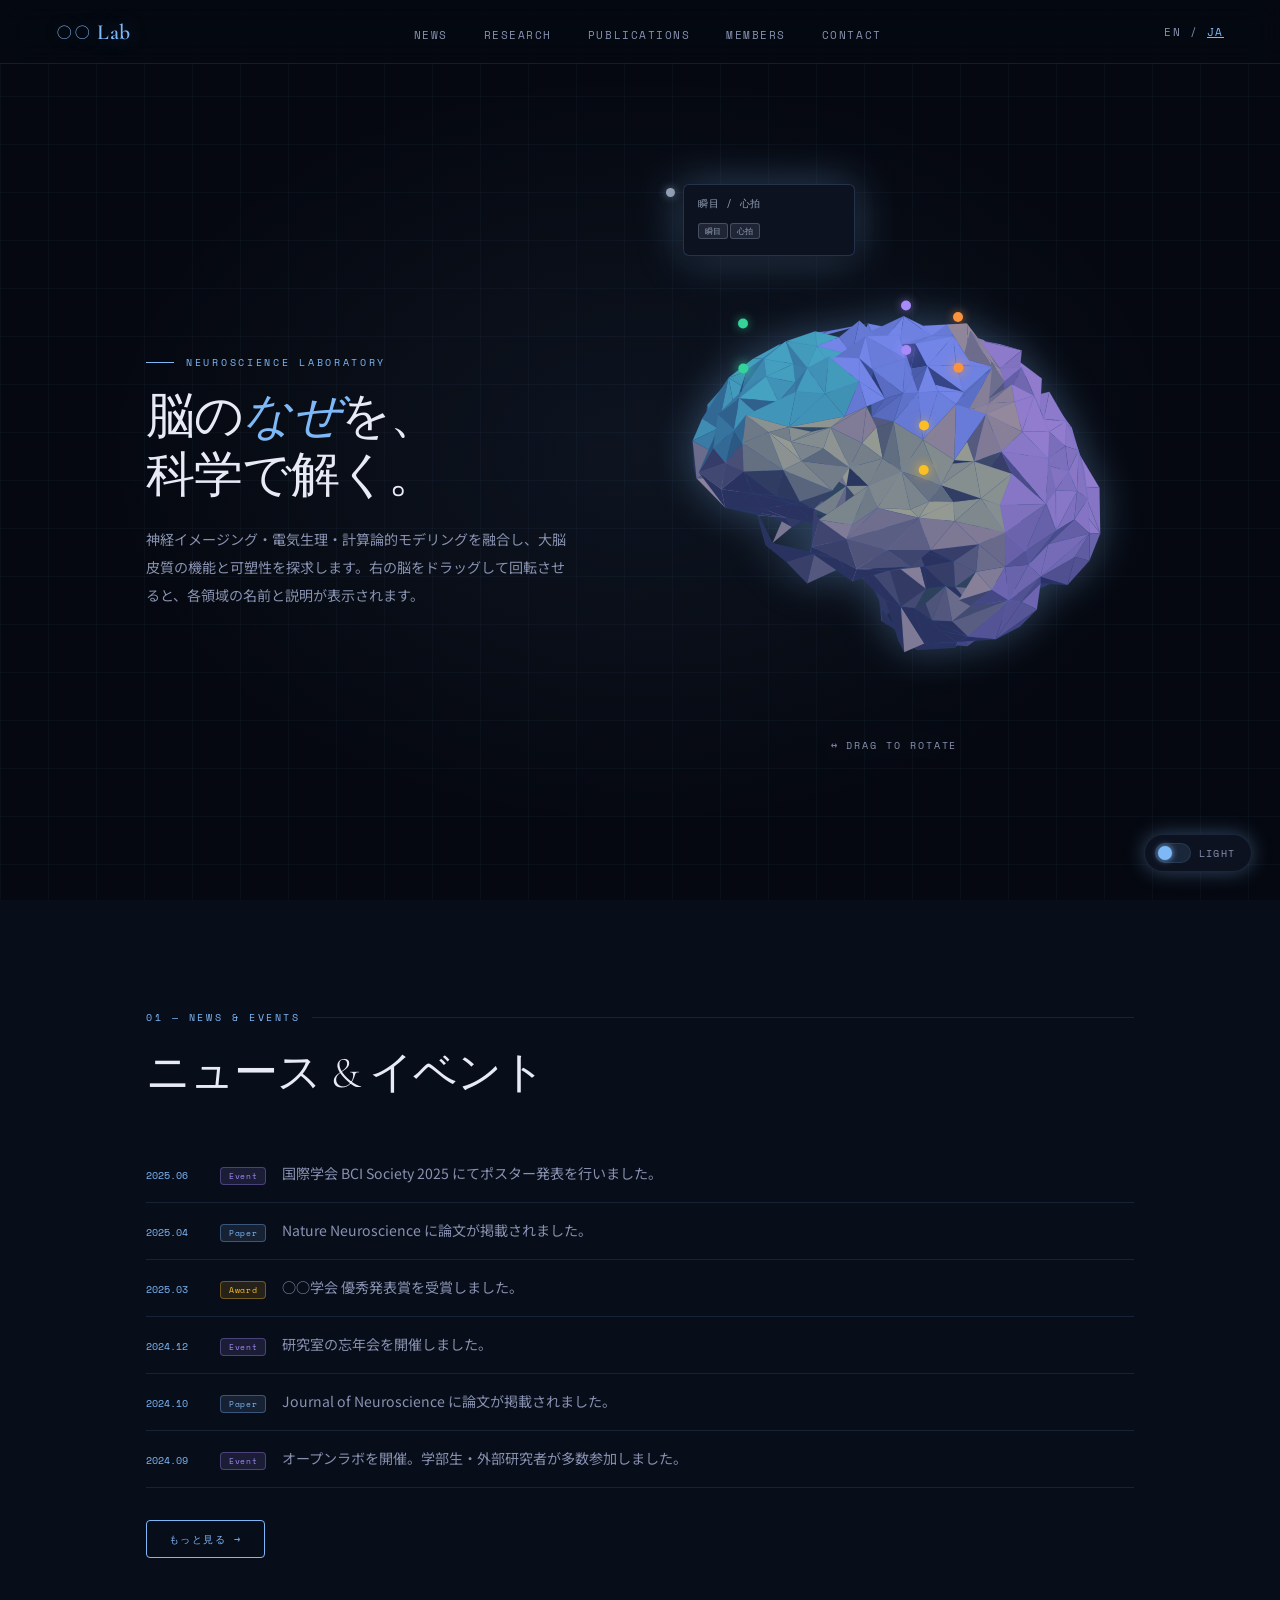
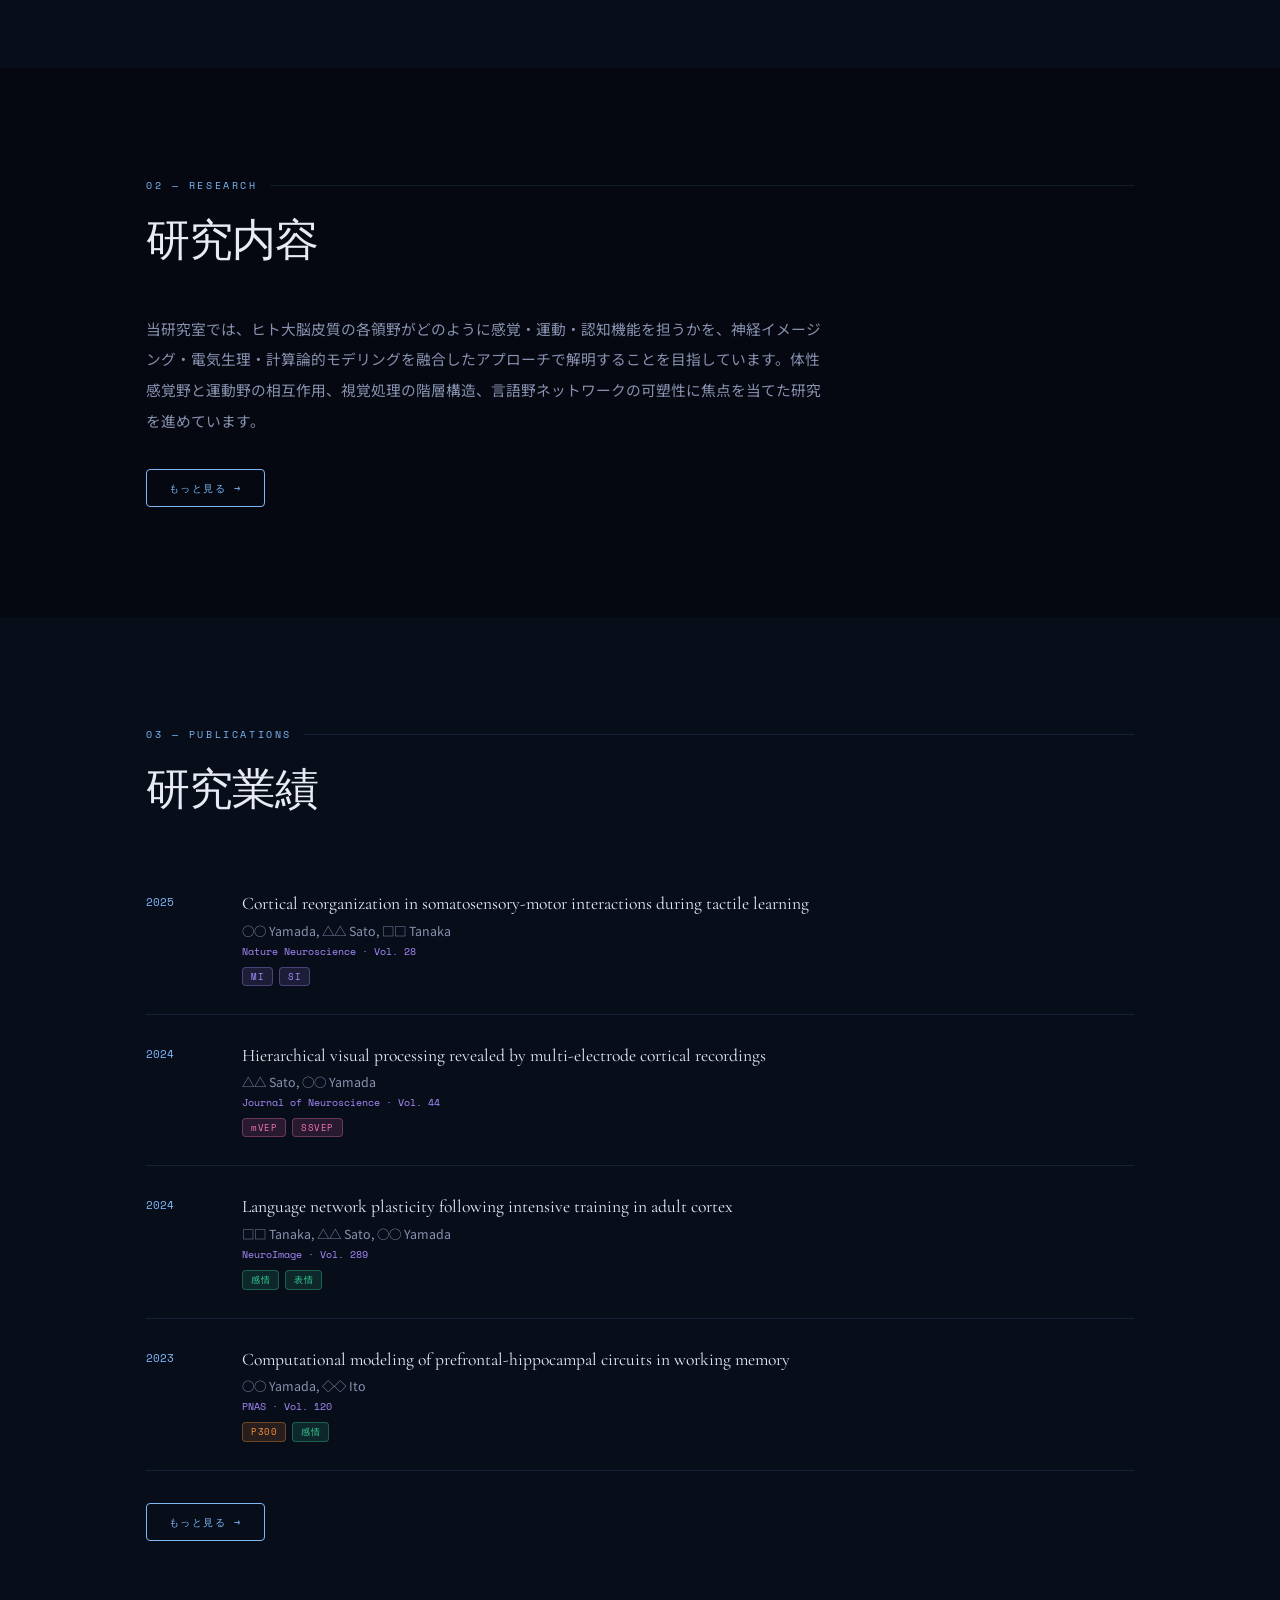
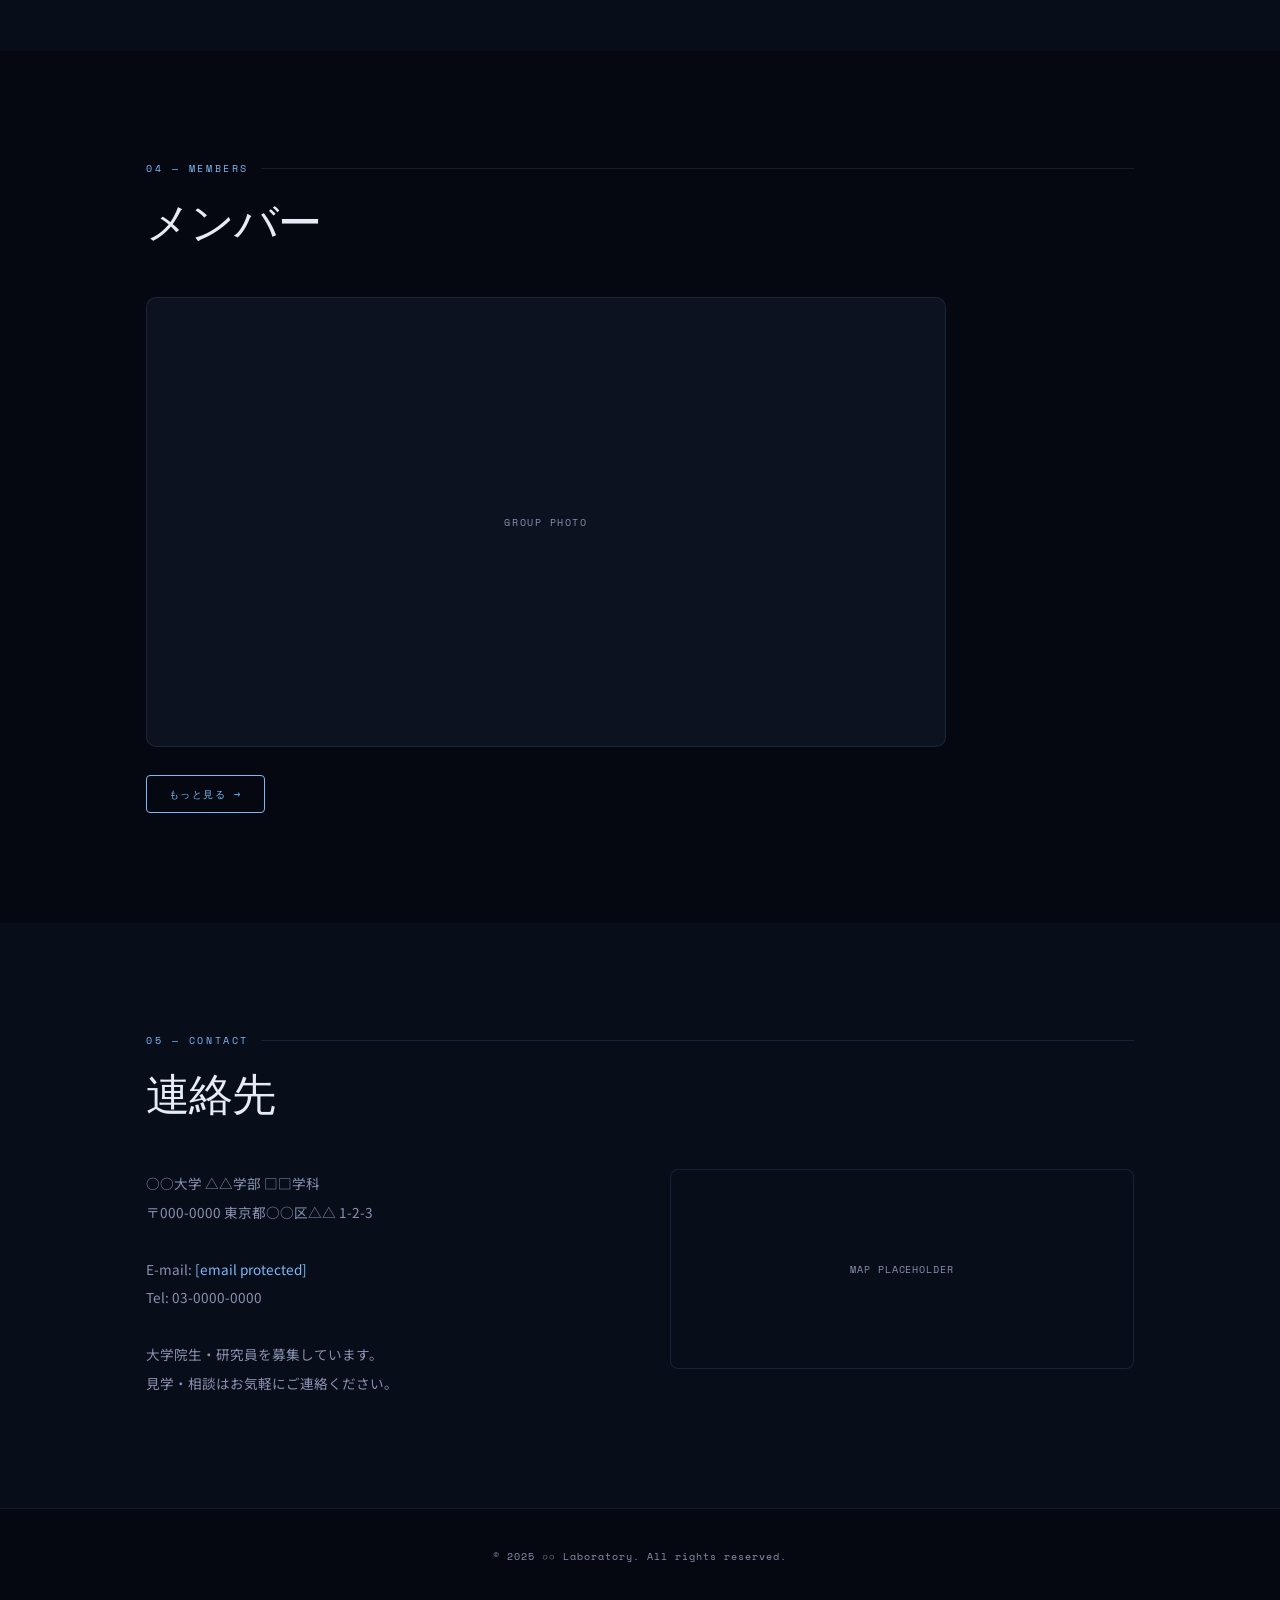
==== commit 3a545d6c: "Update index.html" ====
--- a/index.html
+++ b/index.html
@@ -7,7 +7,7 @@
 <link href="https://fonts.googleapis.com/css2?family=Cormorant+Garamond:wght@300;400;600&family=Lora:ital,wght@0,400;0,500;1,400&family=Space+Mono:wght@400;700&family=IBM+Plex+Mono:wght@400;500&family=Noto+Sans+JP:wght@300;400;500&display=swap" rel="stylesheet">
 <style>
 /* ═══════════════════════════════════════════════
-   THEME VARIABLES
+   テーマ色
 ═══════════════════════════════════════════════ */
 [data-theme="dark"] {
   --bg:          #050810;
@@ -74,7 +74,7 @@
 }
 
 /* ═══════════════════════════════════════════════
-   THEME SWITCHER
+   テーマ変えるやつ
 ═══════════════════════════════════════════════ */
 #lang-switch {
   display: flex;
@@ -146,7 +146,7 @@
 }
 
 /* ═══════════════════════════════════════════════
-   NAV
+   ナビゲーションバーの見た目と動作
 ═══════════════════════════════════════════════ */
 :root { --nav-h: 64px; }
 nav {
@@ -184,7 +184,7 @@
 .nav-links a:hover::after { width: 100%; }
 
 /* ═══════════════════════════════════════════════
-   HERO
+   HEROページ一番上のタイトル，ビジュアル
 ═══════════════════════════════════════════════ */
 #hero {
   width:100%; height:100vh; padding-top:var(--nav-h);
@@ -276,7 +276,7 @@
 .label-flash .label-dot { animation: labelFlash 2s ease; }
 
 /* ═══════════════════════════════════════════════
-   REGION LABELS
+   脳のモデルの各部位に重ねて表示するラベルのUI
 ═══════════════════════════════════════════════ */
 .region-label {
   position:absolute; transform:translate(-50%,-50%);
@@ -337,6 +337,30 @@
   transition: opacity 0.2s, color 0.4s;
 }
 .label-link:hover { opacity:0.7; }
+
+
+
+@media (max-width: 768px) {
+  .label-line {
+    height: 18px;
+    opacity: 0.35;
+  }
+
+  .label-card {
+    opacity: 1;
+    transform: translateY(0);
+    pointer-events: auto;
+    width: 150px;
+  }
+
+  .label-desc {
+    max-height: 120px;
+    opacity: 1;
+    margin-top: 8px;
+  }
+}
+   
+   
 
 /* ═══════════════════════════════════════════════
    SECTIONS
@@ -1180,4 +1204,4 @@
 
 </script>
 </body>
-</html>+</html>
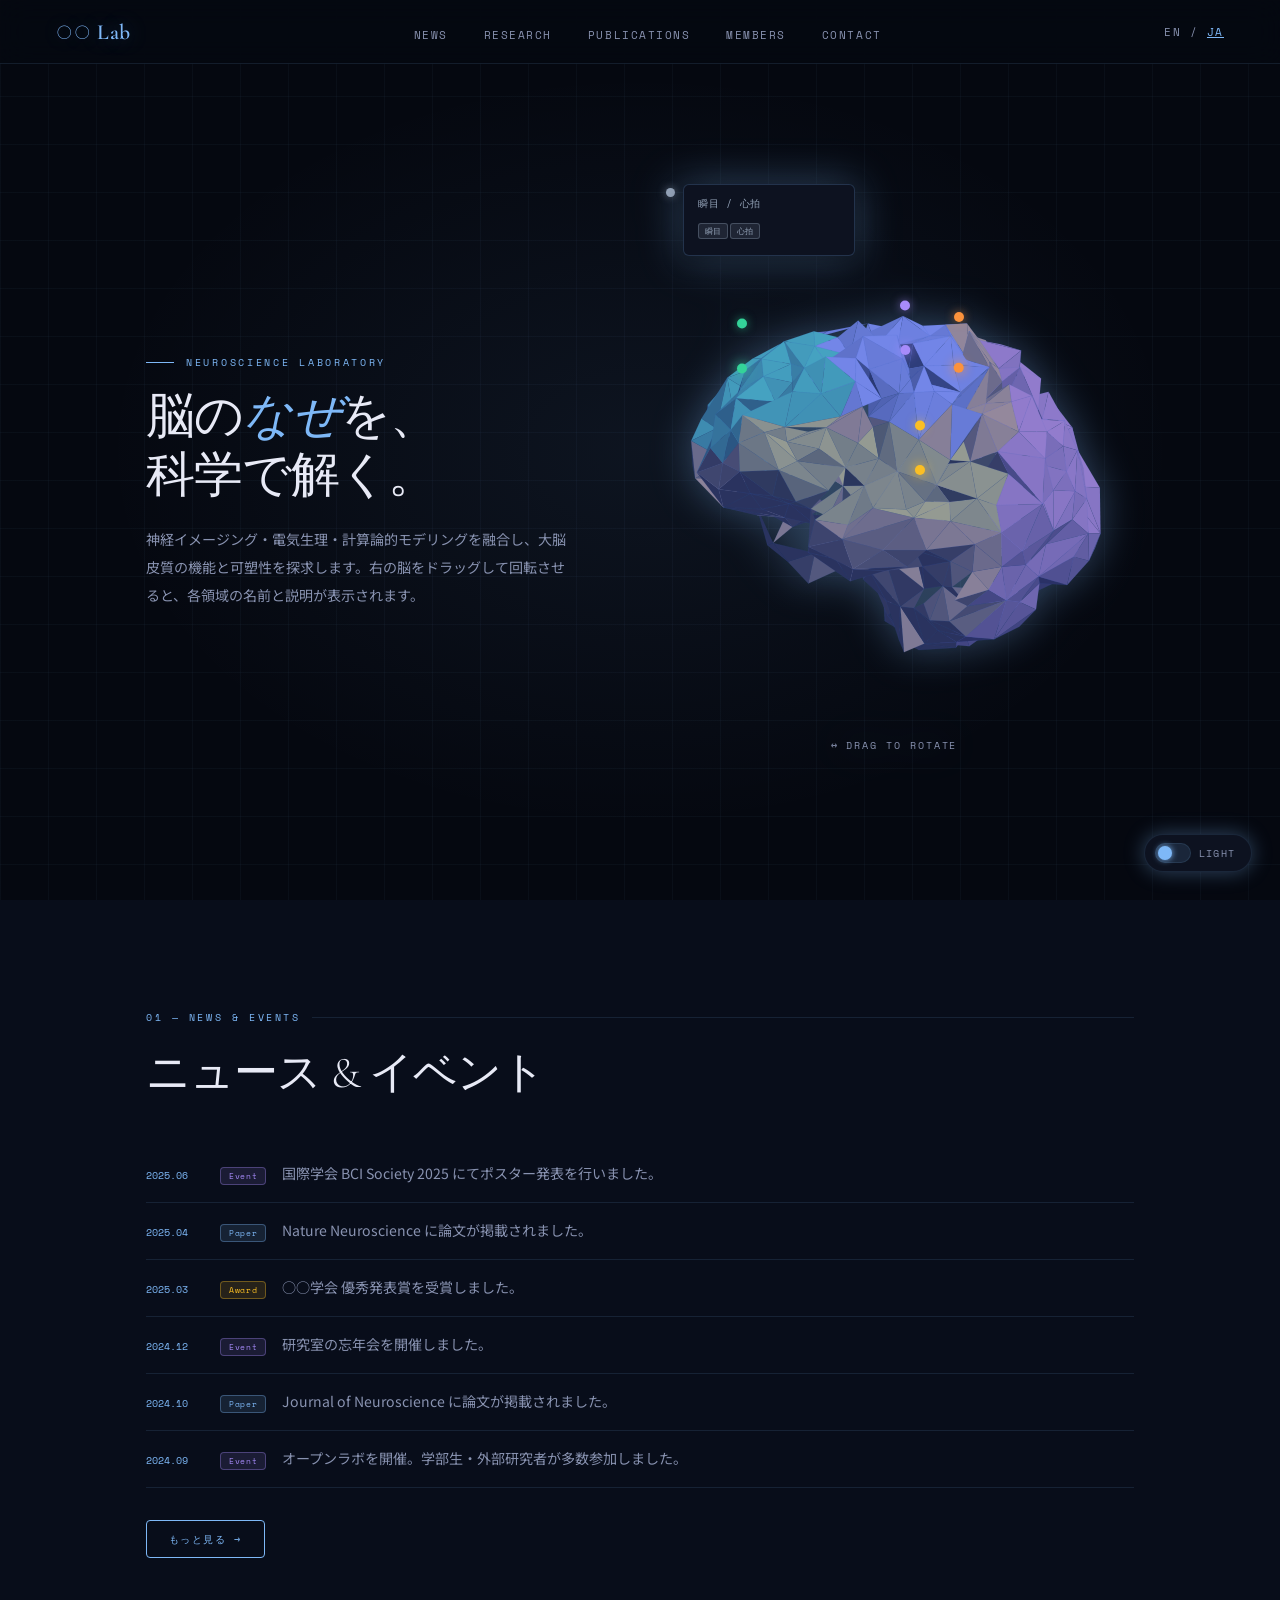
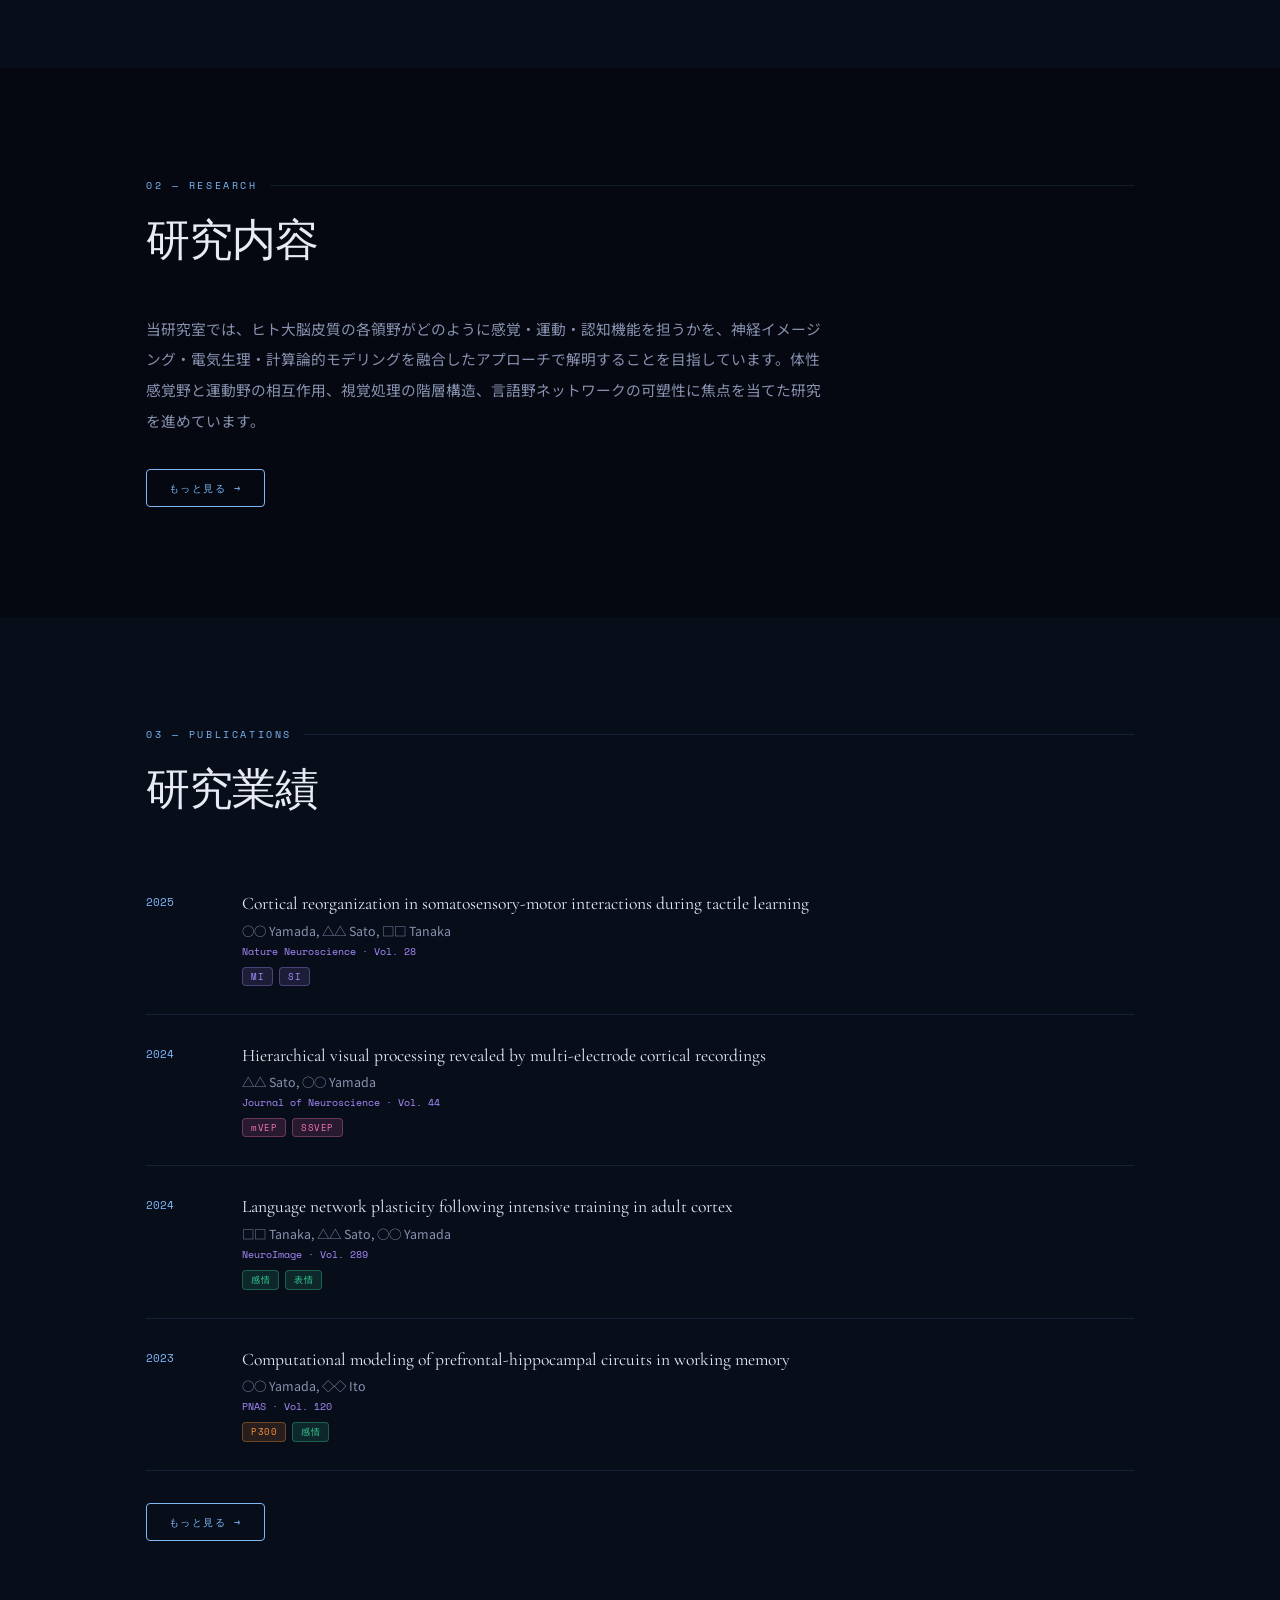
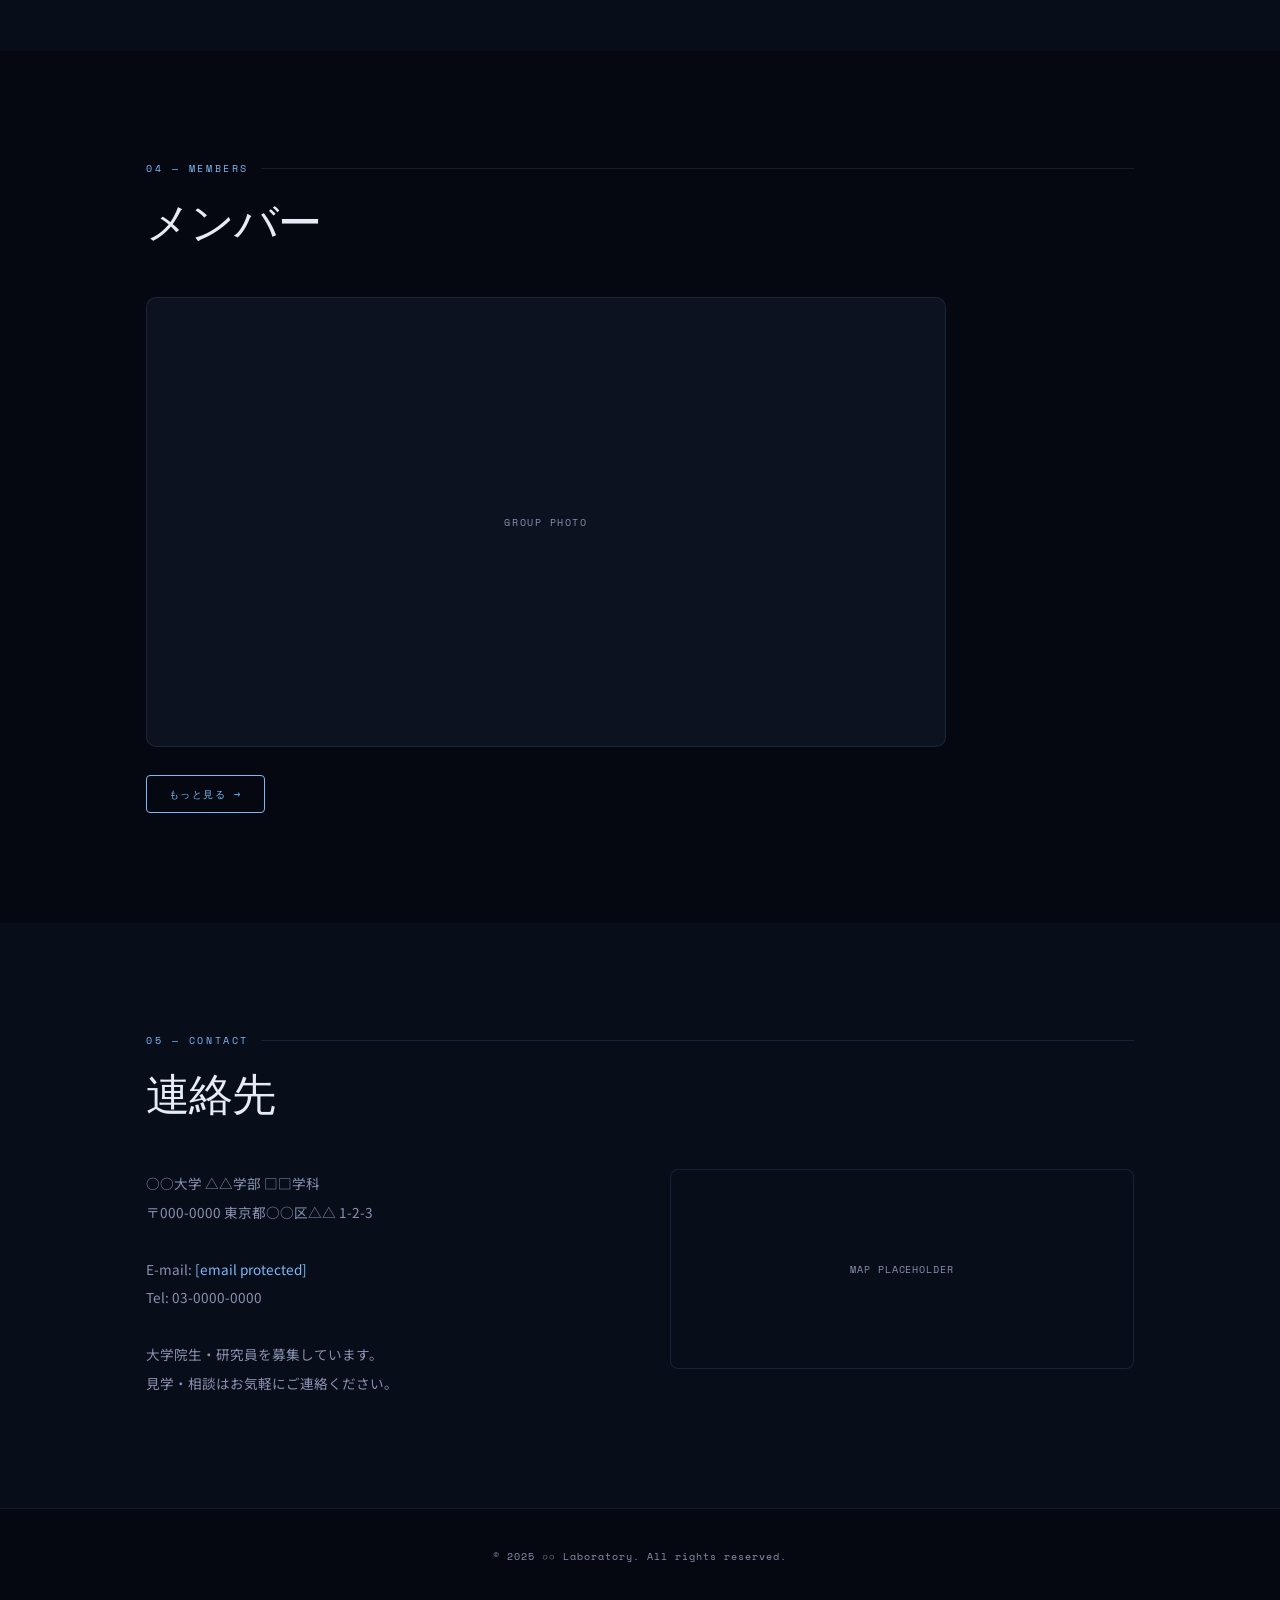
==== commit 73a52f14: "Remove mobile styles from index.html Removed media query styles for mobile responsiveness." ====
--- a/index.html
+++ b/index.html
@@ -338,28 +338,6 @@
 }
 .label-link:hover { opacity:0.7; }
 
-
-
-@media (max-width: 768px) {
-  .label-line {
-    height: 18px;
-    opacity: 0.35;
-  }
-
-  .label-card {
-    opacity: 1;
-    transform: translateY(0);
-    pointer-events: auto;
-    width: 150px;
-  }
-
-  .label-desc {
-    max-height: 120px;
-    opacity: 1;
-    margin-top: 8px;
-  }
-}
-   
    
 
 /* ═══════════════════════════════════════════════
